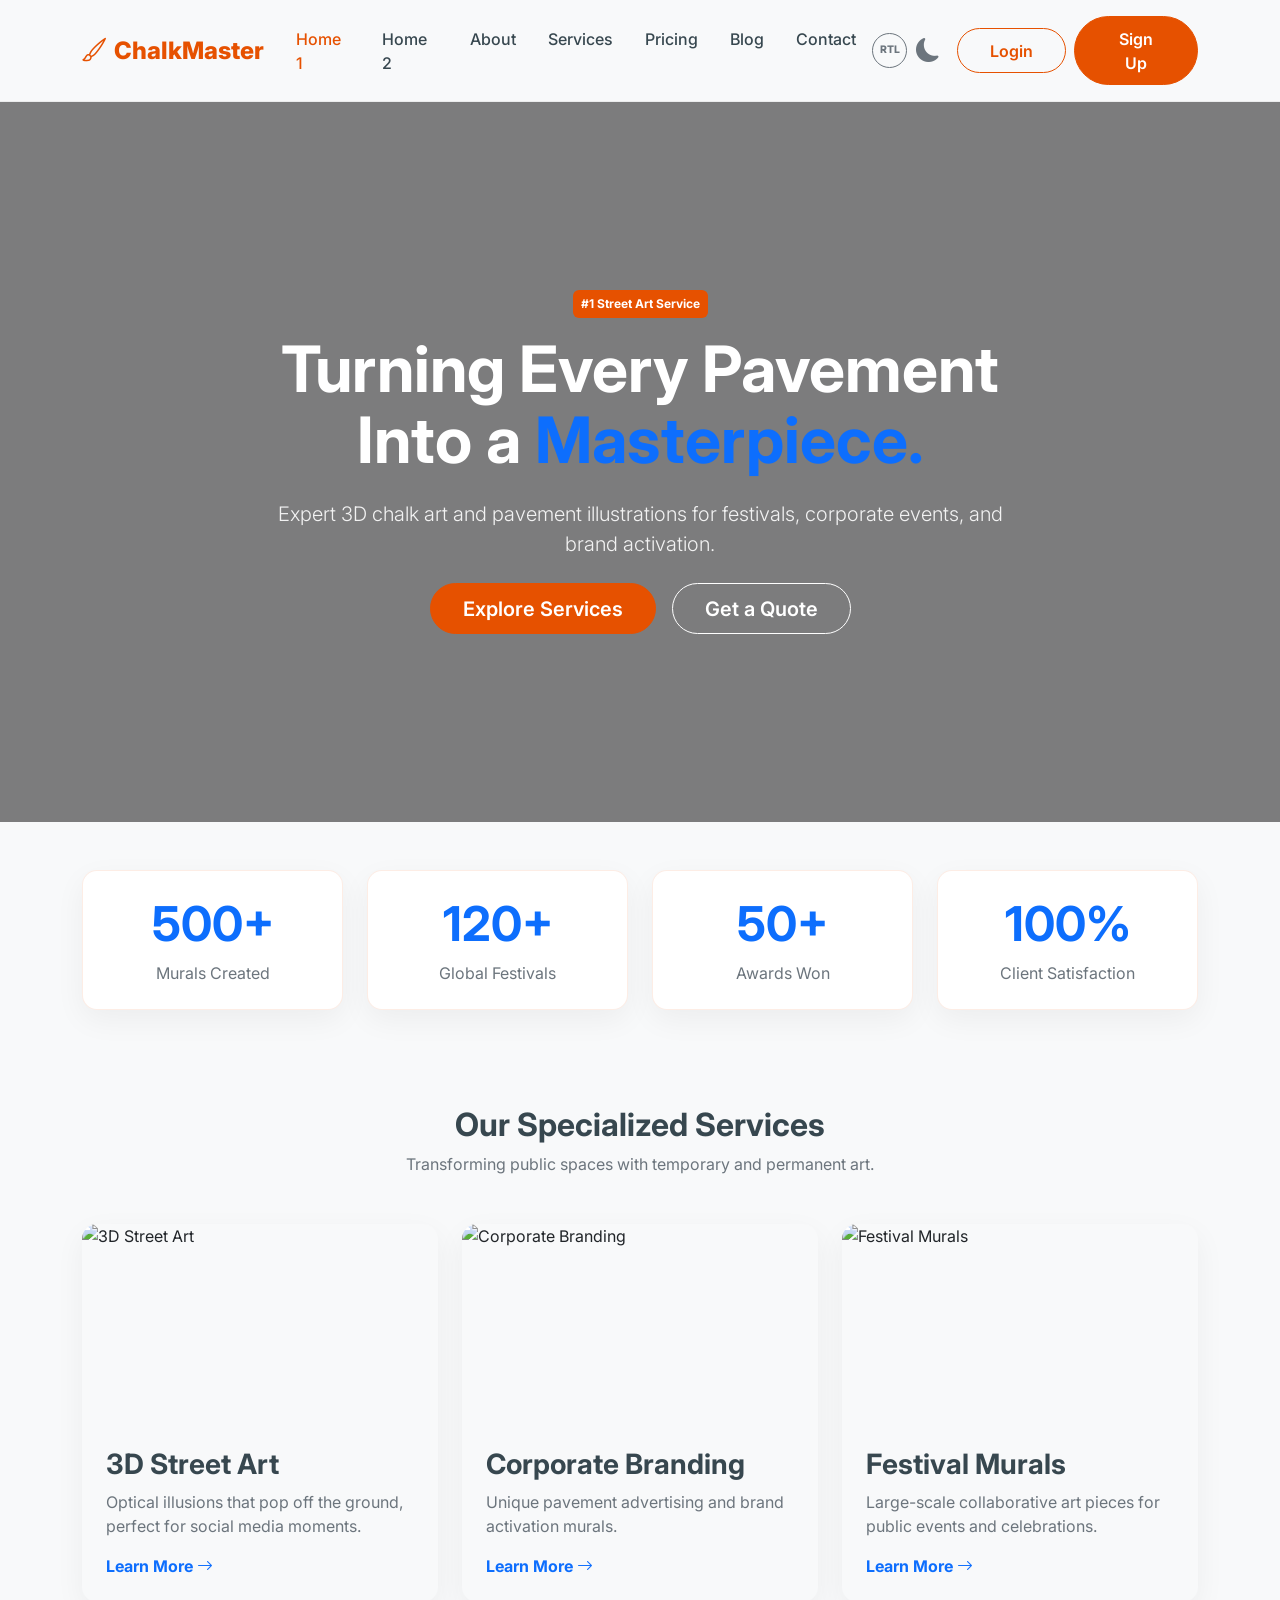
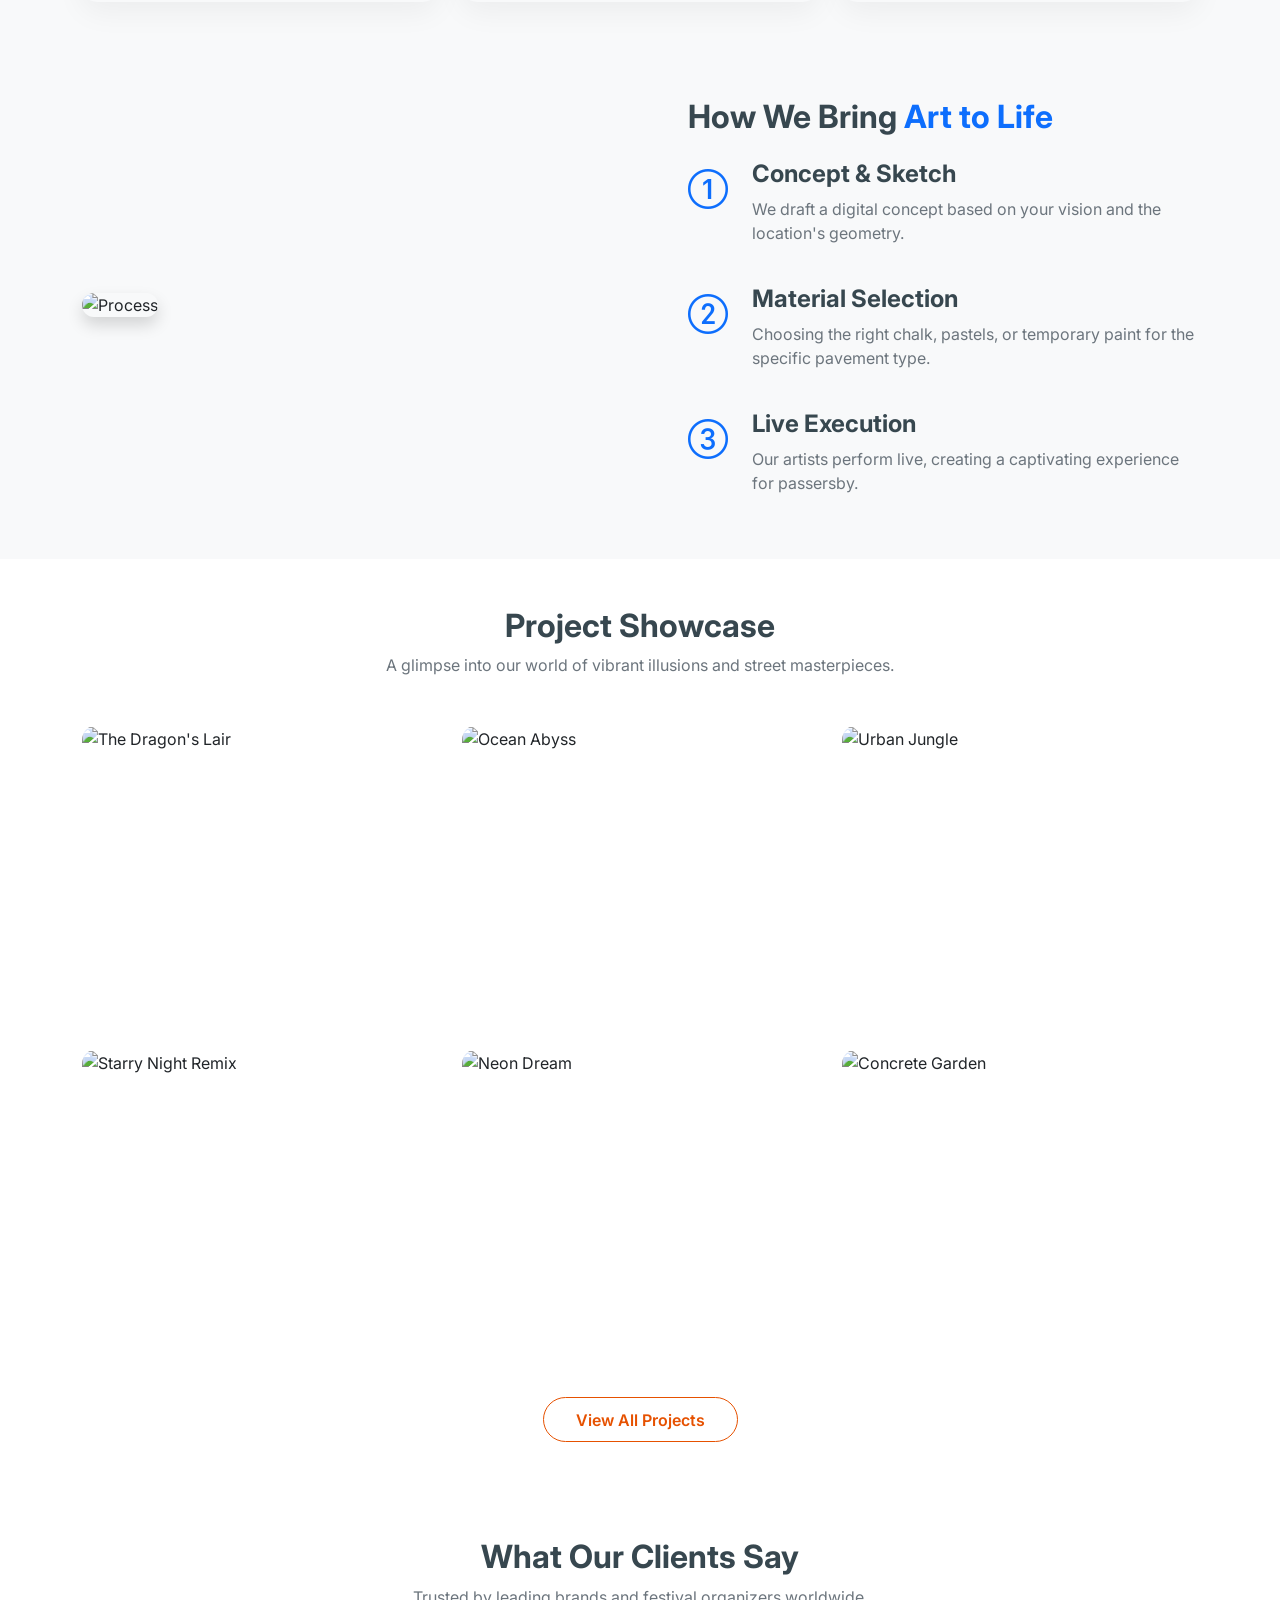
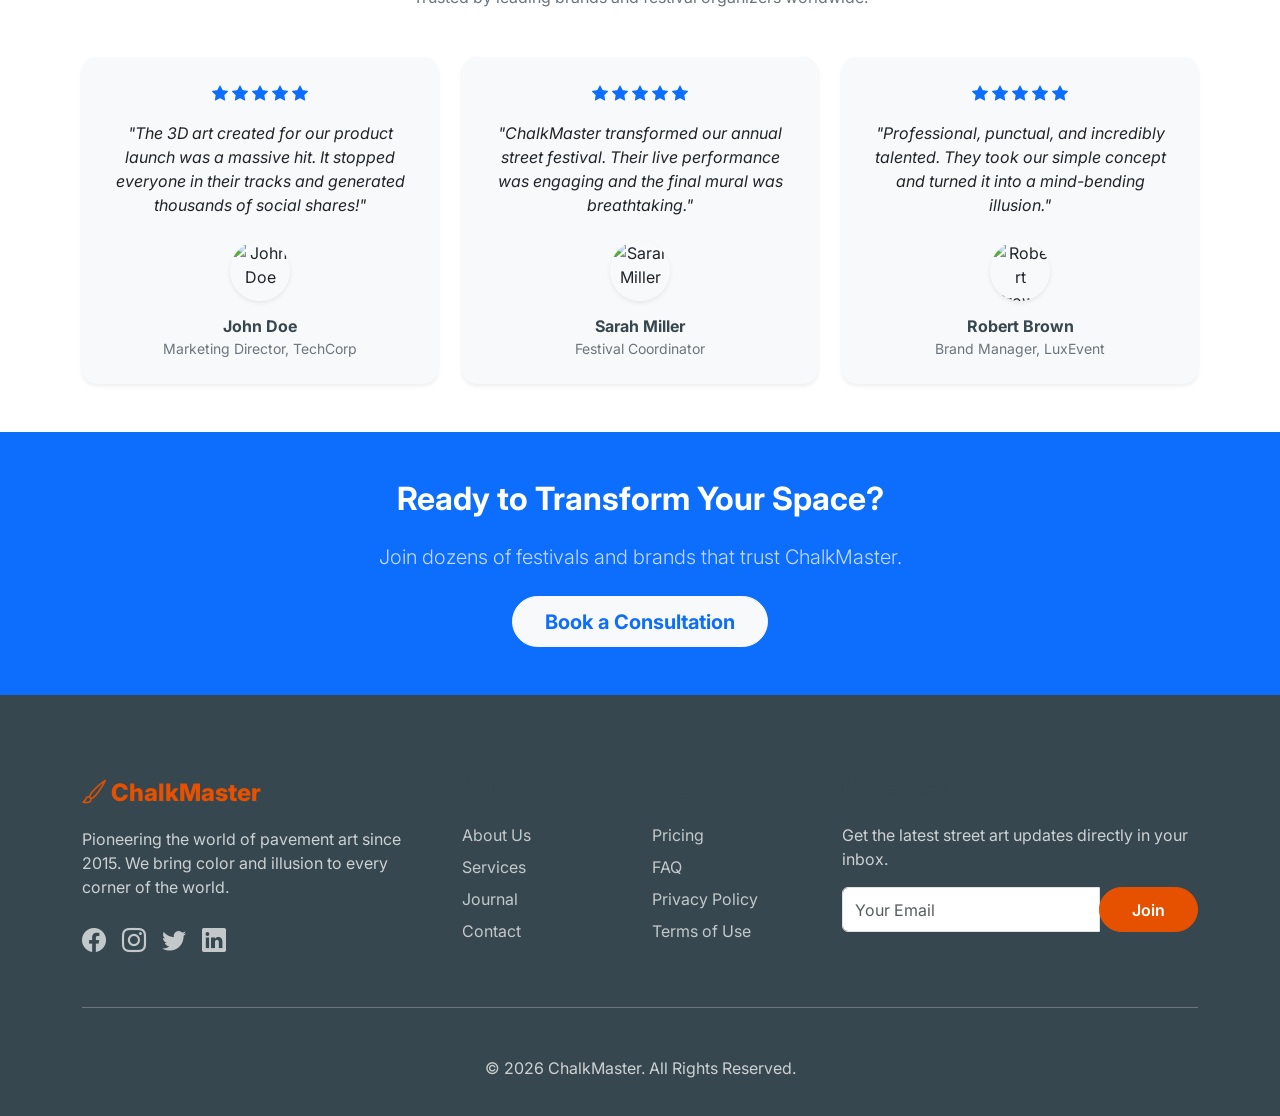
==== index.html @ 4bf0a14f "Initial commit of Chalk Art & Pavement Illustration Services website" ====
<!DOCTYPE html>
<html lang="en" dir="ltr">
<head>
    <meta charset="UTF-8">
    <meta name="viewport" content="width=device-width, initial-scale=1.0">
    <title>ChalkMaster | Professional Chalk Art & Pavement Illustration</title>
    <meta name="description" content="Professional 3D chalk art, pavement illustrations, and street murals for festivals, corporate events, and public spaces.">
    
    <!-- Bootstrap 5 CSS -->
    <link href="https://cdn.jsdelivr.net/npm/bootstrap@5.3.0/dist/css/bootstrap.min.css" rel="stylesheet">
    <!-- Bootstrap Icons -->
    <link rel="stylesheet" href="https://cdn.jsdelivr.net/npm/bootstrap-icons@1.11.0/font/bootstrap-icons.css">
    <!-- Google Fonts -->
    <link href="https://fonts.googleapis.com/css2?family=Inter:wght@400;500;700;800&display=swap" rel="stylesheet">
    <!-- Custom CSS -->
    <link rel="stylesheet" href="assets/css/style.css">
</head>
<body>

    <!-- Header -->
    <nav class="navbar navbar-expand-lg sticky-top">
        <div class="container">
            <a class="navbar-brand" href="index.html">
                <i class="bi bi-brush"></i> ChalkMaster
            </a>
            
            <div class="d-flex align-items-center order-lg-last gap-2">
                <button id="rtlToggle" class="btn btn-outline-secondary p-0 d-flex align-items-center justify-content-center" title="Toggle RTL" style="width: 35px; height: 35px; border-radius: 50%; font-weight: 800; font-size: 0.65rem; line-height: 1;">
                    RTL
                </button>
                <button id="themeToggle" class="btn btn-link text-secondary p-0 me-2 fs-4" title="Toggle Theme">
                    <i class="bi bi-moon-fill"></i>
                </button>
                <a href="login.html" class="btn btn-outline-primary d-none d-md-inline-block">Login</a>
                <a href="register.html" class="btn btn-primary d-none d-md-inline-block">Sign Up</a>
                <button class="navbar-toggler" type="button" data-bs-toggle="offcanvas" data-bs-target="#mobileMenu">
                    <span class="navbar-toggler-icon"></span>
                </button>
            </div>

            <div class="collapse navbar-collapse" id="navbarNav">
                <ul class="navbar-nav mx-auto">
                    <li class="nav-item"><a class="nav-link active" href="index.html">Home 1</a></li>
                    <li class="nav-item"><a class="nav-link" href="home-2.html">Home 2</a></li>
                    <li class="nav-item"><a class="nav-link" href="about.html">About</a></li>
                    <li class="nav-item"><a class="nav-link" href="services.html">Services</a></li>
                    <li class="nav-item"><a class="nav-link" href="pricing.html">Pricing</a></li>
                    <li class="nav-item"><a class="nav-link" href="blog.html">Blog</a></li>
                    <li class="nav-item"><a class="nav-link" href="contact.html">Contact</a></li>
                </ul>
            </div>
        </div>
    </nav>

    <!-- Mobile Menu Offcanvas -->
    <div class="offcanvas offcanvas-start" id="mobileMenu">
        <div class="offcanvas-header border-bottom">
            <a class="navbar-brand" href="index.html">
                <i class="bi bi-brush"></i> ChalkMaster
            </a>
            <button type="button" class="btn-close" data-bs-dismiss="offcanvas"></button>
        </div>
        <div class="offcanvas-body">
            <ul class="navbar-nav gap-2">
                <li class="nav-item"><a class="nav-link active" href="index.html">Home 1</a></li>
                <li class="nav-item"><a class="nav-link" href="home-2.html">Home 2</a></li>
                <li class="nav-item"><a class="nav-link" href="about.html">About</a></li>
                <li class="nav-item"><a class="nav-link" href="services.html">Services</a></li>
                <li class="nav-item"><a class="nav-link" href="pricing.html">Pricing</a></li>
                <li class="nav-item"><a class="nav-link" href="blog.html">Blog</a></li>
                <li class="nav-item"><a class="nav-link" href="contact.html">Contact</a></li>
                <li class="nav-item mt-3">
                    <a href="login.html" class="btn btn-outline-primary w-100 mb-2">Login</a>
                    <a href="register.html" class="btn btn-primary w-100">Sign Up</a>
                </li>
            </ul>
        </div>
    </div>

    <!-- Main Content -->
    <main>
        <!-- Hero Section -->
        <section class="hero-section">
            <div class="container">
                <div class="row justify-content-center text-center">
                    <div class="col-lg-8">
                        <span class="badge bg-primary-subtle text-primary mb-3 p-2">#1 Street Art Service</span>
                        <h1 class="hero-title">Turning Every Pavement Into a <span class="text-primary">Masterpiece.</span></h1>
                        <p class="lead mb-4 text-secondary">Expert 3D chalk art and pavement illustrations for festivals, corporate events, and brand activation.</p>
                        <div class="d-flex gap-3 justify-content-center">
                            <a href="services.html" class="btn btn-primary btn-lg">Explore Services</a>
                            <a href="contact.html" class="btn btn-outline-primary btn-lg">Get a Quote</a>
                        </div>
                    </div>
                </div>
            </div>
        </section>

        <!-- Stats Section -->
        <section class="py-5 bg-light">
            <div class="container">
                <div class="row text-center g-4">
                    <div class="col-md-3">
                        <div class="card stat-card h-100 p-4 border-1">
                            <h2 class="display-5 fw-bold text-primary">500+</h2>
                            <p class="text-secondary mb-0">Murals Created</p>
                        </div>
                    </div>
                    <div class="col-md-3">
                        <div class="card stat-card h-100 p-4 border-1">
                            <h2 class="display-5 fw-bold text-primary">120+</h2>
                            <p class="text-secondary mb-0">Global Festivals</p>
                        </div>
                    </div>
                    <div class="col-md-3">
                        <div class="card stat-card h-100 p-4 border-1">
                            <h2 class="display-5 fw-bold text-primary">50+</h2>
                            <p class="text-secondary mb-0">Awards Won</p>
                        </div>
                    </div>
                    <div class="col-md-3">
                        <div class="card stat-card h-100 p-4 border-1">
                            <h2 class="display-5 fw-bold text-primary">100%</h2>
                            <p class="text-secondary mb-0">Client Satisfaction</p>
                        </div>
                    </div>
                </div>
            </div>
        </section>

        <!-- Featured Services -->
        <section class="py-5">
            <div class="container">
                <div class="text-center mb-5">
                    <h2 class="section-title">Our Specialized Services</h2>
                    <p class="text-secondary">Transforming public spaces with temporary and permanent art.</p>
                </div>
                <div class="row g-4">
                    <!-- Service 1 -->
                    <div class="col-md-4">
                        <div class="card h-100 overflow-hidden">
                            <img src="https://images.unsplash.com/photo-1544531585-9847b68c8c86?auto=format&fit=crop&q=80&w=800" alt="3D Street Art" class="card-img-top service-img">
                            <div class="card-body p-4">
                                <h3>3D Street Art</h3>
                                <p class="text-secondary">Optical illusions that pop off the ground, perfect for social media moments.</p>
                                <a href="service-details.html" class="text-primary fw-bold text-decoration-none">Learn More <i class="bi bi-arrow-right"></i></a>
                            </div>
                        </div>
                    </div>
                    <!-- Service 2 -->
                    <div class="col-md-4">
                        <div class="card h-100 overflow-hidden">
                            <img src="https://images.unsplash.com/photo-1596464716127-f2a82984de30?auto=format&fit=crop&q=80&w=800" alt="Corporate Branding" class="card-img-top service-img">
                            <div class="card-body p-4">
                                <h3>Corporate Branding</h3>
                                <p class="text-secondary">Unique pavement advertising and brand activation murals.</p>
                                <a href="service-details.html" class="text-primary fw-bold text-decoration-none">Learn More <i class="bi bi-arrow-right"></i></a>
                            </div>
                        </div>
                    </div>
                    <!-- Service 3 -->
                    <div class="col-md-4">
                        <div class="card h-100 overflow-hidden">
                            <img src="https://images.unsplash.com/photo-1518770660439-4636190af475?auto=format&fit=crop&q=80&w=800" alt="Festival Murals" class="card-img-top service-img">
                            <div class="card-body p-4">
                                <h3>Festival Murals</h3>
                                <p class="text-secondary">Large-scale collaborative art pieces for public events and celebrations.</p>
                                <a href="service-details.html" class="text-primary fw-bold text-decoration-none">Learn More <i class="bi bi-arrow-right"></i></a>
                            </div>
                        </div>
                    </div>
                </div>
            </div>
        </section>

        <!-- Process Section -->
        <section class="py-5 bg-light">
            <div class="container">
                <div class="row align-items-center">
                    <div class="col-lg-6">
                        <img src="https://images.unsplash.com/photo-1544531585-9847b68c8c86?auto=format&fit=crop&q=80&w=1000" alt="Process" class="img-fluid rounded-4 shadow">
                    </div>
                    <div class="col-lg-6 mt-5 mt-lg-0 ps-lg-5">
                        <h2 class="mb-4">How We Bring <span class="text-primary">Art to Life</span></h2>
                        <div class="d-flex mb-4">
                            <div class="me-4 fs-1 text-primary"><i class="bi bi-1-circle"></i></div>
                            <div>
                                <h4>Concept & Sketch</h4>
                                <p class="text-secondary">We draft a digital concept based on your vision and the location's geometry.</p>
                            </div>
                        </div>
                        <div class="d-flex mb-4">
                            <div class="me-4 fs-1 text-primary"><i class="bi bi-2-circle"></i></div>
                            <div>
                                <h4>Material Selection</h4>
                                <p class="text-secondary">Choosing the right chalk, pastels, or temporary paint for the specific pavement type.</p>
                            </div>
                        </div>
                        <div class="d-flex">
                            <div class="me-4 fs-1 text-primary"><i class="bi bi-3-circle"></i></div>
                            <div>
                                <h4>Live Execution</h4>
                                <p class="text-secondary">Our artists perform live, creating a captivating experience for passersby.</p>
                            </div>
                        </div>
                    </div>
                </div>
            </div>
        </section>

        <!-- Project Showcase Section -->
        <section class="py-5 bg-white">
            <div class="container">
                <div class="text-center mb-5">
                    <h2 class="section-title">Project Showcase</h2>
                    <p class="text-secondary">A glimpse into our world of vibrant illusions and street masterpieces.</p>
                </div>
                <div class="row g-4">
                    <div class="col-md-4">
                        <div class="gallery-item">
                            <img src="https://images.unsplash.com/photo-1518770660439-4636190af475?auto=format&fit=crop&q=80&w=800" alt="The Dragon's Lair">
                            <div class="gallery-overlay">
                                <h4>The Dragon's Lair</h4>
                                <p>3D Illusion for City Festival</p>
                            </div>
                        </div>
                    </div>
                    <div class="col-md-4">
                        <div class="gallery-item">
                            <img src="https://images.unsplash.com/photo-1544531585-9847b68c8c86?auto=format&fit=crop&q=80&w=800" alt="Ocean Abyss">
                            <div class="gallery-overlay">
                                <h4>Ocean Abyss</h4>
                                <p>Corporate Event Branding</p>
                            </div>
                        </div>
                    </div>
                    <div class="col-md-4">
                        <div class="gallery-item">
                            <img src="https://images.unsplash.com/photo-1596464716127-f2a82984de30?auto=format&fit=crop&q=80&w=800" alt="Urban Jungle">
                            <div class="gallery-overlay">
                                <h4>Urban Jungle</h4>
                                <p>Public Art Installation</p>
                            </div>
                        </div>
                    </div>
                    <div class="col-md-4">
                        <div class="gallery-item">
                            <img src="https://images.unsplash.com/photo-1513364776144-60967b0f800f?auto=format&fit=crop&q=80&w=800" alt="Starry Night Remix">
                            <div class="gallery-overlay">
                                <h4>Starry Night Remix</h4>
                                <p>Street Art Competition</p>
                            </div>
                        </div>
                    </div>
                    <div class="col-md-4">
                        <div class="gallery-item">
                            <img src="https://images.unsplash.com/photo-1579783902614-a3fb3927b6a5?auto=format&fit=crop&q=80&w=800" alt="Neon Dream">
                            <div class="gallery-overlay">
                                <h4>Neon Dream</h4>
                                <p>Music Festival Mural</p>
                            </div>
                        </div>
                    </div>
                    <div class="col-md-4">
                        <div class="gallery-item">
                            <img src="https://images.unsplash.com/photo-1541963463532-d68292c34b19?auto=format&fit=crop&q=80&w=800" alt="Concrete Garden">
                            <div class="gallery-overlay">
                                <h4>Concrete Garden</h4>
                                <p>Community Space Beautification</p>
                            </div>
                        </div>
                    </div>
                </div>
                <div class="text-center mt-5">
                    <a href="services.html" class="btn btn-outline-primary">View All Projects</a>
                </div>
            </div>
        </section>

        <!-- Testimonials Section -->
        <section class="py-5 bg-white">
            <div class="container">
                <div class="text-center mb-5">
                    <h2 class="section-title">What Our Clients Say</h2>
                    <p class="text-secondary">Trusted by leading brands and festival organizers worldwide.</p>
                </div>
                <div class="row g-4">
                    <div class="col-md-4">
                        <div class="card p-4 h-100 bg-light border-0 shadow-sm text-center">
                            <div class="mb-3 text-primary">
                                <i class="bi bi-star-fill"></i>
                                <i class="bi bi-star-fill"></i>
                                <i class="bi bi-star-fill"></i>
                                <i class="bi bi-star-fill"></i>
                                <i class="bi bi-star-fill"></i>
                            </div>
                            <p class="fst-italic mb-4">"The 3D art created for our product launch was a massive hit. It stopped everyone in their tracks and generated thousands of social shares!"</p>
                            <div class="d-flex flex-column align-items-center">
                                <img src="https://images.unsplash.com/photo-1507003211169-0a1dd7228f2d?auto=format&fit=crop&q=80&w=150" alt="John Doe" class="rounded-circle mb-3 shadow-sm" style="width: 60px; height: 60px; object-fit: cover;">
                                <div>
                                    <h6 class="mb-0">John Doe</h6>
                                    <small class="text-secondary">Marketing Director, TechCorp</small>
                                </div>
                            </div>
                        </div>
                    </div>
                    <div class="col-md-4">
                        <div class="card p-4 h-100 bg-light border-0 shadow-sm text-center">
                            <div class="mb-3 text-primary">
                                <i class="bi bi-star-fill"></i>
                                <i class="bi bi-star-fill"></i>
                                <i class="bi bi-star-fill"></i>
                                <i class="bi bi-star-fill"></i>
                                <i class="bi bi-star-fill"></i>
                            </div>
                            <p class="fst-italic mb-4">"ChalkMaster transformed our annual street festival. Their live performance was engaging and the final mural was breathtaking."</p>
                            <div class="d-flex flex-column align-items-center">
                                <img src="https://images.unsplash.com/photo-1494790108377-be9c29b29330?auto=format&fit=crop&q=80&w=150" alt="Sarah Miller" class="rounded-circle mb-3 shadow-sm" style="width: 60px; height: 60px; object-fit: cover;">
                                <div>
                                    <h6 class="mb-0">Sarah Miller</h6>
                                    <small class="text-secondary">Festival Coordinator</small>
                                </div>
                            </div>
                        </div>
                    </div>
                    <div class="col-md-4">
                        <div class="card p-4 h-100 bg-light border-0 shadow-sm text-center">
                            <div class="mb-3 text-primary">
                                <i class="bi bi-star-fill"></i>
                                <i class="bi bi-star-fill"></i>
                                <i class="bi bi-star-fill"></i>
                                <i class="bi bi-star-fill"></i>
                                <i class="bi bi-star-fill"></i>
                            </div>
                            <p class="fst-italic mb-4">"Professional, punctual, and incredibly talented. They took our simple concept and turned it into a mind-bending illusion."</p>
                            <div class="d-flex flex-column align-items-center">
                                <img src="https://images.unsplash.com/photo-1500648767791-00dcc994a43e?auto=format&fit=crop&q=80&w=150" alt="Robert Brown" class="rounded-circle mb-3 shadow-sm" style="width: 60px; height: 60px; object-fit: cover;">
                                <div>
                                    <h6 class="mb-0">Robert Brown</h6>
                                    <small class="text-secondary">Brand Manager, LuxEvent</small>
                                </div>
                            </div>
                        </div>
                    </div>
                </div>
            </div>
        </section>

        <!-- Call to Action -->
        <section class="py-5 bg-primary text-white text-center">
            <div class="container">
                <h2 class="mb-4">Ready to Transform Your Space?</h2>
                <p class="lead mb-4 opacity-75">Join dozens of festivals and brands that trust ChalkMaster.</p>
                <a href="contact.html" class="btn btn-light btn-lg text-primary fw-bold">Book a Consultation</a>
            </div>
        </section>
    </main>

    <!-- Footer -->
    <footer>
        <div class="container">
            <div class="row g-4">
                <div class="col-lg-4">
                    <a class="footer-logo mb-3 d-inline-block" href="index.html">
                        <i class="bi bi-brush"></i> ChalkMaster
                    </a>
                    <p class="opacity-75">Pioneering the world of pavement art since 2015. We bring color and illusion to every corner of the world.</p>
                    <div class="d-flex gap-3 mt-4">
                        <a href="#"><i class="bi bi-facebook fs-4"></i></a>
                        <a href="#"><i class="bi bi-instagram fs-4"></i></a>
                        <a href="#"><i class="bi bi-twitter fs-4"></i></a>
                        <a href="#"><i class="bi bi-linkedin fs-4"></i></a>
                    </div>
                </div>
                <div class="col-6 col-lg-2">
                    <h5 class="mb-4">Company</h5>
                    <ul class="list-unstyled d-grid gap-2">
                        <li><a href="about.html">About Us</a></li>
                        <li><a href="services.html">Services</a></li>
                        <li><a href="blog.html">Journal</a></li>
                        <li><a href="contact.html">Contact</a></li>
                    </ul>
                </div>
                <div class="col-6 col-lg-2">
                    <h5 class="mb-4">Support</h5>
                    <ul class="list-unstyled d-grid gap-2">
                        <li><a href="pricing.html">Pricing</a></li>
                        <li><a href="faq.html">FAQ</a></li>
                        <li><a href="#">Privacy Policy</a></li>
                        <li><a href="#">Terms of Use</a></li>
                    </ul>
                </div>
                <div class="col-lg-4">
                    <h5 class="mb-4">Newsletter</h5>
                    <p class="opacity-75 mb-3">Get the latest street art updates directly in your inbox.</p>
                    <form class="newsletter-form">
                        <div class="input-group">
                            <input type="email" class="form-control" placeholder="Your Email">
                            <button class="btn btn-primary" type="button">Join</button>
                        </div>
                    </form>
                </div>
            </div>
            <hr class="my-5 opacity-25">
            <div class="text-center opacity-75">
                <p>&copy; 2026 ChalkMaster. All Rights Reserved.</p>
            </div>
        </div>
    </footer>

    <!-- Back to Top -->
    <a href="#" id="backToTop"><i class="bi bi-arrow-up"></i></a>

    <!-- Scripts -->
    <script src="https://cdn.jsdelivr.net/npm/bootstrap@5.3.0/dist/js/bootstrap.bundle.min.js"></script>
    <script src="assets/js/main.js"></script>
</body>
</html>
---- assets/css/style.css ----
/* 
    Chalk Art & Pavement Illustration Services
    Author: Antigravity
    Colors:
    - Primary: #e65100 (Chalk Orange)
    - Secondary: #37474f (Pavement Grey)
    - Tertiary: #f8f9fa (Light Background)
*/

:root {
    --primary-color: #e65100;
    --secondary-color: #37474f;
    --tertiary-color: #f8f9fa;
    --text-dark: #212529;
    --text-light: #f8f9fa;
    --transition: all 0.3s ease;
}

[data-bs-theme="dark"] {
    --tertiary-color: #1a1d20;
    --text-dark: #f8f9fa;
    --text-light: #212529;
}

body {
    font-family: 'Inter', sans-serif;
    color: var(--text-dark);
    background-color: var(--tertiary-color);
    overflow-x: hidden;
}

/* Typography */
h1, h2, h3, h4, h5, h6 {
    font-weight: 700;
    color: var(--secondary-color);
}

[data-bs-theme="dark"] h1, 
[data-bs-theme="dark"] h2, 
[data-bs-theme="dark"] h3, 
[data-bs-theme="dark"] h4, 
[data-bs-theme="dark"] h5, 
[data-bs-theme="dark"] h6 {
    color: var(--primary-color);
}

.bg-primary h1, .bg-primary h2, .bg-primary h3, .bg-primary h4, .bg-primary h5, .bg-primary h6 {
    color: white !important;
}

/* Navbar */
.navbar {
    padding: 1rem 0;
    transition: var(--transition);
    background: var(--tertiary-color);
    border-bottom: 1px solid rgba(0,0,0,0.05);
}

.navbar-brand {
    font-weight: 800;
    font-size: 1.5rem;
    color: var(--primary-color) !important;
    display: flex;
    align-items: center;
    gap: 0.5rem;
}

.nav-link {
    font-weight: 500;
    color: var(--secondary-color) !important;
    margin: 0 0.5rem;
}

.nav-link:hover, .nav-link.active {
    color: var(--primary-color) !important;
}

/* Buttons */
.btn {
    border-radius: 50px !important;
    padding: 0.6rem 2rem;
    font-weight: 600;
    transition: var(--transition);
}

.btn-primary {
    background-color: var(--primary-color);
    border-color: var(--primary-color);
}

.btn-primary:hover {
    background-color: var(--secondary-color);
    border-color: var(--secondary-color);
    transform: translateY(-2px);
    color: white !important;
}

.btn-outline-primary {
    color: var(--primary-color);
    border-color: var(--primary-color);
}

.btn-outline-light {
    border-width: 2px;
}

.btn-outline-primary:hover {
    background-color: var(--primary-color);
    border-color: var(--primary-color);
}

/* Hero Section */
.hero-section {
    padding: 160px 0;
    background: linear-gradient(rgba(0, 0, 0, 0.5), rgba(0, 0, 0, 0.5)), url('https://images.unsplash.com/photo-1518770660439-4636190af475?auto=format&fit=crop&q=80&w=1600');
    background-size: cover;
    background-position: center;
    background-attachment: fixed;
    position: relative;
    display: flex;
    align-items: center;
    min-height: 80vh;
    color: white;
}

[data-bs-theme="dark"] .hero-section {
    background: linear-gradient(rgba(0, 0, 0, 0.7), rgba(0, 0, 0, 0.7)), url('https://images.unsplash.com/photo-1518770660439-4636190af475?auto=format&fit=crop&q=80&w=1600');
}

.hero-section .hero-title {
    color: white;
}

.hero-section .lead {
    color: rgba(255, 255, 255, 0.9) !important;
}

.hero-section .badge {
    background-color: var(--primary-color) !important;
    color: white !important;
}

.hero-section .btn-outline-primary {
    color: white;
    border-color: white;
}

.hero-section .btn-outline-primary:hover {
    background-color: white;
    color: var(--primary-color);
}

.hero-title {
    font-size: 4rem;
    margin-bottom: 1.5rem;
    line-height: 1.1;
}

@media (max-width: 768px) {
    .hero-title {
        font-size: 2.5rem;
    }
}

/* Cards */
.card {
    border: none;
    border-radius: 15px;
    box-shadow: 0 10px 30px rgba(0,0,0,0.05);
    transition: var(--transition);
    overflow: hidden;
    background: var(--tertiary-color);
}

.card:hover {
    transform: translateY(-10px);
    box-shadow: 0 15px 40px rgba(0,0,0,0.1);
}

.service-icon {
    font-size: 2.5rem;
    color: var(--primary-color);
    margin-bottom: 1.5rem;
}

.service-img {
    height: 200px;
    object-fit: cover;
    transition: var(--transition);
}

.card:hover .service-img {
    transform: scale(1.1);
}

/* Stat Cards */
.stat-card {
    border: 1px solid rgba(230, 81, 0, 0.1) !important;
    background: white !important;
    transition: var(--transition);
}

[data-bs-theme="dark"] .stat-card {
    background: #1a1d20 !important;
    border-color: rgba(230, 81, 0, 0.2) !important;
}

.stat-card:hover {
    border-color: var(--primary-color) !important;
    transform: translateY(-5px);
    box-shadow: 0 10px 25px rgba(230, 81, 0, 0.15);
}

[data-bs-theme="dark"] .bg-light {
    background-color: #121416 !important;
}

[data-bs-theme="dark"] .card.bg-light {
    background-color: #212529 !important;
    border: 1px solid rgba(255,255,255,0.1) !important;
}

/* Footer */
footer {
    background-color: var(--secondary-color);
    color: white;
    padding: 80px 0 20px;
}

footer a {
    color: rgba(255,255,255,0.7);
    text-decoration: none;
    transition: var(--transition);
}

footer a:hover {
    color: var(--primary-color);
}

.footer-logo {
    font-size: 1.5rem;
    font-weight: 800;
    color: var(--primary-color) !important;
}

/* Back to Top */
#backToTop {
    position: fixed;
    bottom: 30px;
    right: 30px;
    width: 50px;
    height: 50px;
    background: var(--primary-color);
    color: white;
    border-radius: 50%;
    display: flex;
    align-items: center;
    justify-content: center;
    text-decoration: none;
    opacity: 0;
    transition: var(--transition);
    z-index: 1000;
}

#backToTop.show {
    opacity: 1;
}

/* Dashboard Sidebar */
.sidebar {
    height: 100vh;
    background: var(--secondary-color);
    color: white;
    position: fixed;
    width: 250px;
    transition: var(--transition);
}

.sidebar .nav-link {
    color: rgba(255,255,255,0.7) !important;
    padding: 1rem 1.5rem;
}

.sidebar .nav-link:hover, .sidebar .nav-link.active {
    background: rgba(255,255,255,0.1);
    color: var(--primary-color) !important;
}

.main-content {
    margin-left: 250px;
    padding: 2rem;
}

@media (max-width: 992px) {
    .sidebar {
        margin-left: -250px;
    }
    .sidebar.show {
        margin-left: 0;
    }
    .main-content {
        margin-left: 0;
    }
}

/* RTL Support */
[dir="rtl"] {
    text-align: right;
}

[dir="rtl"] .ms-auto {
    margin-right: auto !important;
    margin-left: 0 !important;
}

[dir="rtl"] .me-auto {
    margin-left: auto !important;
    margin-right: 0 !important;
}

[dir="rtl"] .me-2 {
    margin-left: 0.5rem !important;
    margin-right: 0 !important;
}

[dir="rtl"] .ms-2 {
    margin-right: 0.5rem !important;
    margin-left: 0 !important;
}

[dir="rtl"] .bi-arrow-right::before {
    content: "\f12f"; /* bi-arrow-left */
}

[dir="rtl"] .navbar-brand i {
    margin-left: 0.5rem;
    margin-right: 0;
}

[dir="rtl"] .service-icon {
    margin-left: 0;
}

[dir="rtl"] .footer-logo i {
    margin-left: 0.5rem;
    margin-right: 0;
}

/* Gallery Section */
.gallery-item {
    position: relative;
    overflow: hidden;
    border-radius: 15px;
    height: 300px;
    cursor: pointer;
}

.gallery-item img {
    width: 100%;
    height: 100%;
    object-fit: cover;
    transition: transform 0.5s ease;
}

.gallery-overlay {
    position: absolute;
    top: 0;
    left: 0;
    width: 100%;
    height: 100%;
    background: rgba(230, 81, 0, 0.85); /* Primary color with transparency */
    display: flex;
    flex-direction: column;
    justify-content: center;
    align-items: center;
    color: white;
    opacity: 0;
    transition: opacity 0.3s ease;
    padding: 20px;
    text-align: center;
}

.gallery-item:hover img {
    transform: scale(1.1);
}

.gallery-item:hover .gallery-overlay {
    opacity: 1;
}

.gallery-overlay h4 {
    color: white !important;
    margin-bottom: 5px;
    transform: translateY(20px);
    transition: transform 0.3s ease;
}

.gallery-overlay p {
    font-size: 0.9rem;
    transform: translateY(20px);
    transition: transform 0.3s ease 0.1s;
}

.gallery-item:hover .gallery-overlay h4,
.gallery-item:hover .gallery-overlay p {
    transform: translateY(0);
}

/* Timeline */
.timeline {
    position: relative;
    max-width: 800px;
    margin: 0 auto;
}

.timeline::after {
    content: '';
    position: absolute;
    width: 4px;
    background-color: var(--primary-color);
    top: 0;
    bottom: 0;
    left: 50%;
    margin-left: -2px;
}

.timeline-item {
    padding: 10px 40px;
    position: relative;
    background-color: inherit;
    width: 50%;
}

.timeline-item::after {
    content: '';
    position: absolute;
    width: 20px;
    height: 20px;
    right: -10px;
    background-color: var(--tertiary-color);
    border: 4px solid var(--primary-color);
    top: 15px;
    border-radius: 50%;
    z-index: 1;
}

.left {
    left: 0;
}

.right {
    left: 50%;
}

.right::after {
    left: -10px;
}

.timeline-content {
    padding: 20px 30px;
    background-color: white;
    position: relative;
    border-radius: 15px;
    box-shadow: 0 5px 15px rgba(0,0,0,0.05);
}

[data-bs-theme="dark"] .timeline-content {
    background-color: #212529;
}

@media screen and (max-width: 600px) {
    .timeline::after {
        left: 31px;
    }
    .timeline-item {
        width: 100%;
        padding-left: 70px;
        padding-right: 25px;
    }
    .timeline-item::after {
        left: 21px;
    }
    .right {
        left: 0;
    }
}

/* Value Cards */
.value-card {
    text-align: center;
    padding: 3rem 2rem;
    background: white;
    border-radius: 20px;
    transition: var(--transition);
    border: 1px solid rgba(0,0,0,0.05);
}

[data-bs-theme="dark"] .value-card {
    background: #1a1d20;
    border-color: rgba(255,255,255,0.05);
}

.value-card:hover {
    background: var(--primary-color);
    transform: translateY(-10px);
}

.value-card:hover i, 
.value-card:hover h4, 
.value-card:hover p {
    color: white !important;
}

.value-img {
    width: 100px;
    height: 100px;
    object-fit: cover;
    border-radius: 50%;
    border: 4px solid var(--primary-color);
    transition: var(--transition);
}

.value-card:hover .value-img {
    border-color: white;
    transform: scale(1.1);
}

.value-card i {
    font-size: 3rem;
    color: var(--primary-color);
    margin-bottom: 1.5rem;
    display: block;
}

/* Team Card Design */
.team-card {
    background: white;
    border-radius: 20px;
    box-shadow: 0 10px 30px rgba(0,0,0,0.05);
    transition: var(--transition);
    overflow: hidden;
    border: 1px solid rgba(0,0,0,0.05);
}

[data-bs-theme="dark"] .team-card {
    background: #1a1d20;
    border-color: rgba(255,255,255,0.05);
}

.team-card:hover {
    transform: translateY(-10px);
    box-shadow: 0 20px 40px rgba(0,0,0,0.1);
    border-color: var(--primary-color);
}

.team-img-wrapper {
    position: relative;
    width: 180px;
    height: 180px;
    margin: 0 auto;
    border-radius: 50%;
    padding: 10px;
    border: 2px dashed var(--primary-color);
    transition: var(--transition);
}

.team-img {
    width: 100%;
    height: 100%;
    object-fit: cover;
    border-radius: 50%;
    transition: var(--transition);
}

.team-social {
    display: flex;
    justify-content: center;
    gap: 12px;
    margin-top: 15px;
}

.team-social a {
    width: 32px;
    height: 32px;
    background: var(--tertiary-color);
    color: var(--primary-color) !important;
    border: 1px solid rgba(230, 81, 0, 0.2);
    border-radius: 50%;
    display: flex;
    align-items: center;
    justify-content: center;
    text-decoration: none;
    font-size: 0.9rem;
    transition: var(--transition);
}

.team-social a:hover {
    background: var(--primary-color);
    color: white !important;
    transform: translateY(-3px);
}

.team-card:hover .team-img-wrapper {
    border-style: solid;
    transform: translateY(-5px);
}

.team-card:hover .team-img {
    filter: none; /* Removed dimming */
}

.team-card h4 {
    margin-bottom: 5px;
    transition: var(--transition);
}

.team-card:hover h4 {
    color: var(--primary-color);
}

/* Service Packages */
.package-card {
    border: 1px solid rgba(0,0,0,0.05);
    border-radius: 20px;
    padding: 3rem 2rem;
    background: white;
    transition: var(--transition);
    position: relative;
    overflow: hidden;
}

[data-bs-theme="dark"] .package-card {
    background: #1a1d20;
    border-color: rgba(255,255,255,0.05);
}

.package-card.featured {
    border: 2px solid var(--primary-color);
    transform: scale(1.05);
    z-index: 1;
}

.package-card.featured::before {
    content: 'Popular';
    position: absolute;
    top: 20px;
    right: -30px;
    background: var(--primary-color);
    color: white;
    padding: 5px 40px;
    transform: rotate(45deg);
    font-size: 0.8rem;
    font-weight: 700;
}

.package-card h2 {
    font-size: 3rem;
    margin: 1.5rem 0;
}

.package-card ul {
    padding: 0;
    list-style: none;
    margin: 2rem 0;
}

.package-card ul li {
    margin-bottom: 1rem;
    color: var(--secondary-color);
    display: flex;
    align-items: center;
    gap: 10px;
}

[data-bs-theme="dark"] .package-card ul li {
    color: rgba(255,255,255,0.7);
}

.package-card ul li i {
    color: var(--primary-color);
}

/* FAQ Accordion */
.accordion-item {
    border: none;
    margin-bottom: 1rem;
    border-radius: 15px !important;
    overflow: hidden;
    box-shadow: 0 5px 15px rgba(0,0,0,0.02);
}

.accordion-button {
    padding: 1.5rem;
    font-weight: 600;
    background: white;
    color: var(--secondary-color);
}

[data-bs-theme="dark"] .accordion-button {
    background: #1a1d20;
    color: white;
}

.accordion-button:not(.collapsed) {
    background: var(--primary-color);
    color: white;
}

.accordion-button:focus {
    box-shadow: none;
}

/* Booking Steps */
.step-item {
    position: relative;
    text-align: center;
    padding: 2rem;
}

.step-number {
    width: 60px;
    height: 60px;
    background: var(--primary-color);
    color: white;
    border-radius: 50%;
    display: flex;
    align-items: center;
    justify-content: center;
    font-size: 1.5rem;
    font-weight: 800;
    margin: 0 auto 1.5rem;
    position: relative;
    z-index: 2;
    box-shadow: 0 5px 15px rgba(230, 81, 0, 0.3);
}

.step-item::after {
    content: '';
    position: absolute;
    top: 50px;
    left: 50%;
    width: 100%;
    height: 2px;
    background: rgba(230, 81, 0, 0.1);
    z-index: 1;
}

.step-item:last-child::after {
    display: none;
}

/* Add-on Cards */
.addon-card {
    background: white;
    padding: 1.5rem;
    border-radius: 15px;
    border: 1px solid rgba(0,0,0,0.05);
    transition: var(--transition);
}

[data-bs-theme="dark"] .addon-card {
    background: #1a1d20;
    border-color: rgba(255,255,255,0.05);
}

.addon-card:hover {
    border-color: var(--primary-color);
    transform: translateY(-5px);
}

.addon-icon {
    font-size: 1.5rem;
    color: var(--primary-color);
    margin-bottom: 10px;
}

/* Featured Blog Post */
.blog-featured-card {
    background: white;
    border-radius: 25px;
    overflow: hidden;
    box-shadow: 0 15px 40px rgba(0,0,0,0.05);
    display: flex;
    flex-direction: column;
    transition: var(--transition);
}

[data-bs-theme="dark"] .blog-featured-card {
    background: #1a1d20;
}

@media (min-width: 992px) {
    .blog-featured-card {
        flex-direction: row;
    }
    .blog-featured-img {
        width: 50%;
    }
    .blog-featured-content {
        width: 50%;
        padding: 4rem !important;
    }
}

.blog-featured-img img {
    width: 100%;
    height: 100%;
    object-fit: cover;
}

/* Visual Journal Grid */
.journal-grid {
    display: grid;
    grid-template-columns: repeat(2, 1fr);
    gap: 15px;
}

@media (min-width: 768px) {
    .journal-grid {
        grid-template-columns: repeat(4, 1fr);
    }
}

.journal-item {
    aspect-ratio: 1;
    overflow: hidden;
    border-radius: 15px;
    position: relative;
}

.journal-item img {
    width: 100%;
    height: 100%;
    object-fit: cover;
    transition: var(--transition);
}

.journal-item:hover img {
    transform: scale(1.1);
}

.journal-overlay {
    position: absolute;
    top: 0;
    left: 0;
    width: 100%;
    height: 100%;
    background: rgba(230, 81, 0, 0.6);
    display: flex;
    align-items: center;
    justify-content: center;
    color: white;
    opacity: 0;
    transition: var(--transition);
}

.journal-item:hover .journal-overlay {
    opacity: 1;
}

/* Contact Checklist */
.checklist-card {
    background: var(--tertiary-color);
    border-radius: 20px;
    padding: 2.5rem;
    border: 1px dashed rgba(230, 81, 0, 0.3);
}

.checklist-item {
    display: flex;
    gap: 15px;
    margin-bottom: 1.5rem;
}

.checklist-icon {
    width: 24px;
    height: 24px;
    background: var(--primary-color);
    color: white;
    border-radius: 50%;
    display: flex;
    align-items: center;
    justify-content: center;
    font-size: 0.8rem;
    flex-shrink: 0;
    margin-top: 3px;
}

/* Password Toggle */
.password-field {
    position: relative;
}

.password-toggle {
    position: absolute;
    right: 15px;
    top: 50%;
    transform: translateY(-50%);
    cursor: pointer;
    color: var(--secondary-color);
    z-index: 10;
    transition: var(--transition);
    padding: 5px;
}

.password-toggle:hover {
    color: var(--primary-color);
}

[dir="rtl"] .password-toggle {
    right: auto;
    left: 15px;
}
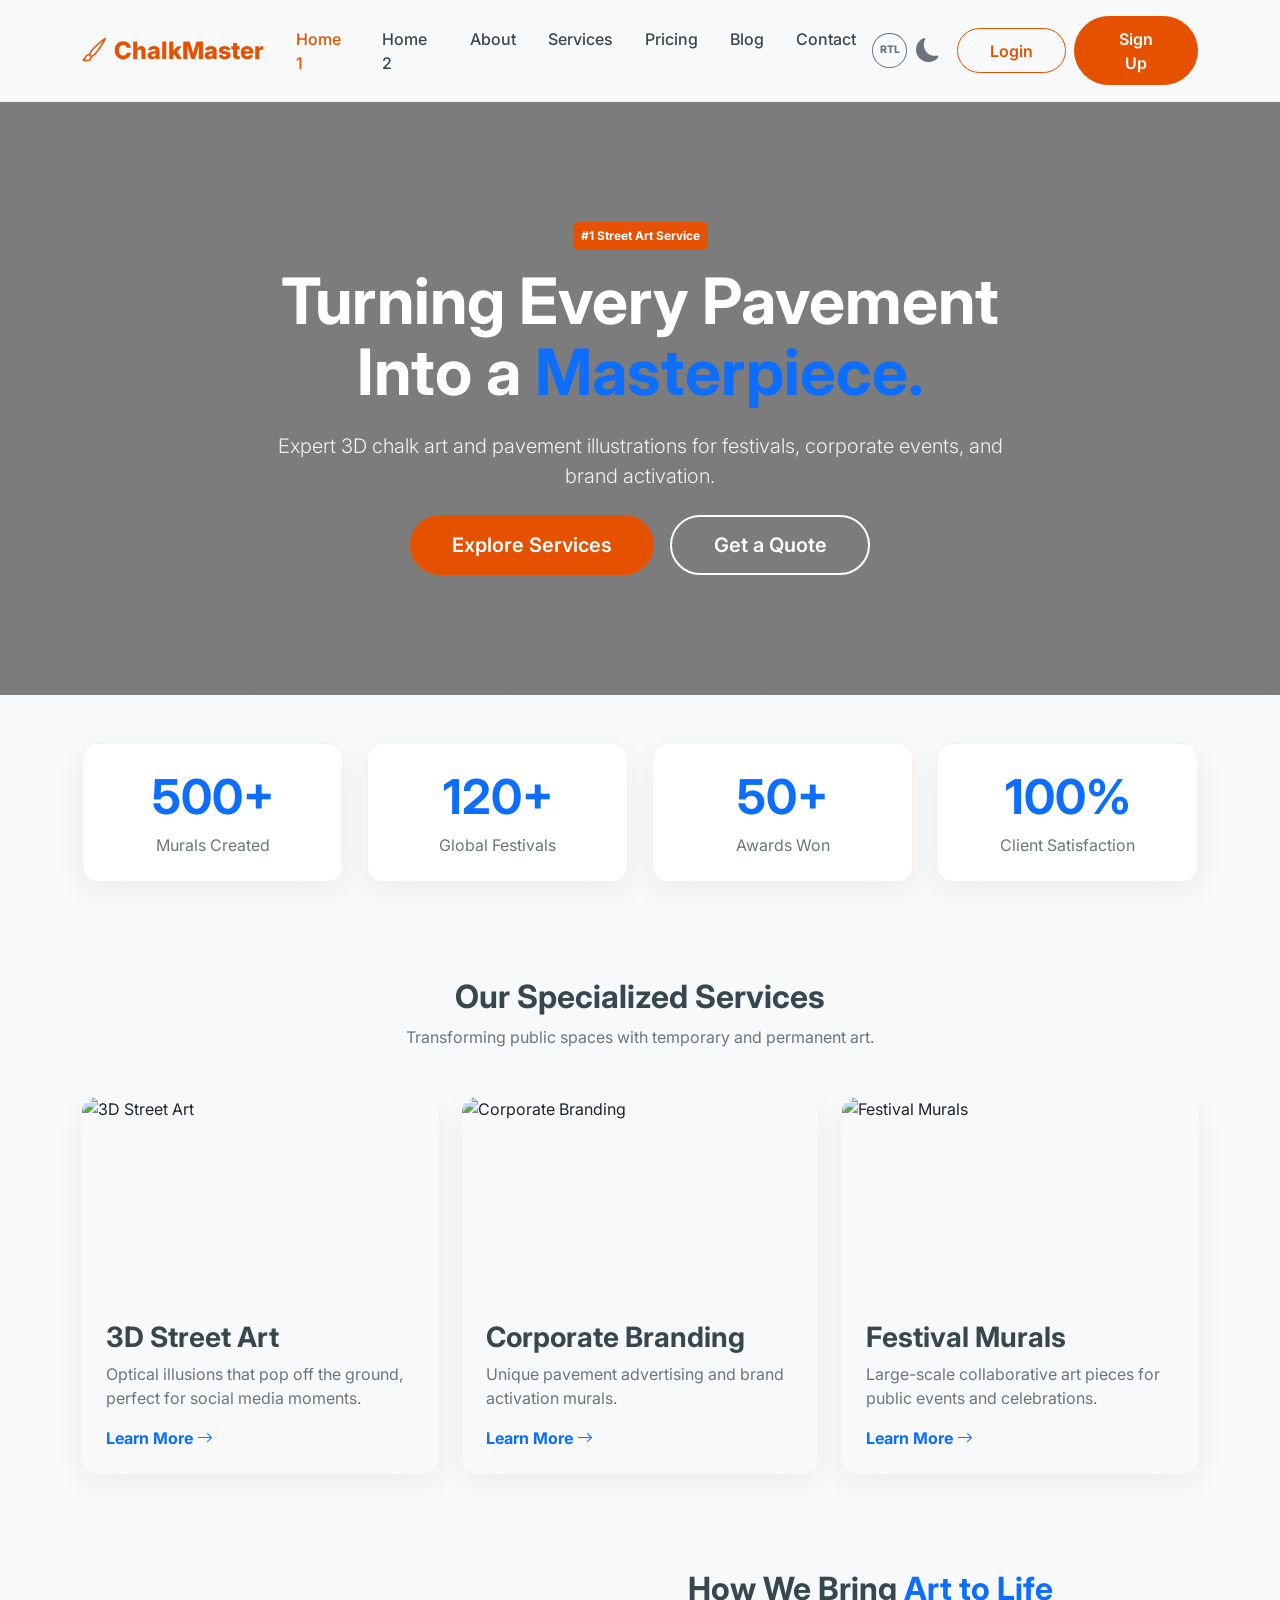
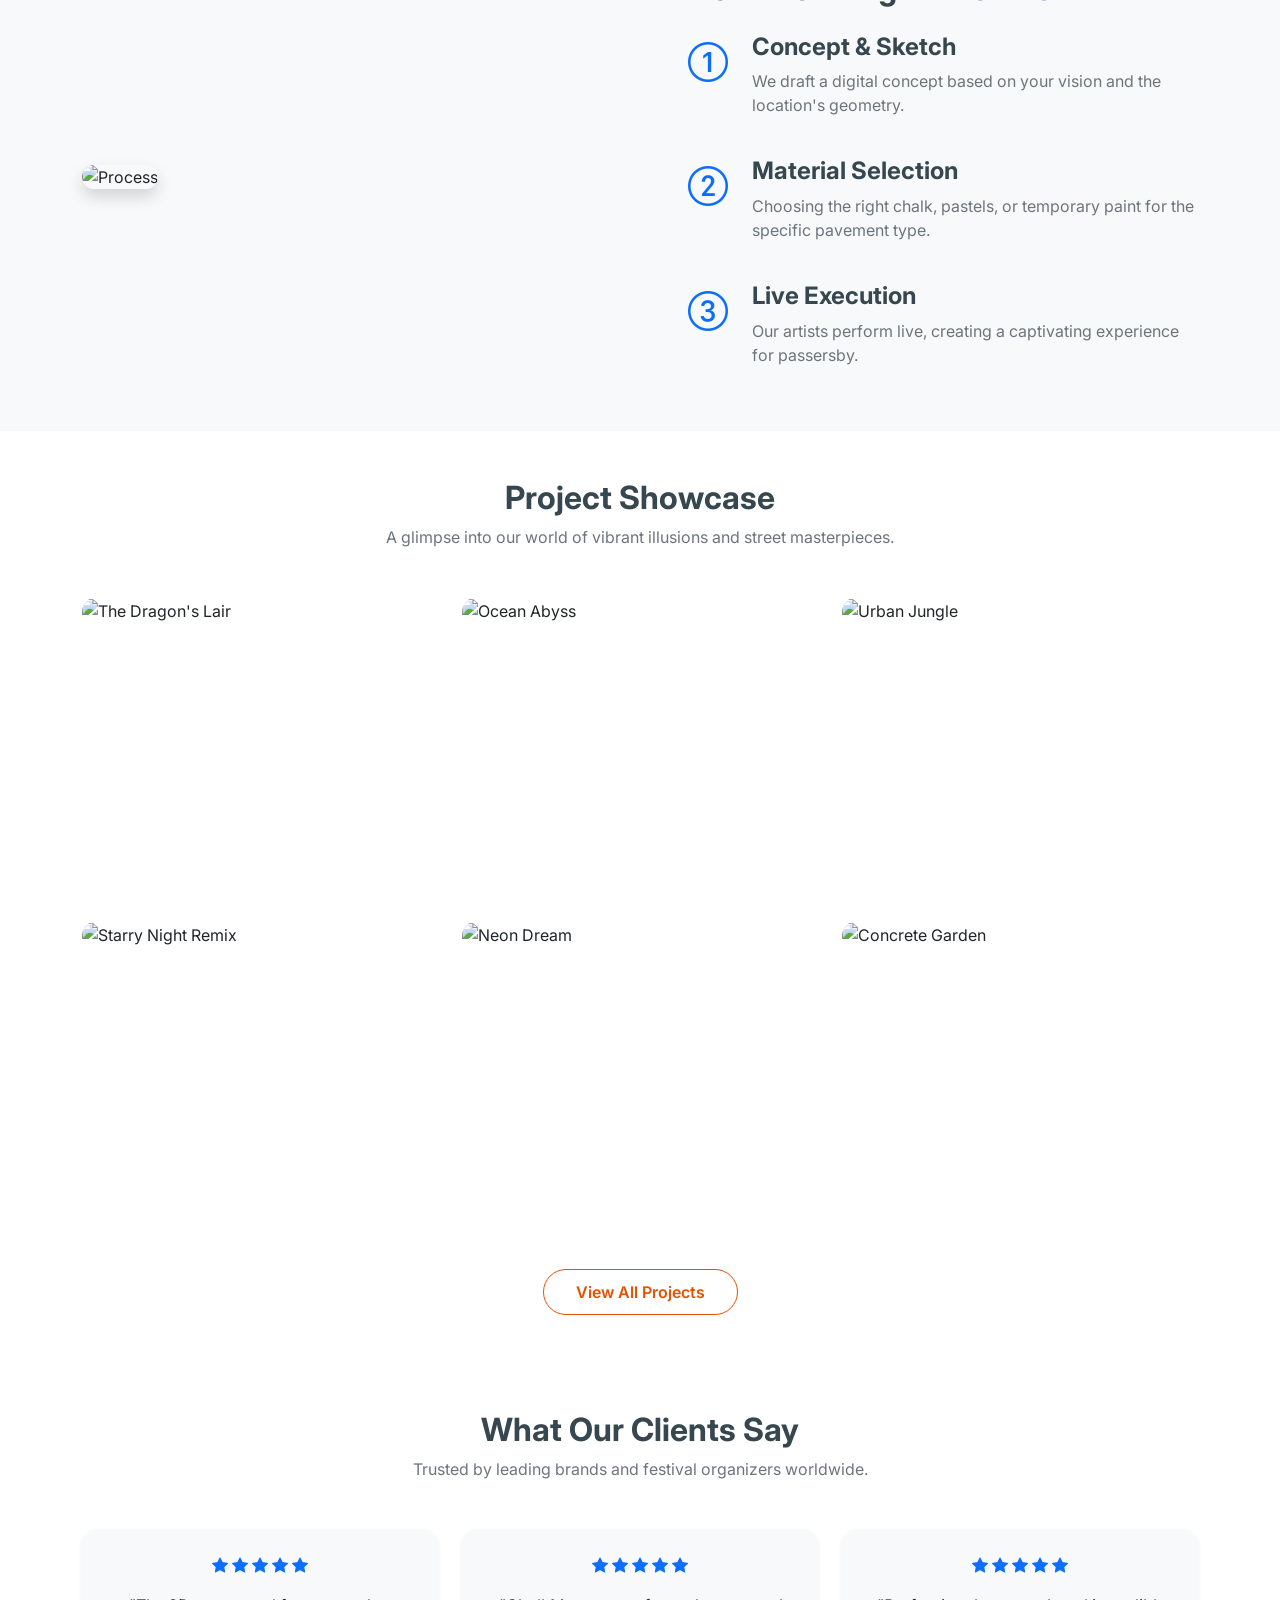
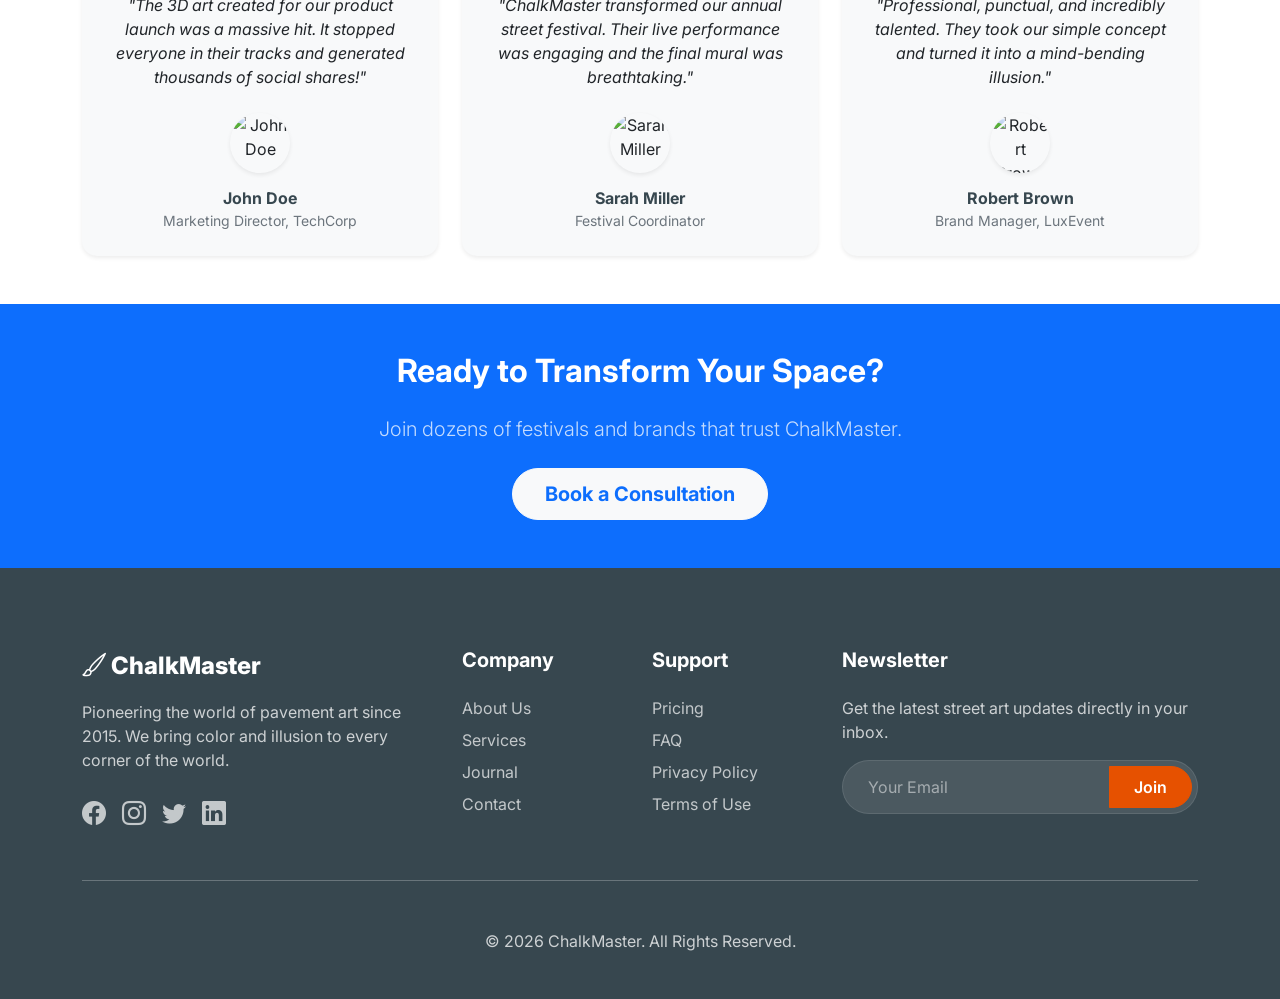
==== commit b57f6c23: "UI/UX Refinement: Standardized hero buttons, improved dark mode contrast for navbar and footer, fixe" ====
--- a/index.html
+++ b/index.html
@@ -80,16 +80,16 @@
     <!-- Main Content -->
     <main>
         <!-- Hero Section -->
-        <section class="hero-section">
+        <section class="hero-section hero-home">
             <div class="container">
                 <div class="row justify-content-center text-center">
                     <div class="col-lg-8">
                         <span class="badge bg-primary-subtle text-primary mb-3 p-2">#1 Street Art Service</span>
                         <h1 class="hero-title">Turning Every Pavement Into a <span class="text-primary">Masterpiece.</span></h1>
                         <p class="lead mb-4 text-secondary">Expert 3D chalk art and pavement illustrations for festivals, corporate events, and brand activation.</p>
-                        <div class="d-flex gap-3 justify-content-center">
+                        <div class="d-flex flex-column flex-sm-row gap-3 justify-content-center align-items-center">
                             <a href="services.html" class="btn btn-primary btn-lg">Explore Services</a>
-                            <a href="contact.html" class="btn btn-outline-primary btn-lg">Get a Quote</a>
+                            <a href="contact.html" class="btn btn-outline-light btn-lg">Get a Quote</a>
                         </div>
                     </div>
                 </div>
--- a/assets/css/style.css
+++ b/assets/css/style.css
@@ -18,8 +18,18 @@
 
 [data-bs-theme="dark"] {
     --tertiary-color: #1a1d20;
+    --secondary-color: #0f1112; /* Darker for footer background in dark mode */
     --text-dark: #f8f9fa;
     --text-light: #212529;
+}
+
+[data-bs-theme="dark"] .nav-link {
+    color: var(--text-dark) !important;
+}
+
+[data-bs-theme="dark"] .nav-link:hover,
+[data-bs-theme="dark"] .nav-link.active {
+    color: var(--primary-color) !important;
 }
 
 body {
@@ -77,7 +87,7 @@
 
 /* Buttons */
 .btn {
-    border-radius: 50px !important;
+    border-radius: 50px;
     padding: 0.6rem 2rem;
     font-weight: 600;
     transition: var(--transition);
@@ -100,31 +110,78 @@
     border-color: var(--primary-color);
 }
 
+[data-bs-theme="dark"] .btn-outline-primary {
+    color: var(--primary-color) !important;
+    border-color: var(--primary-color) !important;
+}
+
 .btn-outline-light {
     border-width: 2px;
 }
 
-.btn-outline-primary:hover {
-    background-color: var(--primary-color);
+.btn-outline-primary:hover,
+.btn-outline-light:hover {
+    background-color: white;
+    color: var(--primary-color);
+}
+
+.page-toggle {
+    width: 40px;
+    height: 40px;
+    border-radius: 50% !important;
+    display: flex;
+    align-items: center;
+    justify-content: center;
+    padding: 0 !important;
+    transition: var(--transition);
+    background: white;
+    border: 1px solid rgba(0,0,0,0.1);
+    color: var(--secondary-color);
+    box-shadow: 0 4px 10px rgba(0,0,0,0.05);
+}
+
+.page-toggle:hover {
+    background: var(--primary-color);
+    color: white;
     border-color: var(--primary-color);
+    transform: translateY(-2px);
+    box-shadow: 0 6px 15px rgba(230, 81, 0, 0.3);
+}
+
+[data-bs-theme="dark"] .page-toggle {
+    background: #1a1d20;
+    border-color: rgba(255,255,255,0.1);
+    color: #f8f9fa;
+}
+
+[data-bs-theme="dark"] .page-toggle:hover {
+    background: var(--primary-color);
+    color: white;
 }
 
 /* Hero Section */
 .hero-section {
-    padding: 160px 0;
-    background: linear-gradient(rgba(0, 0, 0, 0.5), rgba(0, 0, 0, 0.5)), url('https://images.unsplash.com/photo-1518770660439-4636190af475?auto=format&fit=crop&q=80&w=1600');
+    padding: 120px 0;
     background-size: cover;
     background-position: center;
     background-attachment: fixed;
     position: relative;
     display: flex;
     align-items: center;
-    min-height: 80vh;
-    color: white;
-}
+    color: white;
+}
+
+.hero-about { background-image: linear-gradient(rgba(0, 0, 0, 0.5), rgba(0, 0, 0, 0.5)), url('https://images.unsplash.com/photo-1513364776144-60967b0f800f?auto=format&fit=crop&q=80&w=1920'); }
+.hero-services { background-image: linear-gradient(rgba(0, 0, 0, 0.5), rgba(0, 0, 0, 0.5)), url('https://images.unsplash.com/photo-1544531585-9847b68c8c86?auto=format&fit=crop&q=80&w=1920'); }
+.hero-pricing { background-image: linear-gradient(rgba(0, 0, 0, 0.5), rgba(0, 0, 0, 0.5)), url('https://images.unsplash.com/photo-1596464716127-f2a82984de30?auto=format&fit=crop&q=80&w=1920'); }
+.hero-blog { background-image: linear-gradient(rgba(0, 0, 0, 0.5), rgba(0, 0, 0, 0.5)), url('https://images.unsplash.com/photo-1518770660439-4636190af475?auto=format&fit=crop&q=80&w=1920'); }
+.hero-contact { background-image: linear-gradient(rgba(0, 0, 0, 0.5), rgba(0, 0, 0, 0.5)), url('https://images.unsplash.com/photo-1552664730-d307ca884978?auto=format&fit=crop&q=80&w=1920'); }
+.hero-home { background-image: linear-gradient(rgba(0, 0, 0, 0.5), rgba(0, 0, 0, 0.5)), url('https://images.unsplash.com/photo-1579783902614-a3fb3927b6a5?auto=format&fit=crop&q=80&w=1920'); }
+.hero-home-2 { background-image: linear-gradient(rgba(0, 0, 0, 0.5), rgba(0, 0, 0, 0.5)), url('https://images.unsplash.com/photo-1541963463532-d68292c34b19?auto=format&fit=crop&q=80&w=1920'); }
 
 [data-bs-theme="dark"] .hero-section {
-    background: linear-gradient(rgba(0, 0, 0, 0.7), rgba(0, 0, 0, 0.7)), url('https://images.unsplash.com/photo-1518770660439-4636190af475?auto=format&fit=crop&q=80&w=1600');
+    background-blend-mode: soft-light;
+    background-color: rgba(0, 0, 0, 0.3);
 }
 
 .hero-section .hero-title {
@@ -140,12 +197,24 @@
     color: white !important;
 }
 
-.hero-section .btn-outline-primary {
+.hero-section .btn {
+    min-width: 200px;
+    padding: 0.8rem 2.5rem;
+    display: inline-flex;
+    align-items: center;
+    justify-content: center;
+    border-width: 2px;
+}
+
+.hero-section .btn-outline-primary,
+.hero-section .btn-outline-light {
     color: white;
     border-color: white;
-}
-
-.hero-section .btn-outline-primary:hover {
+    border-width: 2px;
+}
+
+.hero-section .btn-outline-primary:hover,
+.hero-section .btn-outline-light:hover {
     background-color: white;
     color: var(--primary-color);
 }
@@ -175,6 +244,18 @@
 .card:hover {
     transform: translateY(-10px);
     box-shadow: 0 15px 40px rgba(0,0,0,0.1);
+}
+
+.divider-text {
+    background-color: white;
+    padding: 0 10px;
+    color: var(--secondary-color);
+    font-size: 0.85rem;
+}
+
+[data-bs-theme="dark"] .divider-text {
+    background-color: #1a1d20; /* Matches card background in dark mode */
+    color: rgba(255, 255, 255, 0.5);
 }
 
 .service-icon {
@@ -911,3 +992,77 @@
     right: auto;
     left: 15px;
 }
+
+@media (max-width: 768px) {
+    .hero-section .btn {
+        width: 100%;
+        max-width: 250px;
+    }
+}
+
+/* Footer */
+footer {
+    background-color: var(--secondary-color);
+    color: white;
+    padding: 80px 0 30px;
+}
+
+.footer-logo {
+    font-weight: 800;
+    font-size: 1.5rem;
+    color: white !important;
+    text-decoration: none;
+    display: flex;
+    align-items: center;
+    gap: 0.5rem;
+}
+
+footer a {
+    color: rgba(255, 255, 255, 0.7);
+    text-decoration: none;
+    transition: var(--transition);
+}
+
+footer a:hover {
+    color: white;
+    padding-left: 5px;
+}
+
+footer h5 {
+    color: white;
+    font-weight: 700;
+    margin-bottom: 1.5rem;
+}
+
+.newsletter-form .input-group {
+    background: rgba(255, 255, 255, 0.1);
+    border-radius: 50px;
+    padding: 5px;
+    border: 1px solid rgba(255, 255, 255, 0.1);
+}
+
+.newsletter-form .form-control {
+    background: transparent;
+    border: none;
+    color: white;
+    padding-left: 20px;
+}
+
+.newsletter-form .form-control:focus {
+    box-shadow: none;
+    background: transparent;
+    color: white;
+}
+
+.newsletter-form .form-control::placeholder {
+    color: rgba(255, 255, 255, 0.5);
+}
+
+.newsletter-form .btn {
+    border-radius: 50px;
+    padding: 0.5rem 1.5rem;
+}
+
+[data-bs-theme="dark"] .newsletter-form .input-group {
+    background: rgba(0, 0, 0, 0.2);
+}
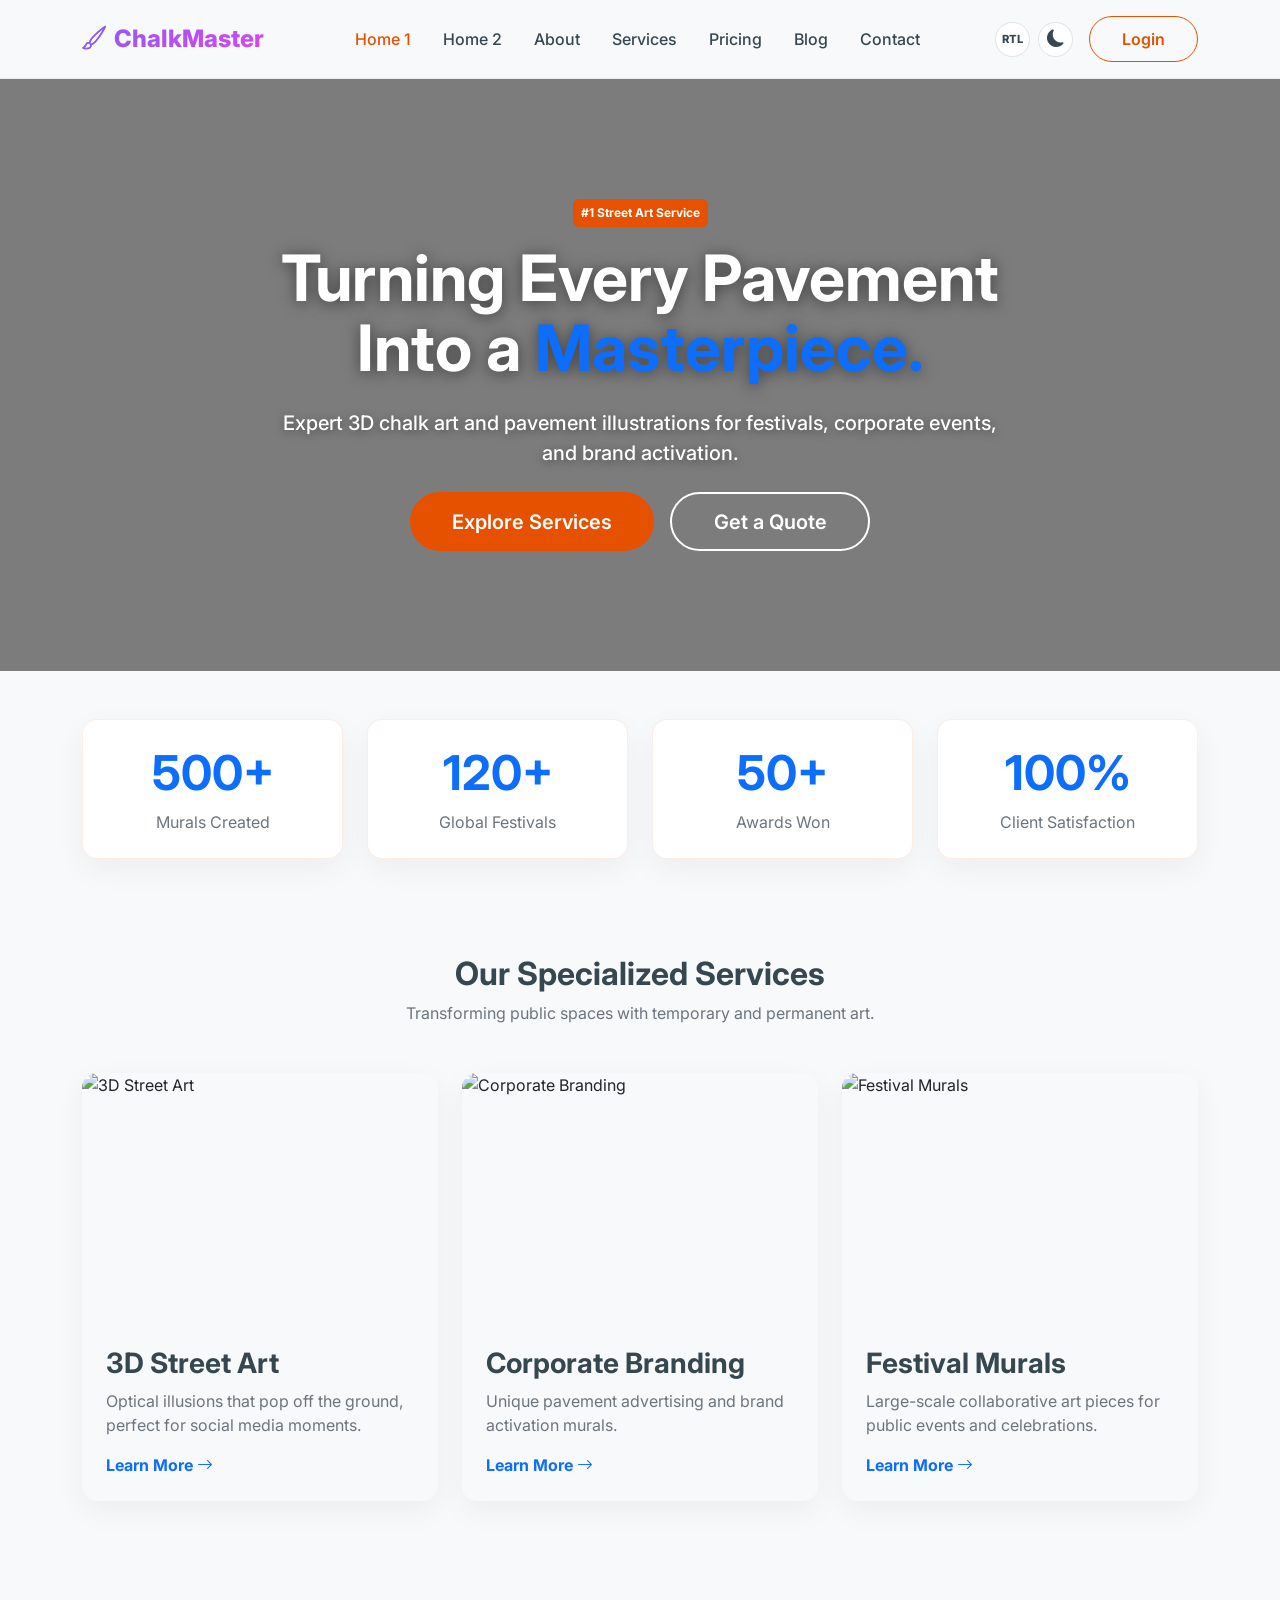
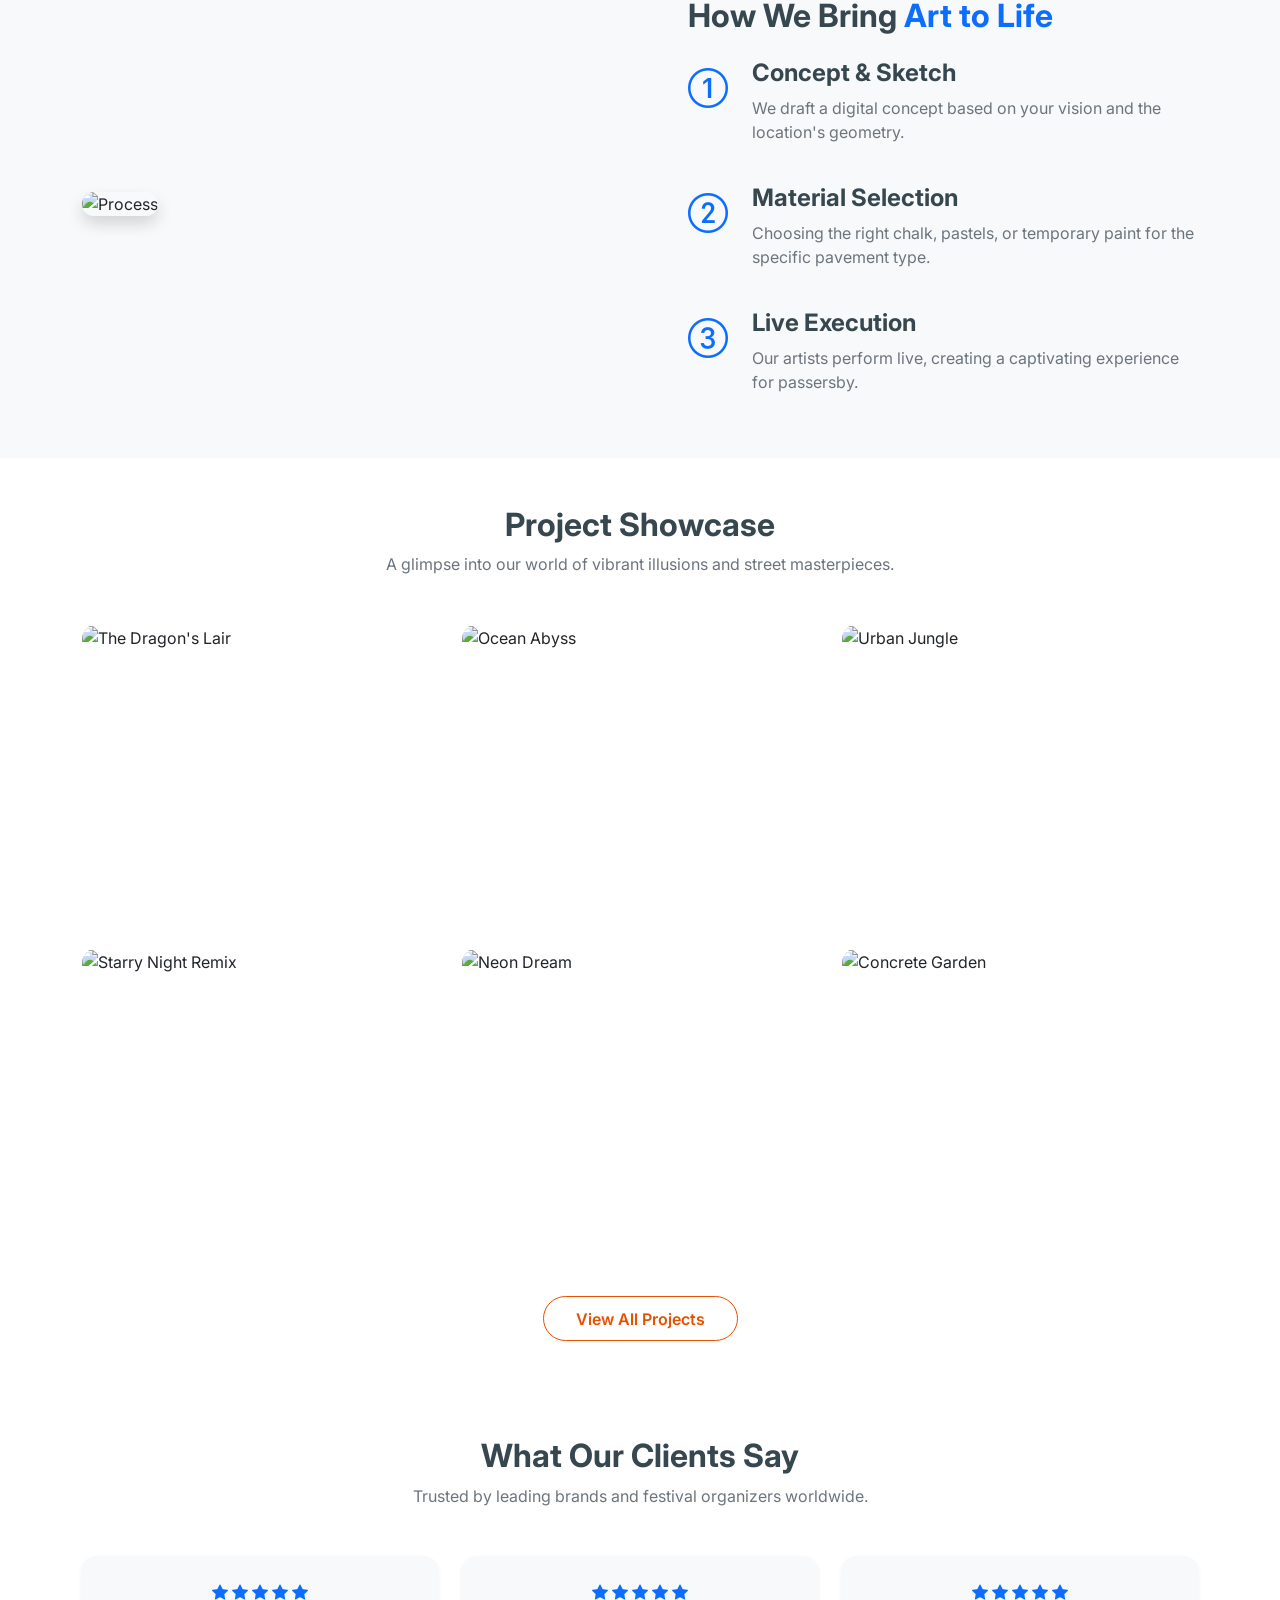
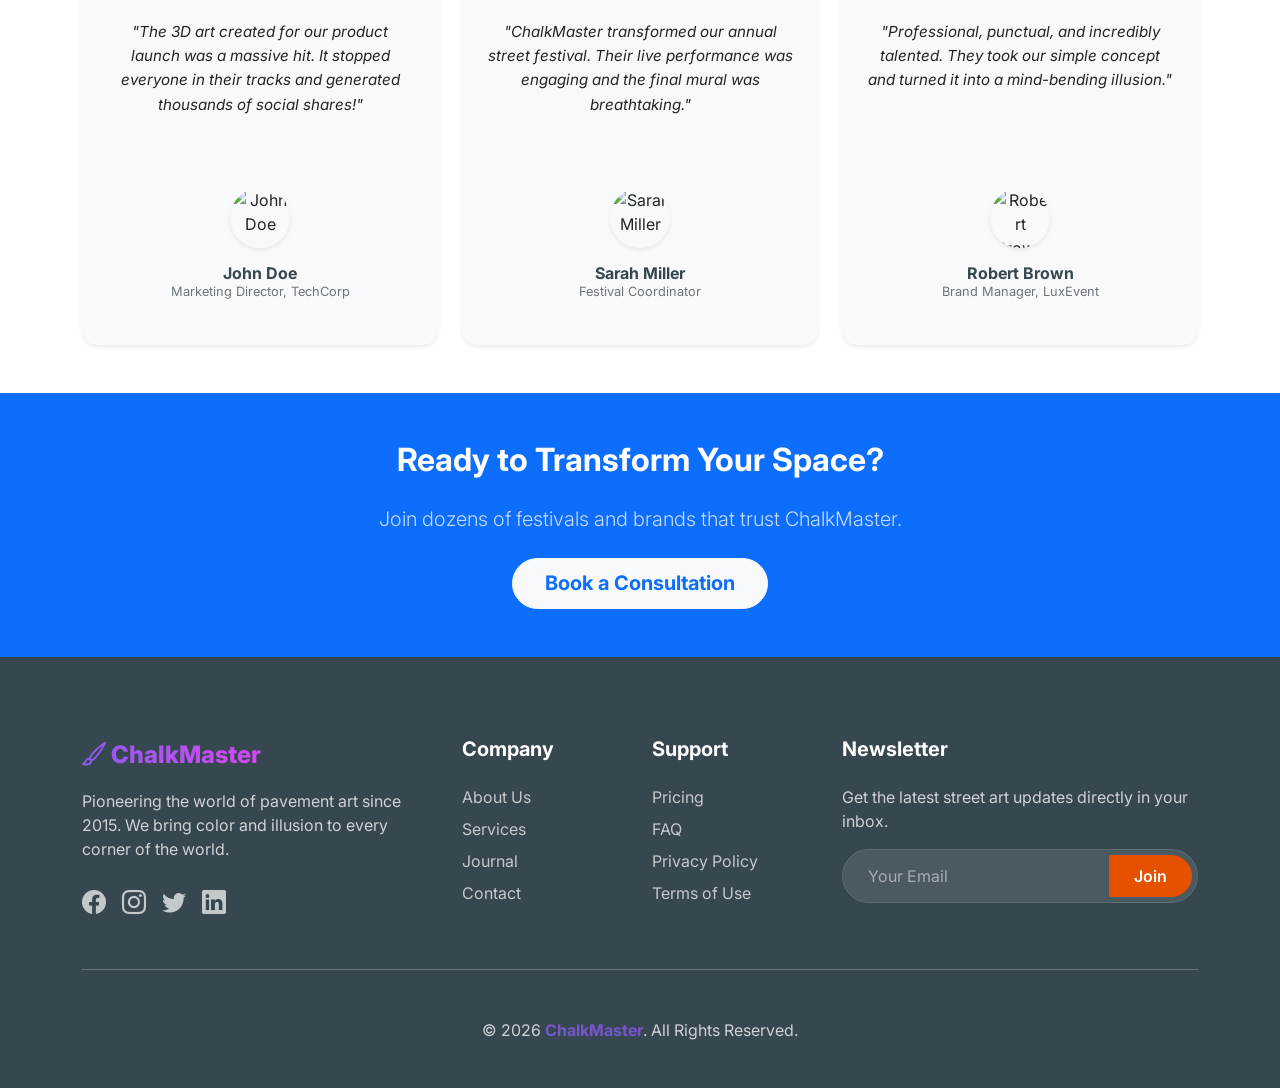
==== commit 965bcaab: "Fix text contrast issues across various sections in light and dark modes" ====
--- a/index.html
+++ b/index.html
@@ -4,6 +4,7 @@
     <meta charset="UTF-8">
     <meta name="viewport" content="width=device-width, initial-scale=1.0">
     <title>ChalkMaster | Professional Chalk Art & Pavement Illustration</title>
+    <link rel="icon" type="image/svg+xml" href="assets/img/favicon.svg">
     <meta name="description" content="Professional 3D chalk art, pavement illustrations, and street murals for festivals, corporate events, and public spaces.">
     
     <!-- Bootstrap 5 CSS -->
@@ -25,14 +26,12 @@
             </a>
             
             <div class="d-flex align-items-center order-lg-last gap-2">
-                <button id="rtlToggle" class="btn btn-outline-secondary p-0 d-flex align-items-center justify-content-center" title="Toggle RTL" style="width: 35px; height: 35px; border-radius: 50%; font-weight: 800; font-size: 0.65rem; line-height: 1;">
-                    RTL
-                </button>
-                <button id="themeToggle" class="btn btn-link text-secondary p-0 me-2 fs-4" title="Toggle Theme">
+                <button id="rtlToggle" class="btn page-toggle rtl-toggle-btn d-none d-lg-inline-flex" title="Toggle RTL">RTL</button>
+                <button id="themeToggle" class="btn page-toggle theme-toggle-btn me-2 d-none d-lg-inline-flex" title="Toggle Theme">
                     <i class="bi bi-moon-fill"></i>
                 </button>
-                <a href="login.html" class="btn btn-outline-primary d-none d-md-inline-block">Login</a>
-                <a href="register.html" class="btn btn-primary d-none d-md-inline-block">Sign Up</a>
+                <a href="login.html" class="btn btn-outline-primary d-none d-lg-inline-block">Login</a>
+                
                 <button class="navbar-toggler" type="button" data-bs-toggle="offcanvas" data-bs-target="#mobileMenu">
                     <span class="navbar-toggler-icon"></span>
                 </button>
@@ -71,9 +70,12 @@
                 <li class="nav-item"><a class="nav-link" href="contact.html">Contact</a></li>
                 <li class="nav-item mt-3">
                     <a href="login.html" class="btn btn-outline-primary w-100 mb-2">Login</a>
-                    <a href="register.html" class="btn btn-primary w-100">Sign Up</a>
                 </li>
             </ul>
+            <div class="border-top pt-3 mt-2 d-flex justify-content-center gap-3">
+                <button class="btn page-toggle rtl-toggle-btn" title="Toggle RTL">RTL</button>
+                <button class="btn page-toggle theme-toggle-btn" title="Toggle Theme"><i class="bi bi-moon-fill"></i></button>
+            </div>
         </div>
     </div>
 
@@ -100,25 +102,25 @@
         <section class="py-5 bg-light">
             <div class="container">
                 <div class="row text-center g-4">
-                    <div class="col-md-3">
+                    <div class="col-lg-3 col-md-6">
                         <div class="card stat-card h-100 p-4 border-1">
                             <h2 class="display-5 fw-bold text-primary">500+</h2>
                             <p class="text-secondary mb-0">Murals Created</p>
                         </div>
                     </div>
-                    <div class="col-md-3">
+                    <div class="col-lg-3 col-md-6">
                         <div class="card stat-card h-100 p-4 border-1">
                             <h2 class="display-5 fw-bold text-primary">120+</h2>
                             <p class="text-secondary mb-0">Global Festivals</p>
                         </div>
                     </div>
-                    <div class="col-md-3">
+                    <div class="col-lg-3 col-md-6">
                         <div class="card stat-card h-100 p-4 border-1">
                             <h2 class="display-5 fw-bold text-primary">50+</h2>
                             <p class="text-secondary mb-0">Awards Won</p>
                         </div>
                     </div>
-                    <div class="col-md-3">
+                    <div class="col-lg-3 col-md-6">
                         <div class="card stat-card h-100 p-4 border-1">
                             <h2 class="display-5 fw-bold text-primary">100%</h2>
                             <p class="text-secondary mb-0">Client Satisfaction</p>
@@ -137,35 +139,41 @@
                 </div>
                 <div class="row g-4">
                     <!-- Service 1 -->
-                    <div class="col-md-4">
+                    <div class="col-lg-4 col-md-6">
                         <div class="card h-100 overflow-hidden">
                             <img src="https://images.unsplash.com/photo-1544531585-9847b68c8c86?auto=format&fit=crop&q=80&w=800" alt="3D Street Art" class="card-img-top service-img">
-                            <div class="card-body p-4">
+                            <div class="card-body p-4 d-flex flex-column">
                                 <h3>3D Street Art</h3>
                                 <p class="text-secondary">Optical illusions that pop off the ground, perfect for social media moments.</p>
-                                <a href="service-details.html" class="text-primary fw-bold text-decoration-none">Learn More <i class="bi bi-arrow-right"></i></a>
+                                <div class="mt-auto">
+                                    <a href="service-details.html" class="text-primary fw-bold text-decoration-none">Learn More <i class="bi bi-arrow-right"></i></a>
+                                </div>
                             </div>
                         </div>
                     </div>
                     <!-- Service 2 -->
-                    <div class="col-md-4">
+                    <div class="col-lg-4 col-md-6">
                         <div class="card h-100 overflow-hidden">
                             <img src="https://images.unsplash.com/photo-1596464716127-f2a82984de30?auto=format&fit=crop&q=80&w=800" alt="Corporate Branding" class="card-img-top service-img">
-                            <div class="card-body p-4">
+                            <div class="card-body p-4 d-flex flex-column">
                                 <h3>Corporate Branding</h3>
                                 <p class="text-secondary">Unique pavement advertising and brand activation murals.</p>
-                                <a href="service-details.html" class="text-primary fw-bold text-decoration-none">Learn More <i class="bi bi-arrow-right"></i></a>
+                                <div class="mt-auto">
+                                    <a href="service-details.html" class="text-primary fw-bold text-decoration-none">Learn More <i class="bi bi-arrow-right"></i></a>
+                                </div>
                             </div>
                         </div>
                     </div>
                     <!-- Service 3 -->
-                    <div class="col-md-4">
+                    <div class="col-lg-4 col-md-6">
                         <div class="card h-100 overflow-hidden">
                             <img src="https://images.unsplash.com/photo-1518770660439-4636190af475?auto=format&fit=crop&q=80&w=800" alt="Festival Murals" class="card-img-top service-img">
-                            <div class="card-body p-4">
+                            <div class="card-body p-4 d-flex flex-column">
                                 <h3>Festival Murals</h3>
                                 <p class="text-secondary">Large-scale collaborative art pieces for public events and celebrations.</p>
-                                <a href="service-details.html" class="text-primary fw-bold text-decoration-none">Learn More <i class="bi bi-arrow-right"></i></a>
+                                <div class="mt-auto">
+                                    <a href="service-details.html" class="text-primary fw-bold text-decoration-none">Learn More <i class="bi bi-arrow-right"></i></a>
+                                </div>
                             </div>
                         </div>
                     </div>
@@ -294,7 +302,7 @@
                                 <i class="bi bi-star-fill"></i>
                                 <i class="bi bi-star-fill"></i>
                             </div>
-                            <p class="fst-italic mb-4">"The 3D art created for our product launch was a massive hit. It stopped everyone in their tracks and generated thousands of social shares!"</p>
+                            <p class="fst-italic mb-4 testimonial-quote">"The 3D art created for our product launch was a massive hit. It stopped everyone in their tracks and generated thousands of social shares!"</p>
                             <div class="d-flex flex-column align-items-center">
                                 <img src="https://images.unsplash.com/photo-1507003211169-0a1dd7228f2d?auto=format&fit=crop&q=80&w=150" alt="John Doe" class="rounded-circle mb-3 shadow-sm" style="width: 60px; height: 60px; object-fit: cover;">
                                 <div>
@@ -313,7 +321,7 @@
                                 <i class="bi bi-star-fill"></i>
                                 <i class="bi bi-star-fill"></i>
                             </div>
-                            <p class="fst-italic mb-4">"ChalkMaster transformed our annual street festival. Their live performance was engaging and the final mural was breathtaking."</p>
+                            <p class="fst-italic mb-4 testimonial-quote">"ChalkMaster transformed our annual street festival. Their live performance was engaging and the final mural was breathtaking."</p>
                             <div class="d-flex flex-column align-items-center">
                                 <img src="https://images.unsplash.com/photo-1494790108377-be9c29b29330?auto=format&fit=crop&q=80&w=150" alt="Sarah Miller" class="rounded-circle mb-3 shadow-sm" style="width: 60px; height: 60px; object-fit: cover;">
                                 <div>
@@ -332,7 +340,7 @@
                                 <i class="bi bi-star-fill"></i>
                                 <i class="bi bi-star-fill"></i>
                             </div>
-                            <p class="fst-italic mb-4">"Professional, punctual, and incredibly talented. They took our simple concept and turned it into a mind-bending illusion."</p>
+                            <p class="fst-italic mb-4 testimonial-quote">"Professional, punctual, and incredibly talented. They took our simple concept and turned it into a mind-bending illusion."</p>
                             <div class="d-flex flex-column align-items-center">
                                 <img src="https://images.unsplash.com/photo-1500648767791-00dcc994a43e?auto=format&fit=crop&q=80&w=150" alt="Robert Brown" class="rounded-circle mb-3 shadow-sm" style="width: 60px; height: 60px; object-fit: cover;">
                                 <div>
@@ -403,7 +411,7 @@
             </div>
             <hr class="my-5 opacity-25">
             <div class="text-center opacity-75">
-                <p>&copy; 2026 ChalkMaster. All Rights Reserved.</p>
+                <p>&copy; 2026 <span class="text-brand fw-bold">ChalkMaster</span>. All Rights Reserved.</p>
             </div>
         </div>
     </footer>
@@ -416,3 +424,6 @@
     <script src="assets/js/main.js"></script>
 </body>
 </html>
+
+
+
--- a/assets/css/style.css
+++ b/assets/css/style.css
@@ -13,6 +13,8 @@
     --tertiary-color: #f8f9fa;
     --text-dark: #212529;
     --text-light: #f8f9fa;
+    --brand-color: #8b5cf6;
+    --brand-gradient: linear-gradient(135deg, #8b5cf6 0%, #d946ef 100%);
     --transition: all 0.3s ease;
 }
 
@@ -21,6 +23,45 @@
     --secondary-color: #0f1112; /* Darker for footer background in dark mode */
     --text-dark: #f8f9fa;
     --text-light: #212529;
+}
+
+[data-bs-theme="dark"] .text-dark {
+    color: var(--text-dark) !important;
+}
+
+[data-bs-theme="dark"] .text-secondary {
+    color: rgba(255, 255, 255, 0.7) !important;
+}
+
+[data-bs-theme="dark"] .card {
+    background-color: #212529;
+    border: 1px solid rgba(255, 255, 255, 0.1);
+}
+
+[data-bs-theme="dark"] .text-muted {
+    color: rgba(255, 255, 255, 0.6) !important;
+}
+
+.bg-primary .text-secondary,
+.bg-secondary .text-secondary,
+.text-white .text-secondary,
+.bg-primary .text-muted,
+.bg-secondary .text-muted,
+.text-white .text-muted,
+.hero-section .text-secondary,
+.hero-section .text-muted {
+    color: rgba(255, 255, 255, 0.8) !important;
+}
+
+[data-bs-theme="dark"] .input-group-text,
+[data-bs-theme="dark"] .form-control {
+    background-color: #2c3034;
+    border-color: rgba(255, 255, 255, 0.1);
+    color: white;
+}
+
+[data-bs-theme="dark"] .form-control::placeholder {
+    color: rgba(255, 255, 255, 0.5);
 }
 
 [data-bs-theme="dark"] .nav-link {
@@ -54,7 +95,9 @@
     color: var(--primary-color);
 }
 
-.bg-primary h1, .bg-primary h2, .bg-primary h3, .bg-primary h4, .bg-primary h5, .bg-primary h6 {
+.bg-primary h1, .bg-primary h2, .bg-primary h3, .bg-primary h4, .bg-primary h5, .bg-primary h6,
+.bg-secondary h1, .bg-secondary h2, .bg-secondary h3, .bg-secondary h4, .bg-secondary h5, .bg-secondary h6,
+.text-white h1, .text-white h2, .text-white h3, .text-white h4, .text-white h5, .text-white h6 {
     color: white !important;
 }
 
@@ -69,16 +112,33 @@
 .navbar-brand {
     font-weight: 800;
     font-size: 1.5rem;
-    color: var(--primary-color) !important;
+    background: var(--brand-gradient);
+    -webkit-background-clip: text;
+    -webkit-text-fill-color: transparent;
     display: flex;
     align-items: center;
     gap: 0.5rem;
+}
+
+.navbar-brand i {
+    -webkit-text-fill-color: initial;
+    color: var(--brand-color);
 }
 
 .nav-link {
     font-weight: 500;
     color: var(--secondary-color) !important;
     margin: 0 0.5rem;
+}
+
+@media (min-width: 992px) and (max-width: 1200px) {
+    .nav-link {
+        margin: 0 0.2rem;
+        font-size: 0.9rem;
+    }
+    .navbar-brand {
+        font-size: 1.25rem;
+    }
 }
 
 .nav-link:hover, .nav-link.active {
@@ -126,8 +186,8 @@
 }
 
 .page-toggle {
-    width: 40px;
-    height: 40px;
+    width: 35px;
+    height: 35px;
     border-radius: 50% !important;
     display: flex;
     align-items: center;
@@ -137,7 +197,8 @@
     background: white;
     border: 1px solid rgba(0,0,0,0.1);
     color: var(--secondary-color);
-    box-shadow: 0 4px 10px rgba(0,0,0,0.05);
+    font-size: 0.7rem;
+    font-weight: 800;
 }
 
 .page-toggle:hover {
@@ -145,18 +206,20 @@
     color: white;
     border-color: var(--primary-color);
     transform: translateY(-2px);
-    box-shadow: 0 6px 15px rgba(230, 81, 0, 0.3);
+}
+
+.page-toggle i {
+    font-size: 1.1rem;
 }
 
 [data-bs-theme="dark"] .page-toggle {
-    background: #1a1d20;
+    background: #2c3034;
     border-color: rgba(255,255,255,0.1);
-    color: #f8f9fa;
+    color: white;
 }
 
 [data-bs-theme="dark"] .page-toggle:hover {
     background: var(--primary-color);
-    color: white;
 }
 
 /* Hero Section */
@@ -171,11 +234,11 @@
     color: white;
 }
 
-.hero-about { background-image: linear-gradient(rgba(0, 0, 0, 0.5), rgba(0, 0, 0, 0.5)), url('https://images.unsplash.com/photo-1513364776144-60967b0f800f?auto=format&fit=crop&q=80&w=1920'); }
-.hero-services { background-image: linear-gradient(rgba(0, 0, 0, 0.5), rgba(0, 0, 0, 0.5)), url('https://images.unsplash.com/photo-1544531585-9847b68c8c86?auto=format&fit=crop&q=80&w=1920'); }
-.hero-pricing { background-image: linear-gradient(rgba(0, 0, 0, 0.5), rgba(0, 0, 0, 0.5)), url('https://images.unsplash.com/photo-1596464716127-f2a82984de30?auto=format&fit=crop&q=80&w=1920'); }
-.hero-blog { background-image: linear-gradient(rgba(0, 0, 0, 0.5), rgba(0, 0, 0, 0.5)), url('https://images.unsplash.com/photo-1518770660439-4636190af475?auto=format&fit=crop&q=80&w=1920'); }
-.hero-contact { background-image: linear-gradient(rgba(0, 0, 0, 0.5), rgba(0, 0, 0, 0.5)), url('https://images.unsplash.com/photo-1552664730-d307ca884978?auto=format&fit=crop&q=80&w=1920'); }
+.hero-about { background-image: linear-gradient(rgba(0, 0, 0, 0.7), rgba(0, 0, 0, 0.7)), url('https://images.unsplash.com/photo-1513364776144-60967b0f800f?auto=format&fit=crop&q=80&w=1920'); }
+.hero-services { background-image: linear-gradient(rgba(0, 0, 0, 0.7), rgba(0, 0, 0, 0.7)), url('https://images.unsplash.com/photo-1544531585-9847b68c8c86?auto=format&fit=crop&q=80&w=1920'); }
+.hero-pricing { background-image: linear-gradient(rgba(0, 0, 0, 0.7), rgba(0, 0, 0, 0.7)), url('https://images.unsplash.com/photo-1596464716127-f2a82984de30?auto=format&fit=crop&q=80&w=1920'); }
+.hero-blog { background-image: linear-gradient(rgba(0, 0, 0, 0.7), rgba(0, 0, 0, 0.7)), url('https://images.unsplash.com/photo-1518770660439-4636190af475?auto=format&fit=crop&q=80&w=1920'); }
+.hero-contact { background-image: linear-gradient(rgba(0, 0, 0, 0.7), rgba(0, 0, 0, 0.7)), url('https://images.unsplash.com/photo-1552664730-d307ca884978?auto=format&fit=crop&q=80&w=1920'); }
 .hero-home { background-image: linear-gradient(rgba(0, 0, 0, 0.5), rgba(0, 0, 0, 0.5)), url('https://images.unsplash.com/photo-1579783902614-a3fb3927b6a5?auto=format&fit=crop&q=80&w=1920'); }
 .hero-home-2 { background-image: linear-gradient(rgba(0, 0, 0, 0.5), rgba(0, 0, 0, 0.5)), url('https://images.unsplash.com/photo-1541963463532-d68292c34b19?auto=format&fit=crop&q=80&w=1920'); }
 
@@ -186,10 +249,13 @@
 
 .hero-section .hero-title {
     color: white;
+    text-shadow: 0 2px 15px rgba(0,0,0,0.5);
 }
 
 .hero-section .lead {
-    color: rgba(255, 255, 255, 0.9) !important;
+    color: white !important;
+    text-shadow: 0 2px 10px rgba(0, 0, 0, 0.4);
+    font-weight: 500;
 }
 
 .hero-section .badge {
@@ -239,6 +305,7 @@
     transition: var(--transition);
     overflow: hidden;
     background: var(--tertiary-color);
+    color: var(--text-dark);
 }
 
 .card:hover {
@@ -274,11 +341,14 @@
     transform: scale(1.1);
 }
 
+
+
 /* Stat Cards */
 .stat-card {
     border: 1px solid rgba(230, 81, 0, 0.1) !important;
     background: white !important;
     transition: var(--transition);
+    color: var(--text-dark);
 }
 
 [data-bs-theme="dark"] .stat-card {
@@ -292,7 +362,8 @@
     box-shadow: 0 10px 25px rgba(230, 81, 0, 0.15);
 }
 
-[data-bs-theme="dark"] .bg-light {
+[data-bs-theme="dark"] .bg-light,
+[data-bs-theme="dark"] .bg-white {
     background-color: #121416 !important;
 }
 
@@ -321,7 +392,26 @@
 .footer-logo {
     font-size: 1.5rem;
     font-weight: 800;
-    color: var(--primary-color) !important;
+    background: var(--brand-gradient);
+    -webkit-background-clip: text;
+    -webkit-text-fill-color: transparent;
+    display: inline-block;
+}
+
+.footer-logo i {
+    -webkit-text-fill-color: initial;
+    color: var(--brand-color);
+}
+
+.brand-text {
+    background: var(--brand-gradient);
+    -webkit-background-clip: text;
+    -webkit-text-fill-color: transparent;
+    font-weight: 800;
+}
+
+.text-brand {
+    color: var(--brand-color) !important;
 }
 
 /* Back to Top */
@@ -425,6 +515,11 @@
 [dir="rtl"] .footer-logo i {
     margin-left: 0.5rem;
     margin-right: 0;
+}
+
+.service-img {
+    height: 250px;
+    object-fit: cover;
 }
 
 /* Gallery Section */
@@ -574,6 +669,20 @@
     border-radius: 20px;
     transition: var(--transition);
     border: 1px solid rgba(0,0,0,0.05);
+    height: 100%;
+    display: flex;
+    flex-direction: column;
+    align-items: center;
+    color: var(--text-dark);
+}
+
+@media (max-width: 992px) {
+    .value-card {
+        padding: 2rem 1rem;
+    }
+    .card-body {
+        padding: 1.5rem !important;
+    }
 }
 
 [data-bs-theme="dark"] .value-card {
@@ -621,6 +730,8 @@
     transition: var(--transition);
     overflow: hidden;
     border: 1px solid rgba(0,0,0,0.05);
+    height: 100%;
+    color: var(--text-dark);
 }
 
 [data-bs-theme="dark"] .team-card {
@@ -708,6 +819,10 @@
     transition: var(--transition);
     position: relative;
     overflow: hidden;
+    display: flex;
+    flex-direction: column;
+    height: 100%;
+    color: var(--text-dark);
 }
 
 [data-bs-theme="dark"] .package-card {
@@ -719,6 +834,12 @@
     border: 2px solid var(--primary-color);
     transform: scale(1.05);
     z-index: 1;
+}
+
+@media (min-width: 992px) and (max-width: 1200px) {
+    .package-card.featured {
+        transform: scale(1);
+    }
 }
 
 .package-card.featured::before {
@@ -837,6 +958,7 @@
     border-radius: 15px;
     border: 1px solid rgba(0,0,0,0.05);
     transition: var(--transition);
+    color: var(--text-dark);
 }
 
 [data-bs-theme="dark"] .addon-card {
@@ -855,39 +977,7 @@
     margin-bottom: 10px;
 }
 
-/* Featured Blog Post */
-.blog-featured-card {
-    background: white;
-    border-radius: 25px;
-    overflow: hidden;
-    box-shadow: 0 15px 40px rgba(0,0,0,0.05);
-    display: flex;
-    flex-direction: column;
-    transition: var(--transition);
-}
-
-[data-bs-theme="dark"] .blog-featured-card {
-    background: #1a1d20;
-}
-
-@media (min-width: 992px) {
-    .blog-featured-card {
-        flex-direction: row;
-    }
-    .blog-featured-img {
-        width: 50%;
-    }
-    .blog-featured-content {
-        width: 50%;
-        padding: 4rem !important;
-    }
-}
-
-.blog-featured-img img {
-    width: 100%;
-    height: 100%;
-    object-fit: cover;
-}
+
 
 /* Visual Journal Grid */
 .journal-grid {
@@ -945,6 +1035,7 @@
     border-radius: 20px;
     padding: 2.5rem;
     border: 1px dashed rgba(230, 81, 0, 0.3);
+    color: var(--text-dark);
 }
 
 .checklist-item {
@@ -1066,3 +1157,159 @@
 [data-bs-theme="dark"] .newsletter-form .input-group {
     background: rgba(0, 0, 0, 0.2);
 }
+
+/* Blog Featured Card */
+.blog-featured-card {
+    background: white;
+    border-radius: 25px;
+    overflow: hidden;
+    box-shadow: 0 15px 40px rgba(0,0,0,0.05);
+    display: flex;
+    flex-direction: column;
+    transition: var(--transition);
+    margin-bottom: 3rem;
+    color: var(--text-dark);
+}
+
+[data-bs-theme="dark"] .blog-featured-card {
+    background-color: #212529;
+    border: 1px solid rgba(255, 255, 255, 0.1);
+}
+
+.blog-featured-img {
+    width: 100%;
+    height: 300px;
+}
+
+.blog-featured-img img {
+    width: 100%;
+    height: 100%;
+    object-fit: cover;
+}
+
+.blog-featured-content {
+    padding: 2.5rem;
+    display: flex;
+    flex-direction: column;
+    justify-content: center;
+}
+
+@media (min-width: 992px) {
+    .blog-featured-card {
+        flex-direction: row;
+        min-height: 450px;
+    }
+    .blog-featured-img {
+        width: 50%;
+        height: auto;
+    }
+    .blog-featured-content {
+        width: 50%;
+        padding: 4rem !important;
+    }
+}
+
+/* Blog Cards */
+.blog-card-img {
+    height: 220px;
+    width: 100%;
+    object-fit: cover;
+    display: block;
+    flex-shrink: 0;
+}
+
+/* Uniform blog card body alignment */
+.blog-card-body h4 {
+    font-size: 1.15rem;
+    line-height: 1.45;
+    margin-bottom: 0.75rem;
+    display: -webkit-box;
+    -webkit-line-clamp: 2;
+    -webkit-box-orient: vertical;
+    overflow: hidden;
+    min-height: 3.4rem;
+}
+
+.blog-card-body p {
+    display: -webkit-box;
+    -webkit-line-clamp: 3;
+    -webkit-box-orient: vertical;
+    overflow: hidden;
+    min-height: 4.4rem;
+    font-size: 0.92rem;
+}
+
+/* ==========================================
+   Testimonial Cards — Uniform Size & Alignment
+   ========================================== */
+
+/* Card inner layout: stars → quote (fixed height) → author at bottom */
+.card.text-center.bg-light {
+    display: flex !important;
+    flex-direction: column;
+    align-items: stretch;
+}
+
+/* Stars row — fixed, always at top */
+.card.text-center.bg-light .mb-3.text-primary {
+    flex-shrink: 0;
+}
+
+/* Quote area — FIXED height so all cards are identical regardless of text length */
+.testimonial-quote {
+    height: 9rem;           /* Fixed: ~5-6 lines at 0.95rem / 1.6 line-height */
+    overflow: hidden;
+    display: -webkit-box;
+    -webkit-line-clamp: 6;
+    -webkit-box-orient: vertical;
+    font-size: 0.95rem;
+    line-height: 1.6;
+    flex-shrink: 0;
+    margin-bottom: 1.5rem !important;
+}
+
+/* Author block — pushed to the bottom, never floats mid-card */
+.card.text-center.bg-light .d-flex.flex-column.align-items-center {
+    margin-top: auto;
+    flex-shrink: 0;
+    width: 100%;
+}
+
+/* Author text div (name + role) — fixed height = name line + 2 role lines */
+.card.text-center.bg-light .d-flex.flex-column.align-items-center > div {
+    height: 3.6rem;     /* name (~1.1rem) + 2-line role (~2.5rem) */
+    overflow: hidden;
+    display: flex;
+    flex-direction: column;
+    align-items: center;
+    justify-content: flex-start;
+}
+
+/* Author name — sits at top of text div, always at same line */
+.card.text-center.bg-light .d-flex.flex-column.align-items-center h6 {
+    margin-bottom: 0.15rem;
+    line-height: 1.2;
+    flex-shrink: 0;
+}
+
+/* Author role — fixed height locks 1-line and 2-line roles to same space */
+.card.text-center.bg-light .d-flex.flex-column.align-items-center small {
+    font-size: 0.8rem;
+    line-height: 1.35;
+    height: 2.2rem;     /* exactly 2 lines at 0.8rem / 1.35 */
+    overflow: hidden;
+    display: -webkit-box;
+    -webkit-line-clamp: 2;
+    -webkit-box-orient: vertical;
+    text-align: center;
+}
+
+/* Mobile (< 768px): relax fixed height so full quotes are readable */
+@media (max-width: 767.98px) {
+    .testimonial-quote {
+        height: auto;
+        -webkit-line-clamp: unset;
+        display: block;
+    }
+}
+
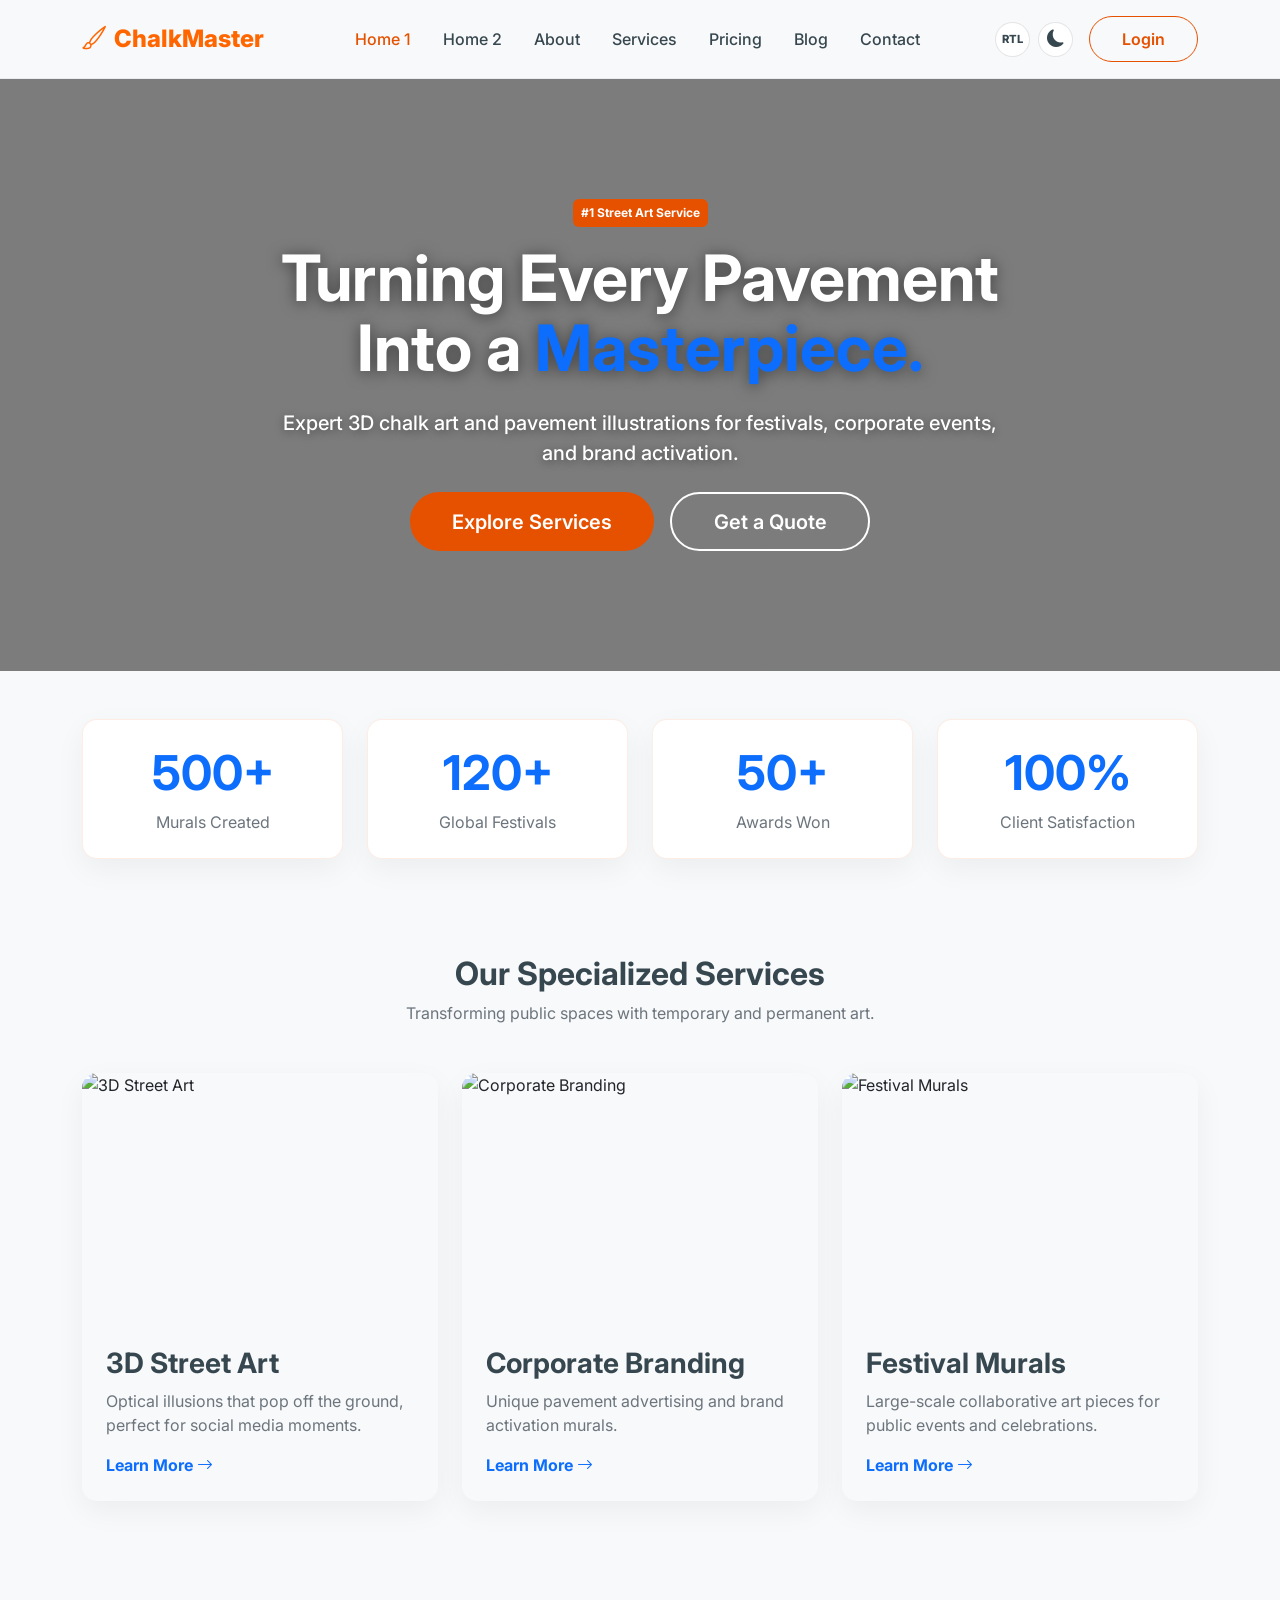
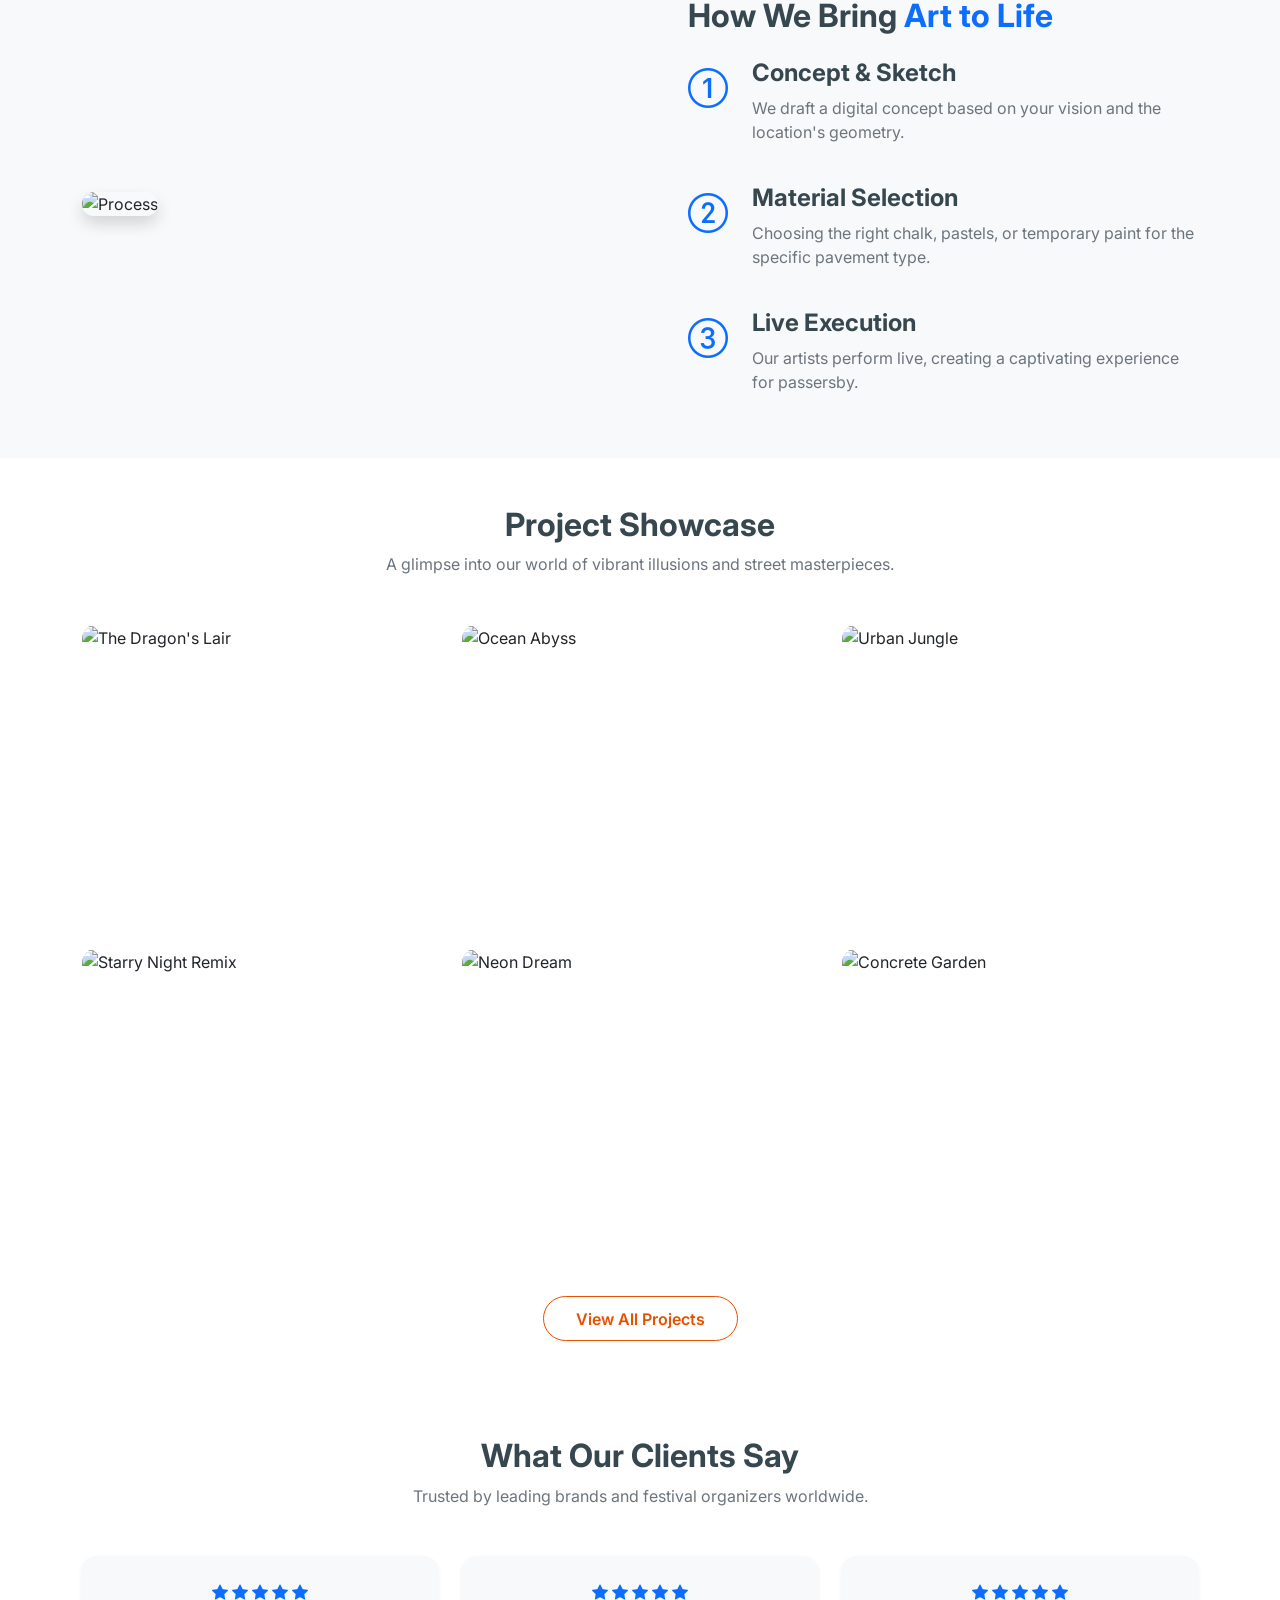
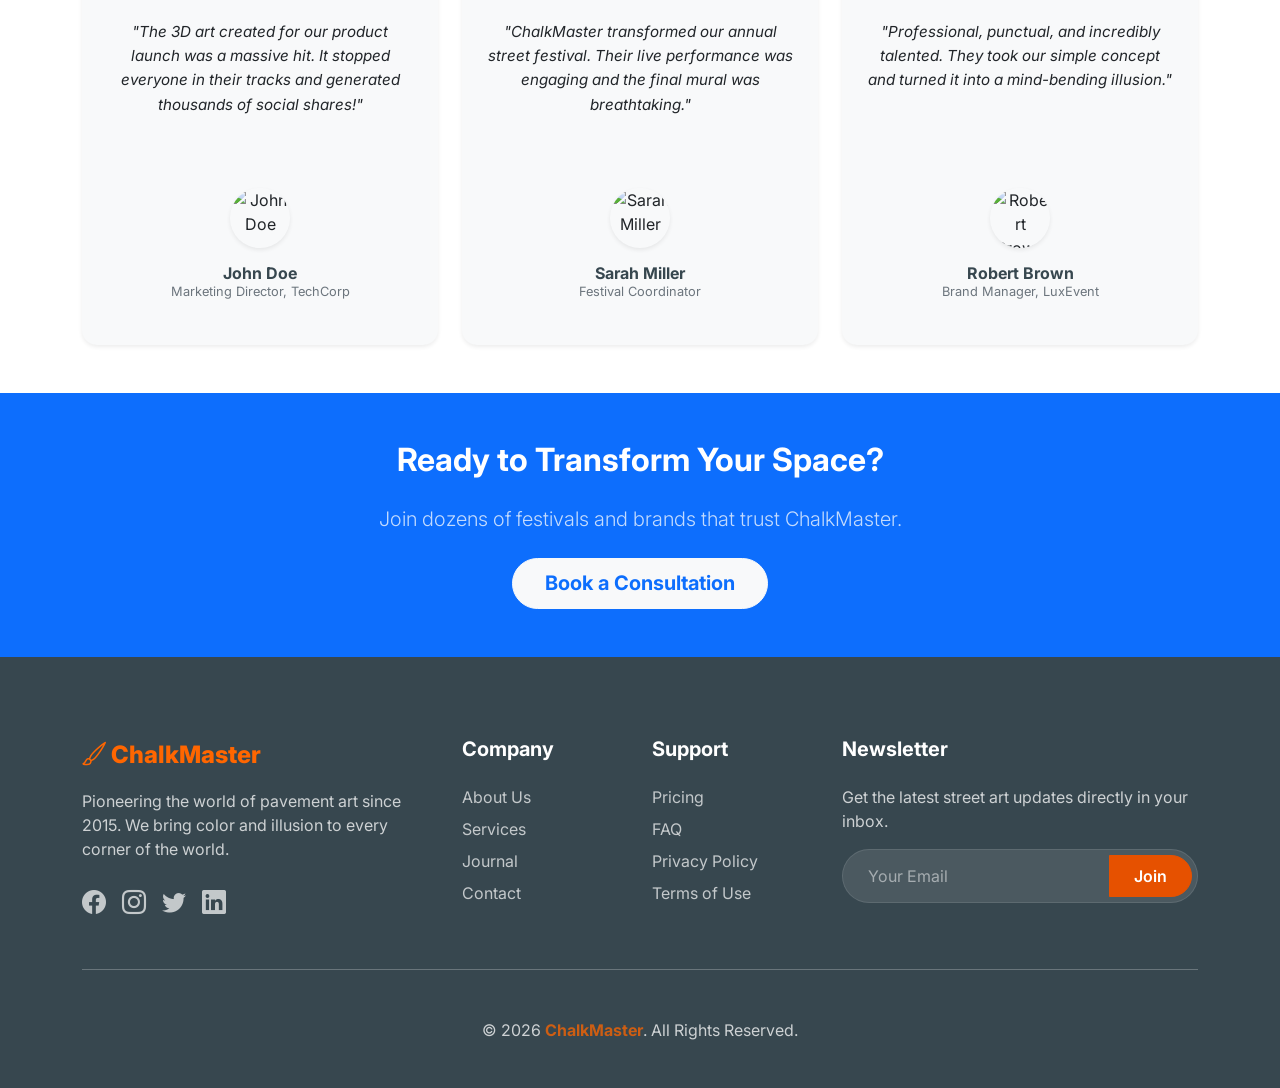
==== commit 884e714e: "Refined branding colors, centered service cards on tablet, and updated social media icons on contact" ====
--- a/index.html
+++ b/index.html
@@ -137,7 +137,7 @@
                     <h2 class="section-title">Our Specialized Services</h2>
                     <p class="text-secondary">Transforming public spaces with temporary and permanent art.</p>
                 </div>
-                <div class="row g-4">
+                <div class="row g-4 justify-content-center">
                     <!-- Service 1 -->
                     <div class="col-lg-4 col-md-6">
                         <div class="card h-100 overflow-hidden">
--- a/assets/css/style.css
+++ b/assets/css/style.css
@@ -13,8 +13,8 @@
     --tertiary-color: #f8f9fa;
     --text-dark: #212529;
     --text-light: #f8f9fa;
-    --brand-color: #8b5cf6;
-    --brand-gradient: linear-gradient(135deg, #8b5cf6 0%, #d946ef 100%);
+    --brand-color: #ff6600;
+    --brand-gradient: linear-gradient(135deg, #ff6600 0%, #ff9800 100%);
     --transition: all 0.3s ease;
 }
 
@@ -112,17 +112,14 @@
 .navbar-brand {
     font-weight: 800;
     font-size: 1.5rem;
-    background: var(--brand-gradient);
-    -webkit-background-clip: text;
-    -webkit-text-fill-color: transparent;
+    color: #ff6600 !important;
     display: flex;
     align-items: center;
     gap: 0.5rem;
 }
 
 .navbar-brand i {
-    -webkit-text-fill-color: initial;
-    color: var(--brand-color);
+    color: #ff6600 !important;
 }
 
 .nav-link {
@@ -389,29 +386,26 @@
     color: var(--primary-color);
 }
 
-.footer-logo {
+.footer-logo, 
+.footer-logo:hover {
     font-size: 1.5rem;
     font-weight: 800;
-    background: var(--brand-gradient);
-    -webkit-background-clip: text;
-    -webkit-text-fill-color: transparent;
+    color: #ff6600 !important;
     display: inline-block;
 }
 
-.footer-logo i {
-    -webkit-text-fill-color: initial;
-    color: var(--brand-color);
+.footer-logo i,
+.footer-logo:hover i {
+    color: #ff6600 !important;
 }
 
 .brand-text {
-    background: var(--brand-gradient);
-    -webkit-background-clip: text;
-    -webkit-text-fill-color: transparent;
+    color: #ff6600 !important;
     font-weight: 800;
 }
 
 .text-brand {
-    color: var(--brand-color) !important;
+    color: #ff6600 !important;
 }
 
 /* Back to Top */
@@ -1101,7 +1095,7 @@
 .footer-logo {
     font-weight: 800;
     font-size: 1.5rem;
-    color: white !important;
+    color: #ff6600 !important;
     text-decoration: none;
     display: flex;
     align-items: center;
@@ -1313,3 +1307,43 @@
     }
 }
 
+
+/* Social Icon Buttons */
+.social-icon-btn {
+    width: 40px;
+    height: 40px;
+    border-radius: 50%;
+    display: flex;
+    align-items: center;
+    justify-content: center;
+    background: var(--tertiary-color);
+    color: var(--secondary-color);
+    text-decoration: none;
+    transition: var(--transition);
+    border: 1px solid rgba(0,0,0,0.05);
+    font-size: 1.1rem;
+}
+
+[data-bs-theme="dark"] .social-icon-btn {
+    background: #2c3034;
+    color: white;
+    border-color: rgba(255,255,255,0.1);
+}
+
+.social-icon-btn:hover {
+    transform: translateY(-5px);
+    color: white;
+    box-shadow: 0 10px 20px rgba(0,0,0,0.1);
+}
+
+.social-icon-btn.facebook:hover { background-color: #1877F2; border-color: #1877F2; }
+.social-icon-btn.instagram:hover { background: radial-gradient(circle at 30% 107%, #fdf497 0%, #fdf497 5%, #fd5949 45%,#d6249f 60%,#285AEB 90%); border-color: transparent; }
+.social-icon-btn.twitter:hover { background-color: #000000; border-color: #000000; }
+.social-icon-btn.linkedin:hover { background-color: #0077b5; border-color: #0077b5; }
+.social-icon-btn.youtube:hover { background-color: #FF0000; border-color: #FF0000; }
+.social-icon-btn.lg {
+    width: 75px;
+    height: 75px;
+    font-size: 2.2rem;
+}
+
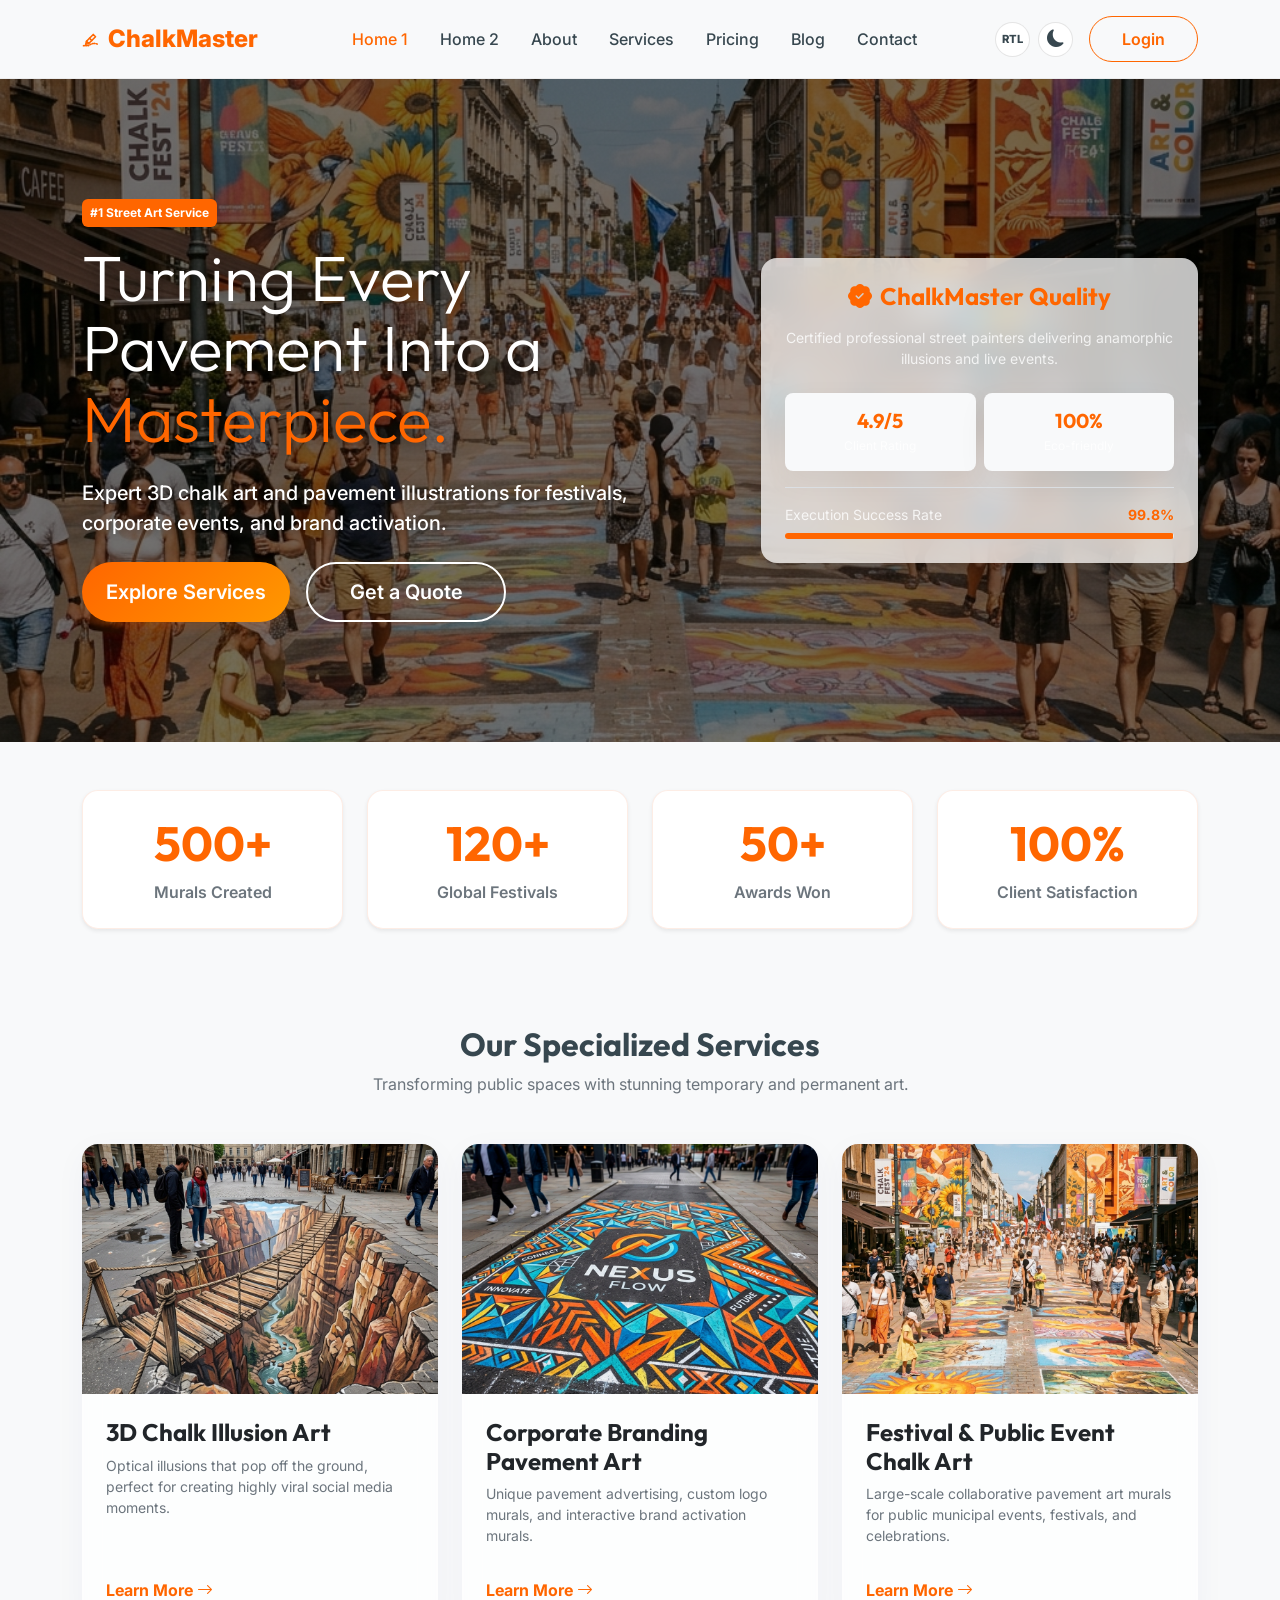
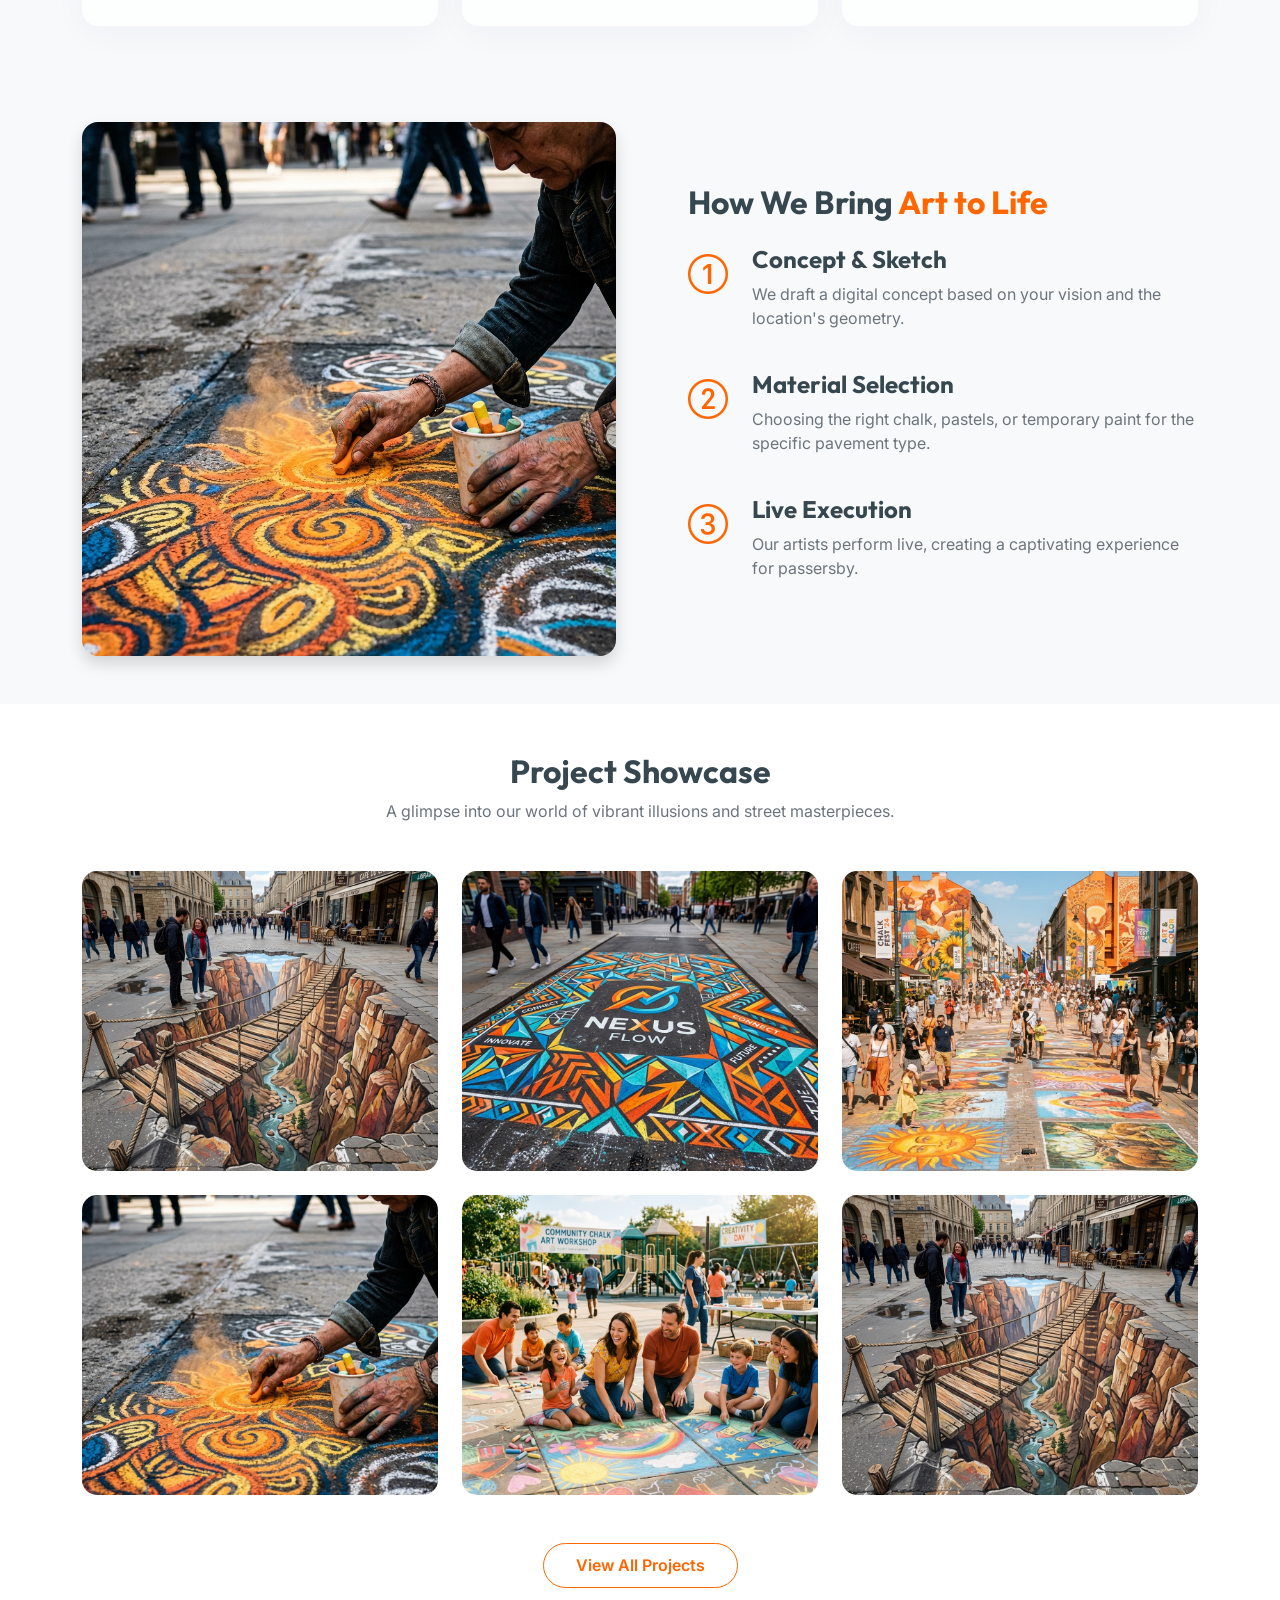
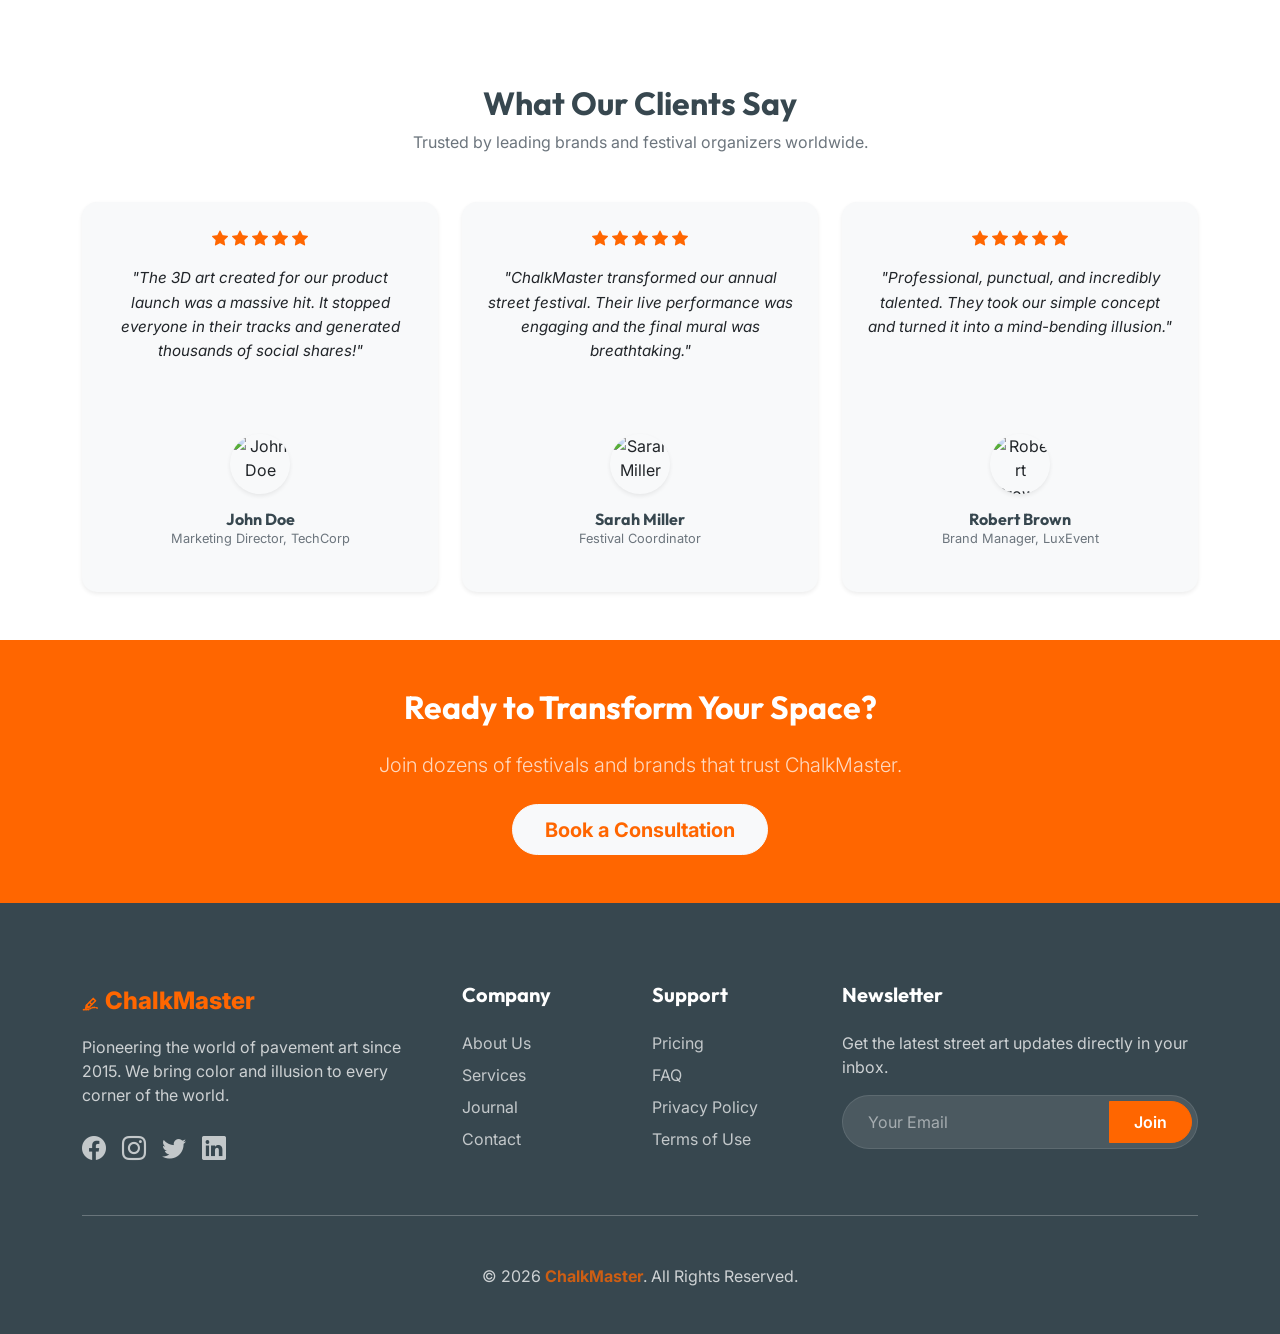
==== commit 4182f882: "clientcorrections1" ====
--- a/index.html
+++ b/index.html
@@ -22,7 +22,7 @@
     <nav class="navbar navbar-expand-lg sticky-top">
         <div class="container">
             <a class="navbar-brand" href="index.html">
-                <i class="bi bi-brush"></i> ChalkMaster
+                <svg class="chalk-logo-icon" viewBox="0 0 24 24" fill="none" stroke="currentColor" stroke-linecap="round" stroke-linejoin="round"><path d="M6 15L15 6L18 9L9 18Z" /><path d="M10 11L13 14" /><path d="M6 15L5 19L9 18Z" /><path d="M2 21c3-1 5 1 8-1s6-3 11-1" stroke-dasharray="1 2" /></svg> ChalkMaster
             </a>
             
             <div class="d-flex align-items-center order-lg-last gap-2">
@@ -55,7 +55,7 @@
     <div class="offcanvas offcanvas-start" id="mobileMenu">
         <div class="offcanvas-header border-bottom">
             <a class="navbar-brand" href="index.html">
-                <i class="bi bi-brush"></i> ChalkMaster
+                <svg class="chalk-logo-icon" viewBox="0 0 24 24" fill="none" stroke="currentColor" stroke-linecap="round" stroke-linejoin="round"><path d="M6 15L15 6L18 9L9 18Z" /><path d="M10 11L13 14" /><path d="M6 15L5 19L9 18Z" /><path d="M2 21c3-1 5 1 8-1s6-3 11-1" stroke-dasharray="1 2" /></svg> ChalkMaster
             </a>
             <button type="button" class="btn-close" data-bs-dismiss="offcanvas"></button>
         </div>
@@ -84,14 +84,43 @@
         <!-- Hero Section -->
         <section class="hero-section hero-home">
             <div class="container">
-                <div class="row justify-content-center text-center">
-                    <div class="col-lg-8">
+                <div class="row align-items-center text-start g-5">
+                    <div class="col-lg-7">
                         <span class="badge bg-primary-subtle text-primary mb-3 p-2">#1 Street Art Service</span>
-                        <h1 class="hero-title">Turning Every Pavement Into a <span class="text-primary">Masterpiece.</span></h1>
-                        <p class="lead mb-4 text-secondary">Expert 3D chalk art and pavement illustrations for festivals, corporate events, and brand activation.</p>
-                        <div class="d-flex flex-column flex-sm-row gap-3 justify-content-center align-items-center">
-                            <a href="services.html" class="btn btn-primary btn-lg">Explore Services</a>
-                            <a href="contact.html" class="btn btn-outline-light btn-lg">Get a Quote</a>
+                        <h1 class="hero-title display-4 fw-extrabold text-white">Turning Every Pavement Into a <span class="text-primary">Masterpiece.</span></h1>
+                        <p class="lead mb-4 text-secondary opacity-90">Expert 3D chalk art and pavement illustrations for festivals, corporate events, and brand activation.</p>
+                        <div class="d-flex flex-column flex-sm-row gap-3">
+                            <a href="services.html" class="btn btn-primary btn-lg brand-btn-gradient px-4">Explore Services</a>
+                            <a href="contact.html" class="btn btn-outline-light btn-lg px-4">Get a Quote</a>
+                        </div>
+                    </div>
+                    <div class="col-lg-5">
+                        <div class="glass-card p-4 text-center hover-lift border-0 shadow">
+                            <h3 class="h4 text-primary fw-bold mb-3"><i class="bi bi-patch-check-fill me-2"></i>ChalkMaster Quality</h3>
+                            <p class="text-secondary small mb-4">Certified professional street painters delivering anamorphic illusions and live events.</p>
+                            <div class="row g-2 mb-3">
+                                <div class="col-6">
+                                    <div class="p-3 bg-light rounded-3 text-center card">
+                                        <h5 class="text-primary fw-bold mb-1">4.9/5</h5>
+                                        <small class="text-secondary" style="font-size: 0.75rem;">Client Rating</small>
+                                    </div>
+                                </div>
+                                <div class="col-6">
+                                    <div class="p-3 bg-light rounded-3 text-center card">
+                                        <h5 class="text-primary fw-bold mb-1">100%</h5>
+                                        <small class="text-secondary" style="font-size: 0.75rem;">Eco-friendly</small>
+                                    </div>
+                                </div>
+                            </div>
+                            <div class="border-top pt-3 text-start">
+                                <div class="d-flex align-items-center justify-content-between mb-2">
+                                    <span class="small text-secondary">Execution Success Rate</span>
+                                    <span class="small fw-bold text-primary">99.8%</span>
+                                </div>
+                                <div class="progress" style="height: 6px;">
+                                    <div class="progress-bar bg-primary" role="progressbar" style="width: 99.8%" aria-valuenow="99.8" aria-valuemin="0" aria-valuemax="100"></div>
+                                </div>
+                            </div>
                         </div>
                     </div>
                 </div>
@@ -103,27 +132,27 @@
             <div class="container">
                 <div class="row text-center g-4">
                     <div class="col-lg-3 col-md-6">
-                        <div class="card stat-card h-100 p-4 border-1">
+                        <div class="glass-card stat-card h-100 p-4 border-0 shadow-sm hover-lift">
                             <h2 class="display-5 fw-bold text-primary">500+</h2>
-                            <p class="text-secondary mb-0">Murals Created</p>
+                            <p class="text-secondary mb-0 fw-semibold">Murals Created</p>
                         </div>
                     </div>
                     <div class="col-lg-3 col-md-6">
-                        <div class="card stat-card h-100 p-4 border-1">
+                        <div class="glass-card stat-card h-100 p-4 border-0 shadow-sm hover-lift">
                             <h2 class="display-5 fw-bold text-primary">120+</h2>
-                            <p class="text-secondary mb-0">Global Festivals</p>
+                            <p class="text-secondary mb-0 fw-semibold">Global Festivals</p>
                         </div>
                     </div>
                     <div class="col-lg-3 col-md-6">
-                        <div class="card stat-card h-100 p-4 border-1">
+                        <div class="glass-card stat-card h-100 p-4 border-0 shadow-sm hover-lift">
                             <h2 class="display-5 fw-bold text-primary">50+</h2>
-                            <p class="text-secondary mb-0">Awards Won</p>
+                            <p class="text-secondary mb-0 fw-semibold">Awards Won</p>
                         </div>
                     </div>
                     <div class="col-lg-3 col-md-6">
-                        <div class="card stat-card h-100 p-4 border-1">
+                        <div class="glass-card stat-card h-100 p-4 border-0 shadow-sm hover-lift">
                             <h2 class="display-5 fw-bold text-primary">100%</h2>
-                            <p class="text-secondary mb-0">Client Satisfaction</p>
+                            <p class="text-secondary mb-0 fw-semibold">Client Satisfaction</p>
                         </div>
                     </div>
                 </div>
@@ -135,17 +164,17 @@
             <div class="container">
                 <div class="text-center mb-5">
                     <h2 class="section-title">Our Specialized Services</h2>
-                    <p class="text-secondary">Transforming public spaces with temporary and permanent art.</p>
+                    <p class="text-secondary">Transforming public spaces with stunning temporary and permanent art.</p>
                 </div>
                 <div class="row g-4 justify-content-center">
                     <!-- Service 1 -->
                     <div class="col-lg-4 col-md-6">
-                        <div class="card h-100 overflow-hidden">
-                            <img src="https://images.unsplash.com/photo-1544531585-9847b68c8c86?auto=format&fit=crop&q=80&w=800" alt="3D Street Art" class="card-img-top service-img">
+                        <div class="glass-card h-100 overflow-hidden hover-lift border-0">
+                            <img src="assets/img/3d_chalk_illusion.png" alt="3D Chalk Illusion Art" class="card-img-top service-img">
                             <div class="card-body p-4 d-flex flex-column">
-                                <h3>3D Street Art</h3>
-                                <p class="text-secondary">Optical illusions that pop off the ground, perfect for social media moments.</p>
-                                <div class="mt-auto">
+                                <h3 class="h4 fw-bold">3D Chalk Illusion Art</h3>
+                                <p class="text-secondary small">Optical illusions that pop off the ground, perfect for creating highly viral social media moments.</p>
+                                <div class="mt-auto pt-3">
                                     <a href="service-details.html" class="text-primary fw-bold text-decoration-none">Learn More <i class="bi bi-arrow-right"></i></a>
                                 </div>
                             </div>
@@ -153,12 +182,12 @@
                     </div>
                     <!-- Service 2 -->
                     <div class="col-lg-4 col-md-6">
-                        <div class="card h-100 overflow-hidden">
-                            <img src="https://images.unsplash.com/photo-1596464716127-f2a82984de30?auto=format&fit=crop&q=80&w=800" alt="Corporate Branding" class="card-img-top service-img">
+                        <div class="glass-card h-100 overflow-hidden hover-lift border-0">
+                            <img src="assets/img/corporate_branding_pavement.png" alt="Corporate Branding Pavement Art" class="card-img-top service-img">
                             <div class="card-body p-4 d-flex flex-column">
-                                <h3>Corporate Branding</h3>
-                                <p class="text-secondary">Unique pavement advertising and brand activation murals.</p>
-                                <div class="mt-auto">
+                                <h3 class="h4 fw-bold">Corporate Branding Pavement Art</h3>
+                                <p class="text-secondary small">Unique pavement advertising, custom logo murals, and interactive brand activation murals.</p>
+                                <div class="mt-auto pt-3">
                                     <a href="service-details.html" class="text-primary fw-bold text-decoration-none">Learn More <i class="bi bi-arrow-right"></i></a>
                                 </div>
                             </div>
@@ -166,12 +195,12 @@
                     </div>
                     <!-- Service 3 -->
                     <div class="col-lg-4 col-md-6">
-                        <div class="card h-100 overflow-hidden">
-                            <img src="https://images.unsplash.com/photo-1518770660439-4636190af475?auto=format&fit=crop&q=80&w=800" alt="Festival Murals" class="card-img-top service-img">
+                        <div class="glass-card h-100 overflow-hidden hover-lift border-0">
+                            <img src="assets/img/festival_chalk_art.png" alt="Festival & Public Event Chalk Art" class="card-img-top service-img">
                             <div class="card-body p-4 d-flex flex-column">
-                                <h3>Festival Murals</h3>
-                                <p class="text-secondary">Large-scale collaborative art pieces for public events and celebrations.</p>
-                                <div class="mt-auto">
+                                <h3 class="h4 fw-bold">Festival & Public Event Chalk Art</h3>
+                                <p class="text-secondary small">Large-scale collaborative pavement art murals for public municipal events, festivals, and celebrations.</p>
+                                <div class="mt-auto pt-3">
                                     <a href="service-details.html" class="text-primary fw-bold text-decoration-none">Learn More <i class="bi bi-arrow-right"></i></a>
                                 </div>
                             </div>
@@ -184,30 +213,30 @@
         <!-- Process Section -->
         <section class="py-5 bg-light">
             <div class="container">
-                <div class="row align-items-center">
+                <div class="row align-items-center g-5">
                     <div class="col-lg-6">
-                        <img src="https://images.unsplash.com/photo-1544531585-9847b68c8c86?auto=format&fit=crop&q=80&w=1000" alt="Process" class="img-fluid rounded-4 shadow">
-                    </div>
-                    <div class="col-lg-6 mt-5 mt-lg-0 ps-lg-5">
+                        <img src="assets/img/artist_creating_artwork.png" alt="Artist Creating Artwork" class="img-fluid rounded-4 shadow hover-lift">
+                    </div>
+                    <div class="col-lg-6 ps-lg-5">
                         <h2 class="mb-4">How We Bring <span class="text-primary">Art to Life</span></h2>
                         <div class="d-flex mb-4">
                             <div class="me-4 fs-1 text-primary"><i class="bi bi-1-circle"></i></div>
                             <div>
-                                <h4>Concept & Sketch</h4>
+                                <h4 class="fw-bold">Concept & Sketch</h4>
                                 <p class="text-secondary">We draft a digital concept based on your vision and the location's geometry.</p>
                             </div>
                         </div>
                         <div class="d-flex mb-4">
                             <div class="me-4 fs-1 text-primary"><i class="bi bi-2-circle"></i></div>
                             <div>
-                                <h4>Material Selection</h4>
+                                <h4 class="fw-bold">Material Selection</h4>
                                 <p class="text-secondary">Choosing the right chalk, pastels, or temporary paint for the specific pavement type.</p>
                             </div>
                         </div>
                         <div class="d-flex">
                             <div class="me-4 fs-1 text-primary"><i class="bi bi-3-circle"></i></div>
                             <div>
-                                <h4>Live Execution</h4>
+                                <h4 class="fw-bold">Live Execution</h4>
                                 <p class="text-secondary">Our artists perform live, creating a captivating experience for passersby.</p>
                             </div>
                         </div>
@@ -226,55 +255,55 @@
                 <div class="row g-4">
                     <div class="col-md-4">
                         <div class="gallery-item">
-                            <img src="https://images.unsplash.com/photo-1518770660439-4636190af475?auto=format&fit=crop&q=80&w=800" alt="The Dragon's Lair">
-                            <div class="gallery-overlay">
-                                <h4>The Dragon's Lair</h4>
+                            <img src="assets/img/3d_chalk_illusion.png" alt="3D Canyon Illusion">
+                            <div class="gallery-overlay">
+                                <h4>The Canyon Abyss</h4>
                                 <p>3D Illusion for City Festival</p>
                             </div>
                         </div>
                     </div>
                     <div class="col-md-4">
                         <div class="gallery-item">
-                            <img src="https://images.unsplash.com/photo-1544531585-9847b68c8c86?auto=format&fit=crop&q=80&w=800" alt="Ocean Abyss">
-                            <div class="gallery-overlay">
-                                <h4>Ocean Abyss</h4>
+                            <img src="assets/img/corporate_branding_pavement.png" alt="Corporate Pavement Logo">
+                            <div class="gallery-overlay">
+                                <h4>Brand Launch Canvas</h4>
                                 <p>Corporate Event Branding</p>
                             </div>
                         </div>
                     </div>
                     <div class="col-md-4">
                         <div class="gallery-item">
-                            <img src="https://images.unsplash.com/photo-1596464716127-f2a82984de30?auto=format&fit=crop&q=80&w=800" alt="Urban Jungle">
-                            <div class="gallery-overlay">
-                                <h4>Urban Jungle</h4>
+                            <img src="assets/img/festival_chalk_art.png" alt="Festival Street Mural">
+                            <div class="gallery-overlay">
+                                <h4>Urban Community Garden</h4>
                                 <p>Public Art Installation</p>
                             </div>
                         </div>
                     </div>
                     <div class="col-md-4">
                         <div class="gallery-item">
-                            <img src="https://images.unsplash.com/photo-1513364776144-60967b0f800f?auto=format&fit=crop&q=80&w=800" alt="Starry Night Remix">
-                            <div class="gallery-overlay">
-                                <h4>Starry Night Remix</h4>
+                            <img src="assets/img/artist_creating_artwork.png" alt="Live Painting Session">
+                            <div class="gallery-overlay">
+                                <h4>Live Canvas Creation</h4>
                                 <p>Street Art Competition</p>
                             </div>
                         </div>
                     </div>
                     <div class="col-md-4">
                         <div class="gallery-item">
-                            <img src="https://images.unsplash.com/photo-1579783902614-a3fb3927b6a5?auto=format&fit=crop&q=80&w=800" alt="Neon Dream">
-                            <div class="gallery-overlay">
-                                <h4>Neon Dream</h4>
-                                <p>Music Festival Mural</p>
-                            </div>
-                        </div>
-                    </div>
-                    <div class="col-md-4">
-                        <div class="gallery-item">
-                            <img src="https://images.unsplash.com/photo-1541963463532-d68292c34b19?auto=format&fit=crop&q=80&w=800" alt="Concrete Garden">
-                            <div class="gallery-overlay">
-                                <h4>Concrete Garden</h4>
-                                <p>Community Space Beautification</p>
+                            <img src="assets/img/family_interactive_chalk.png" alt="Family Workshop Murals">
+                            <div class="gallery-overlay">
+                                <h4>Interactive Chalk Zone</h4>
+                                <p>Family & Interactive Experience</p>
+                            </div>
+                        </div>
+                    </div>
+                    <div class="col-md-4">
+                        <div class="gallery-item">
+                            <img src="assets/img/3d_chalk_illusion.png" alt="Pavement Waterfall 3D">
+                            <div class="gallery-overlay">
+                                <h4>Cascading Waterfalls</h4>
+                                <p>3D Illusion Masterpiece</p>
                             </div>
                         </div>
                     </div>
@@ -370,7 +399,7 @@
             <div class="row g-4">
                 <div class="col-lg-4">
                     <a class="footer-logo mb-3 d-inline-block" href="index.html">
-                        <i class="bi bi-brush"></i> ChalkMaster
+                        <svg class="chalk-logo-icon" viewBox="0 0 24 24" fill="none" stroke="currentColor" stroke-linecap="round" stroke-linejoin="round"><path d="M6 15L15 6L18 9L9 18Z" /><path d="M10 11L13 14" /><path d="M6 15L5 19L9 18Z" /><path d="M2 21c3-1 5 1 8-1s6-3 11-1" stroke-dasharray="1 2" /></svg> ChalkMaster
                     </a>
                     <p class="opacity-75">Pioneering the world of pavement art since 2015. We bring color and illusion to every corner of the world.</p>
                     <div class="d-flex gap-3 mt-4">
--- a/assets/css/style.css
+++ b/assets/css/style.css
@@ -1,3 +1,5 @@
+@import url('https://fonts.googleapis.com/css2?family=Outfit:wght@400;500;600;700;800&family=Inter:wght@400;500;600;700;800&display=swap');
+
 /* 
     Chalk Art & Pavement Illustration Services
     Author: Antigravity
@@ -8,7 +10,7 @@
 */
 
 :root {
-    --primary-color: #e65100;
+    --primary-color: #ff6600;
     --secondary-color: #37474f;
     --tertiary-color: #f8f9fa;
     --text-dark: #212529;
@@ -20,14 +22,71 @@
 
 [data-bs-theme="dark"] {
     --tertiary-color: #1a1d20;
-    --secondary-color: #0f1112; /* Darker for footer background in dark mode */
+    --secondary-color: #0f1112;
+    /* Darker for footer background in dark mode */
     --text-dark: #f8f9fa;
     --text-light: #212529;
 }
 
+/* System-wide Bootstrap Blue Utility Overrides to Cohesive Orange */
+.text-primary {
+    color: var(--primary-color) !important;
+}
+
+.text-primary-emphasis {
+    color: #e65100 !important;
+}
+
+.bg-primary-subtle {
+    background-color: rgba(255, 102, 0, 0.12) !important;
+}
+
+.bg-primary {
+    background-color: var(--primary-color) !important;
+}
+
+.border-primary {
+    border-color: var(--primary-color) !important;
+}
+
+.btn-primary {
+    background-color: var(--primary-color) !important;
+    border-color: var(--primary-color) !important;
+    color: white !important;
+}
+
+.btn-primary:hover,
+.btn-primary:focus,
+.btn-primary:active {
+    background-color: #e65100 !important;
+    border-color: #e65100 !important;
+    color: white !important;
+}
+
+.btn-outline-primary {
+    color: var(--primary-color) !important;
+    border-color: var(--primary-color) !important;
+}
+
+.btn-outline-primary:hover,
+.btn-outline-primary:focus,
+.btn-outline-primary:active,
+.btn-outline-primary.active {
+    background-color: var(--primary-color) !important;
+    color: white !important;
+    border-color: var(--primary-color) !important;
+}
+
+.btn-check:checked+.btn-outline-primary {
+    background-color: var(--primary-color) !important;
+    border-color: var(--primary-color) !important;
+    color: white !important;
+}
+
 [data-bs-theme="dark"] .text-dark {
     color: var(--text-dark) !important;
 }
+
 
 [data-bs-theme="dark"] .text-secondary {
     color: rgba(255, 255, 255, 0.7) !important;
@@ -81,23 +140,44 @@
 }
 
 /* Typography */
-h1, h2, h3, h4, h5, h6 {
+h1,
+h2,
+h3,
+h4,
+h5,
+h6 {
+    font-family: 'Outfit', sans-serif;
     font-weight: 700;
     color: var(--secondary-color);
 }
 
-[data-bs-theme="dark"] h1, 
-[data-bs-theme="dark"] h2, 
-[data-bs-theme="dark"] h3, 
-[data-bs-theme="dark"] h4, 
-[data-bs-theme="dark"] h5, 
+[data-bs-theme="dark"] h1,
+[data-bs-theme="dark"] h2,
+[data-bs-theme="dark"] h3,
+[data-bs-theme="dark"] h4,
+[data-bs-theme="dark"] h5,
 [data-bs-theme="dark"] h6 {
     color: var(--primary-color);
 }
 
-.bg-primary h1, .bg-primary h2, .bg-primary h3, .bg-primary h4, .bg-primary h5, .bg-primary h6,
-.bg-secondary h1, .bg-secondary h2, .bg-secondary h3, .bg-secondary h4, .bg-secondary h5, .bg-secondary h6,
-.text-white h1, .text-white h2, .text-white h3, .text-white h4, .text-white h5, .text-white h6 {
+.bg-primary h1,
+.bg-primary h2,
+.bg-primary h3,
+.bg-primary h4,
+.bg-primary h5,
+.bg-primary h6,
+.bg-secondary h1,
+.bg-secondary h2,
+.bg-secondary h3,
+.bg-secondary h4,
+.bg-secondary h5,
+.bg-secondary h6,
+.text-white h1,
+.text-white h2,
+.text-white h3,
+.text-white h4,
+.text-white h5,
+.text-white h6 {
     color: white !important;
 }
 
@@ -106,7 +186,7 @@
     padding: 1rem 0;
     transition: var(--transition);
     background: var(--tertiary-color);
-    border-bottom: 1px solid rgba(0,0,0,0.05);
+    border-bottom: 1px solid rgba(0, 0, 0, 0.05);
 }
 
 .navbar-brand {
@@ -118,8 +198,16 @@
     gap: 0.5rem;
 }
 
-.navbar-brand i {
+.navbar-brand i,
+.navbar-brand svg {
     color: #ff6600 !important;
+}
+
+.chalk-logo-icon {
+    width: 18px;
+    height: 18px;
+    stroke-width: 2.2;
+    vertical-align: middle;
 }
 
 .nav-link {
@@ -133,12 +221,14 @@
         margin: 0 0.2rem;
         font-size: 0.9rem;
     }
+
     .navbar-brand {
         font-size: 1.25rem;
     }
 }
 
-.nav-link:hover, .nav-link.active {
+.nav-link:hover,
+.nav-link.active {
     color: var(--primary-color) !important;
 }
 
@@ -192,7 +282,7 @@
     padding: 0 !important;
     transition: var(--transition);
     background: white;
-    border: 1px solid rgba(0,0,0,0.1);
+    border: 1px solid rgba(0, 0, 0, 0.1);
     color: var(--secondary-color);
     font-size: 0.7rem;
     font-weight: 800;
@@ -211,7 +301,7 @@
 
 [data-bs-theme="dark"] .page-toggle {
     background: #2c3034;
-    border-color: rgba(255,255,255,0.1);
+    border-color: rgba(255, 255, 255, 0.1);
     color: white;
 }
 
@@ -231,13 +321,33 @@
     color: white;
 }
 
-.hero-about { background-image: linear-gradient(rgba(0, 0, 0, 0.7), rgba(0, 0, 0, 0.7)), url('https://images.unsplash.com/photo-1513364776144-60967b0f800f?auto=format&fit=crop&q=80&w=1920'); }
-.hero-services { background-image: linear-gradient(rgba(0, 0, 0, 0.7), rgba(0, 0, 0, 0.7)), url('https://images.unsplash.com/photo-1544531585-9847b68c8c86?auto=format&fit=crop&q=80&w=1920'); }
-.hero-pricing { background-image: linear-gradient(rgba(0, 0, 0, 0.7), rgba(0, 0, 0, 0.7)), url('https://images.unsplash.com/photo-1596464716127-f2a82984de30?auto=format&fit=crop&q=80&w=1920'); }
-.hero-blog { background-image: linear-gradient(rgba(0, 0, 0, 0.7), rgba(0, 0, 0, 0.7)), url('https://images.unsplash.com/photo-1518770660439-4636190af475?auto=format&fit=crop&q=80&w=1920'); }
-.hero-contact { background-image: linear-gradient(rgba(0, 0, 0, 0.7), rgba(0, 0, 0, 0.7)), url('https://images.unsplash.com/photo-1552664730-d307ca884978?auto=format&fit=crop&q=80&w=1920'); }
-.hero-home { background-image: linear-gradient(rgba(0, 0, 0, 0.5), rgba(0, 0, 0, 0.5)), url('https://images.unsplash.com/photo-1579783902614-a3fb3927b6a5?auto=format&fit=crop&q=80&w=1920'); }
-.hero-home-2 { background-image: linear-gradient(rgba(0, 0, 0, 0.5), rgba(0, 0, 0, 0.5)), url('https://images.unsplash.com/photo-1541963463532-d68292c34b19?auto=format&fit=crop&q=80&w=1920'); }
+.hero-about {
+    background-image: linear-gradient(rgba(0, 0, 0, 0.7), rgba(0, 0, 0, 0.7)), url('../img/artist_creating_artwork.png');
+}
+
+.hero-services {
+    background-image: linear-gradient(rgba(0, 0, 0, 0.7), rgba(0, 0, 0, 0.7)), url('../img/corporate_branding_pavement.png');
+}
+
+.hero-pricing {
+    background-image: linear-gradient(rgba(0, 0, 0, 0.7), rgba(0, 0, 0, 0.7)), url('../img/family_interactive_chalk.png');
+}
+
+.hero-blog {
+    background-image: linear-gradient(rgba(0, 0, 0, 0.7), rgba(0, 0, 0, 0.7)), url('../img/festival_chalk_art.png');
+}
+
+.hero-contact {
+    background-image: linear-gradient(rgba(0, 0, 0, 0.7), rgba(0, 0, 0, 0.7)), url('../img/corporate_branding_pavement.png');
+}
+
+.hero-home {
+    background-image: linear-gradient(rgba(0, 0, 0, 0.55), rgba(0, 0, 0, 0.55)), url('../img/festival_chalk_art.png');
+}
+
+.hero-home-2 {
+    background-image: linear-gradient(rgba(0, 0, 0, 0.55), rgba(0, 0, 0, 0.55)), url('../img/3d_chalk_illusion.png');
+}
 
 [data-bs-theme="dark"] .hero-section {
     background-blend-mode: soft-light;
@@ -246,7 +356,7 @@
 
 .hero-section .hero-title {
     color: white;
-    text-shadow: 0 2px 15px rgba(0,0,0,0.5);
+    text-shadow: 0 2px 15px rgba(0, 0, 0, 0.5);
 }
 
 .hero-section .lead {
@@ -298,16 +408,25 @@
 .card {
     border: none;
     border-radius: 15px;
-    box-shadow: 0 10px 30px rgba(0,0,0,0.05);
+    box-shadow: 0 10px 30px rgba(0, 0, 0, 0.05);
     transition: var(--transition);
     overflow: hidden;
     background: var(--tertiary-color);
     color: var(--text-dark);
+    display: flex;
+    flex-direction: column;
+    height: 100%;
+}
+
+.card-body {
+    display: flex;
+    flex-direction: column;
+    flex: 1 1 auto;
 }
 
 .card:hover {
     transform: translateY(-10px);
-    box-shadow: 0 15px 40px rgba(0,0,0,0.1);
+    box-shadow: 0 15px 40px rgba(0, 0, 0, 0.1);
 }
 
 .divider-text {
@@ -318,7 +437,8 @@
 }
 
 [data-bs-theme="dark"] .divider-text {
-    background-color: #1a1d20; /* Matches card background in dark mode */
+    background-color: #1a1d20;
+    /* Matches card background in dark mode */
     color: rgba(255, 255, 255, 0.5);
 }
 
@@ -366,7 +486,7 @@
 
 [data-bs-theme="dark"] .card.bg-light {
     background-color: #212529 !important;
-    border: 1px solid rgba(255,255,255,0.1) !important;
+    border: 1px solid rgba(255, 255, 255, 0.1) !important;
 }
 
 /* Footer */
@@ -377,7 +497,7 @@
 }
 
 footer a {
-    color: rgba(255,255,255,0.7);
+    color: rgba(255, 255, 255, 0.7);
     text-decoration: none;
     transition: var(--transition);
 }
@@ -386,7 +506,7 @@
     color: var(--primary-color);
 }
 
-.footer-logo, 
+.footer-logo,
 .footer-logo:hover {
     font-size: 1.5rem;
     font-weight: 800;
@@ -395,7 +515,9 @@
 }
 
 .footer-logo i,
-.footer-logo:hover i {
+.footer-logo svg,
+.footer-logo:hover i,
+.footer-logo:hover svg {
     color: #ff6600 !important;
 }
 
@@ -442,12 +564,13 @@
 }
 
 .sidebar .nav-link {
-    color: rgba(255,255,255,0.7) !important;
+    color: rgba(255, 255, 255, 0.7) !important;
     padding: 1rem 1.5rem;
 }
 
-.sidebar .nav-link:hover, .sidebar .nav-link.active {
-    background: rgba(255,255,255,0.1);
+.sidebar .nav-link:hover,
+.sidebar .nav-link.active {
+    background: rgba(255, 255, 255, 0.1);
     color: var(--primary-color) !important;
 }
 
@@ -460,9 +583,11 @@
     .sidebar {
         margin-left: -250px;
     }
+
     .sidebar.show {
         margin-left: 0;
     }
+
     .main-content {
         margin-left: 0;
     }
@@ -494,7 +619,8 @@
 }
 
 [dir="rtl"] .bi-arrow-right::before {
-    content: "\f12f"; /* bi-arrow-left */
+    content: "\f12f";
+    /* bi-arrow-left */
 }
 
 [dir="rtl"] .navbar-brand i {
@@ -538,7 +664,8 @@
     left: 0;
     width: 100%;
     height: 100%;
-    background: rgba(230, 81, 0, 0.85); /* Primary color with transparency */
+    background: rgba(230, 81, 0, 0.85);
+    /* Primary color with transparency */
     display: flex;
     flex-direction: column;
     justify-content: center;
@@ -631,7 +758,7 @@
     background-color: white;
     position: relative;
     border-radius: 15px;
-    box-shadow: 0 5px 15px rgba(0,0,0,0.05);
+    box-shadow: 0 5px 15px rgba(0, 0, 0, 0.05);
 }
 
 [data-bs-theme="dark"] .timeline-content {
@@ -642,14 +769,17 @@
     .timeline::after {
         left: 31px;
     }
+
     .timeline-item {
         width: 100%;
         padding-left: 70px;
         padding-right: 25px;
     }
+
     .timeline-item::after {
         left: 21px;
     }
+
     .right {
         left: 0;
     }
@@ -662,7 +792,7 @@
     background: white;
     border-radius: 20px;
     transition: var(--transition);
-    border: 1px solid rgba(0,0,0,0.05);
+    border: 1px solid rgba(0, 0, 0, 0.05);
     height: 100%;
     display: flex;
     flex-direction: column;
@@ -674,6 +804,7 @@
     .value-card {
         padding: 2rem 1rem;
     }
+
     .card-body {
         padding: 1.5rem !important;
     }
@@ -681,7 +812,7 @@
 
 [data-bs-theme="dark"] .value-card {
     background: #1a1d20;
-    border-color: rgba(255,255,255,0.05);
+    border-color: rgba(255, 255, 255, 0.05);
 }
 
 .value-card:hover {
@@ -689,8 +820,8 @@
     transform: translateY(-10px);
 }
 
-.value-card:hover i, 
-.value-card:hover h4, 
+.value-card:hover i,
+.value-card:hover h4,
 .value-card:hover p {
     color: white !important;
 }
@@ -720,22 +851,24 @@
 .team-card {
     background: white;
     border-radius: 20px;
-    box-shadow: 0 10px 30px rgba(0,0,0,0.05);
+    box-shadow: 0 10px 30px rgba(0, 0, 0, 0.05);
     transition: var(--transition);
     overflow: hidden;
-    border: 1px solid rgba(0,0,0,0.05);
+    border: 1px solid rgba(0, 0, 0, 0.05);
     height: 100%;
     color: var(--text-dark);
+    display: flex;
+    flex-direction: column;
 }
 
 [data-bs-theme="dark"] .team-card {
     background: #1a1d20;
-    border-color: rgba(255,255,255,0.05);
+    border-color: rgba(255, 255, 255, 0.05);
 }
 
 .team-card:hover {
     transform: translateY(-10px);
-    box-shadow: 0 20px 40px rgba(0,0,0,0.1);
+    box-shadow: 0 20px 40px rgba(0, 0, 0, 0.1);
     border-color: var(--primary-color);
 }
 
@@ -762,7 +895,8 @@
     display: flex;
     justify-content: center;
     gap: 12px;
-    margin-top: 15px;
+    margin-top: auto;
+    padding-top: 15px;
 }
 
 .team-social a {
@@ -792,7 +926,8 @@
 }
 
 .team-card:hover .team-img {
-    filter: none; /* Removed dimming */
+    filter: none;
+    /* Removed dimming */
 }
 
 .team-card h4 {
@@ -806,9 +941,9 @@
 
 /* Service Packages */
 .package-card {
-    border: 1px solid rgba(0,0,0,0.05);
+    border: 1px solid rgba(0, 0, 0, 0.05);
     border-radius: 20px;
-    padding: 3rem 2rem;
+    padding: 3rem 2rem !important;
     background: white;
     transition: var(--transition);
     position: relative;
@@ -821,19 +956,14 @@
 
 [data-bs-theme="dark"] .package-card {
     background: #1a1d20;
-    border-color: rgba(255,255,255,0.05);
+    border-color: rgba(255, 255, 255, 0.05);
 }
 
 .package-card.featured {
-    border: 2px solid var(--primary-color);
-    transform: scale(1.05);
+    border: 2px solid var(--primary-color) !important;
     z-index: 1;
-}
-
-@media (min-width: 992px) and (max-width: 1200px) {
-    .package-card.featured {
-        transform: scale(1);
-    }
+    background: var(--brand-gradient) !important;
+    color: white !important;
 }
 
 .package-card.featured::before {
@@ -849,6 +979,10 @@
     font-weight: 700;
 }
 
+.package-card.no-ribbon::before {
+    display: none !important;
+}
+
 .package-card h2 {
     font-size: 3rem;
     margin: 1.5rem 0;
@@ -869,7 +1003,7 @@
 }
 
 [data-bs-theme="dark"] .package-card ul li {
-    color: rgba(255,255,255,0.7);
+    color: rgba(255, 255, 255, 0.7);
 }
 
 .package-card ul li i {
@@ -882,7 +1016,7 @@
     margin-bottom: 1rem;
     border-radius: 15px !important;
     overflow: hidden;
-    box-shadow: 0 5px 15px rgba(0,0,0,0.02);
+    box-shadow: 0 5px 15px rgba(0, 0, 0, 0.02);
 }
 
 .accordion-button {
@@ -950,14 +1084,21 @@
     background: white;
     padding: 1.5rem;
     border-radius: 15px;
-    border: 1px solid rgba(0,0,0,0.05);
+    border: 1px solid rgba(0, 0, 0, 0.05);
     transition: var(--transition);
     color: var(--text-dark);
+    display: flex;
+    flex-direction: column;
+    height: 100%;
+}
+
+.addon-card span.text-primary {
+    margin-top: auto;
 }
 
 [data-bs-theme="dark"] .addon-card {
     background: #1a1d20;
-    border-color: rgba(255,255,255,0.05);
+    border-color: rgba(255, 255, 255, 0.05);
 }
 
 .addon-card:hover {
@@ -1157,7 +1298,7 @@
     background: white;
     border-radius: 25px;
     overflow: hidden;
-    box-shadow: 0 15px 40px rgba(0,0,0,0.05);
+    box-shadow: 0 15px 40px rgba(0, 0, 0, 0.05);
     display: flex;
     flex-direction: column;
     transition: var(--transition);
@@ -1193,10 +1334,12 @@
         flex-direction: row;
         min-height: 450px;
     }
+
     .blog-featured-img {
         width: 50%;
         height: auto;
     }
+
     .blog-featured-content {
         width: 50%;
         padding: 4rem !important;
@@ -1219,6 +1362,7 @@
     margin-bottom: 0.75rem;
     display: -webkit-box;
     -webkit-line-clamp: 2;
+    line-clamp: 2;
     -webkit-box-orient: vertical;
     overflow: hidden;
     min-height: 3.4rem;
@@ -1227,6 +1371,7 @@
 .blog-card-body p {
     display: -webkit-box;
     -webkit-line-clamp: 3;
+    line-clamp: 3;
     -webkit-box-orient: vertical;
     overflow: hidden;
     min-height: 4.4rem;
@@ -1251,10 +1396,12 @@
 
 /* Quote area — FIXED height so all cards are identical regardless of text length */
 .testimonial-quote {
-    height: 9rem;           /* Fixed: ~5-6 lines at 0.95rem / 1.6 line-height */
+    height: 9rem;
+    /* Fixed: ~5-6 lines at 0.95rem / 1.6 line-height */
     overflow: hidden;
     display: -webkit-box;
     -webkit-line-clamp: 6;
+    line-clamp: 6;
     -webkit-box-orient: vertical;
     font-size: 0.95rem;
     line-height: 1.6;
@@ -1270,8 +1417,9 @@
 }
 
 /* Author text div (name + role) — fixed height = name line + 2 role lines */
-.card.text-center.bg-light .d-flex.flex-column.align-items-center > div {
-    height: 3.6rem;     /* name (~1.1rem) + 2-line role (~2.5rem) */
+.card.text-center.bg-light .d-flex.flex-column.align-items-center>div {
+    height: 3.6rem;
+    /* name (~1.1rem) + 2-line role (~2.5rem) */
     overflow: hidden;
     display: flex;
     flex-direction: column;
@@ -1290,10 +1438,12 @@
 .card.text-center.bg-light .d-flex.flex-column.align-items-center small {
     font-size: 0.8rem;
     line-height: 1.35;
-    height: 2.2rem;     /* exactly 2 lines at 0.8rem / 1.35 */
+    height: 2.2rem;
+    /* exactly 2 lines at 0.8rem / 1.35 */
     overflow: hidden;
     display: -webkit-box;
     -webkit-line-clamp: 2;
+    line-clamp: 2;
     -webkit-box-orient: vertical;
     text-align: center;
 }
@@ -1303,6 +1453,7 @@
     .testimonial-quote {
         height: auto;
         -webkit-line-clamp: unset;
+        line-clamp: unset;
         display: block;
     }
 }
@@ -1320,30 +1471,496 @@
     color: var(--secondary-color);
     text-decoration: none;
     transition: var(--transition);
-    border: 1px solid rgba(0,0,0,0.05);
+    border: 1px solid rgba(0, 0, 0, 0.05);
     font-size: 1.1rem;
 }
 
 [data-bs-theme="dark"] .social-icon-btn {
     background: #2c3034;
     color: white;
-    border-color: rgba(255,255,255,0.1);
+    border-color: rgba(255, 255, 255, 0.1);
 }
 
 .social-icon-btn:hover {
     transform: translateY(-5px);
     color: white;
-    box-shadow: 0 10px 20px rgba(0,0,0,0.1);
-}
-
-.social-icon-btn.facebook:hover { background-color: #1877F2; border-color: #1877F2; }
-.social-icon-btn.instagram:hover { background: radial-gradient(circle at 30% 107%, #fdf497 0%, #fdf497 5%, #fd5949 45%,#d6249f 60%,#285AEB 90%); border-color: transparent; }
-.social-icon-btn.twitter:hover { background-color: #000000; border-color: #000000; }
-.social-icon-btn.linkedin:hover { background-color: #0077b5; border-color: #0077b5; }
-.social-icon-btn.youtube:hover { background-color: #FF0000; border-color: #FF0000; }
+    box-shadow: 0 10px 20px rgba(0, 0, 0, 0.1);
+}
+
+.social-icon-btn.facebook:hover {
+    background-color: #1877F2;
+    border-color: #1877F2;
+}
+
+.social-icon-btn.instagram:hover {
+    background: radial-gradient(circle at 30% 107%, #fdf497 0%, #fdf497 5%, #fd5949 45%, #d6249f 60%, #285AEB 90%);
+    border-color: transparent;
+}
+
+.social-icon-btn.twitter:hover {
+    background-color: #000000;
+    border-color: #000000;
+}
+
+.social-icon-btn.linkedin:hover {
+    background-color: #0077b5;
+    border-color: #0077b5;
+}
+
+.social-icon-btn.youtube:hover {
+    background-color: #FF0000;
+    border-color: #FF0000;
+}
+
 .social-icon-btn.lg {
     width: 75px;
     height: 75px;
     font-size: 2.2rem;
 }
 
+/* ==========================================
+   RTL, Contrast & Accessibility Overrides
+   ========================================== */
+
+[dir="rtl"] {
+    text-align: right;
+}
+
+[dir="rtl"] .text-start {
+    text-align: right !important;
+}
+
+[dir="rtl"] .text-end {
+    text-align: left !important;
+}
+
+@media (min-width: 768px) {
+    [dir="rtl"] .text-md-end {
+        text-align: left !important;
+    }
+}
+
+/* Bootstrap Directional Spacing Mirroring for RTL */
+[dir="rtl"] .ms-auto {
+    margin-right: auto !important;
+    margin-left: 0 !important;
+}
+
+[dir="rtl"] .me-auto {
+    margin-left: auto !important;
+    margin-right: 0 !important;
+}
+
+[dir="rtl"] .me-1 {
+    margin-left: 0.25rem !important;
+    margin-right: 0 !important;
+}
+
+[dir="rtl"] .me-2 {
+    margin-left: 0.5rem !important;
+    margin-right: 0 !important;
+}
+
+[dir="rtl"] .me-3 {
+    margin-left: 1rem !important;
+    margin-right: 0 !important;
+}
+
+[dir="rtl"] .me-4 {
+    margin-left: 1.5rem !important;
+    margin-right: 0 !important;
+}
+
+[dir="rtl"] .me-5 {
+    margin-left: 3rem !important;
+    margin-right: 0 !important;
+}
+
+[dir="rtl"] .ms-1 {
+    margin-right: 0.25rem !important;
+    margin-left: 0 !important;
+}
+
+[dir="rtl"] .ms-2 {
+    margin-right: 0.5rem !important;
+    margin-left: 0 !important;
+}
+
+[dir="rtl"] .ms-3 {
+    margin-right: 1rem !important;
+    margin-left: 0 !important;
+}
+
+[dir="rtl"] .ms-4 {
+    margin-right: 1.5rem !important;
+    margin-left: 0 !important;
+}
+
+[dir="rtl"] .ms-5 {
+    margin-right: 3rem !important;
+    margin-left: 0 !important;
+}
+
+[dir="rtl"] .pe-1 {
+    padding-left: 0.25rem !important;
+    padding-right: 0 !important;
+}
+
+[dir="rtl"] .pe-2 {
+    padding-left: 0.5rem !important;
+    padding-right: 0 !important;
+}
+
+[dir="rtl"] .pe-3 {
+    padding-left: 1rem !important;
+    padding-right: 0 !important;
+}
+
+[dir="rtl"] .pe-4 {
+    padding-left: 1.5rem !important;
+    padding-right: 0 !important;
+}
+
+[dir="rtl"] .pe-5 {
+    padding-left: 3rem !important;
+    padding-right: 0 !important;
+}
+
+[dir="rtl"] .ps-1 {
+    padding-right: 0.25rem !important;
+    padding-left: 0 !important;
+}
+
+[dir="rtl"] .ps-2 {
+    padding-right: 0.5rem !important;
+    padding-left: 0 !important;
+}
+
+[dir="rtl"] .ps-3 {
+    padding-right: 1rem !important;
+    padding-left: 0 !important;
+}
+
+[dir="rtl"] .ps-4 {
+    padding-right: 1.5rem !important;
+    padding-left: 0 !important;
+}
+
+[dir="rtl"] .ps-5 {
+    padding-right: 3rem !important;
+    padding-left: 0 !important;
+}
+
+@media (min-width: 992px) {
+    [dir="rtl"] .ps-lg-5 {
+        padding-right: 3rem !important;
+        padding-left: 0 !important;
+    }
+
+    [dir="rtl"] .pe-lg-5 {
+        padding-left: 3rem !important;
+        padding-right: 0 !important;
+    }
+}
+
+/* Accordion RTL support */
+[dir="rtl"] .accordion-button {
+    text-align: right !important;
+    padding-left: 3.25rem !important;
+    padding-right: 1.25rem !important;
+}
+
+[dir="rtl"] .accordion-button::after {
+    margin-right: auto !important;
+    margin-left: 0 !important;
+}
+
+/* Timeline RTL overrides (About page) */
+@media screen and (max-width: 600px) {
+    [dir="rtl"] .timeline::after {
+        right: 31px !important;
+        left: auto !important;
+    }
+
+    [dir="rtl"] .timeline-item {
+        padding-right: 70px !important;
+        padding-left: 25px !important;
+        width: 100% !important;
+    }
+
+    [dir="rtl"] .timeline-item::after {
+        right: 21px !important;
+        left: auto !important;
+    }
+
+    [dir="rtl"] .right {
+        left: auto !important;
+        right: 0 !important;
+    }
+}
+
+/* Input group RTL overrides */
+[dir="rtl"] .input-group-text.border-end-0 {
+    border-right: 1px solid #dee2e6 !important;
+    border-left: 0 !important;
+}
+
+[dir="rtl"] [data-bs-theme="dark"] .input-group-text.border-end-0 {
+    border-right: 1px solid rgba(255, 255, 255, 0.1) !important;
+}
+
+[dir="rtl"] .form-control.border-start-0 {
+    border-left: 1px solid #dee2e6 !important;
+    border-right: 0 !important;
+}
+
+[dir="rtl"] [data-bs-theme="dark"] .form-control.border-start-0 {
+    border-left: 1px solid rgba(255, 255, 255, 0.1) !important;
+}
+
+/* Password eye symbol contrast fix in dark theme */
+[data-bs-theme="dark"] .password-toggle {
+    color: rgba(255, 255, 255, 0.7) !important;
+}
+
+[data-bs-theme="dark"] .password-toggle:hover {
+    color: var(--primary-color) !important;
+}
+
+/* Category Filter Button Group Mobile Responsiveness */
+@media (max-width: 768px) {
+    .btn-group-responsive {
+        display: flex !important;
+        flex-wrap: wrap !important;
+        justify-content: center !important;
+        gap: 8px !important;
+        width: 100% !important;
+        box-shadow: none !important;
+    }
+
+    .btn-group-responsive .btn {
+        border-radius: 50px !important;
+        flex: 1 1 auto;
+        padding: 0.5rem 1.25rem !important;
+        font-size: 0.85rem !important;
+        margin: 0 !important;
+        border: 1px solid var(--primary-color) !important;
+    }
+}
+
+/* Premium Design System Utilities */
+.glass-card {
+    background: rgba(255, 255, 255, 0.75);
+    backdrop-filter: blur(14px) saturate(180%);
+    -webkit-backdrop-filter: blur(14px) saturate(180%);
+    border: 1px solid rgba(255, 255, 255, 0.45);
+    box-shadow: 0 8px 32px 0 rgba(31, 38, 135, 0.04);
+    border-radius: 16px;
+    transition: var(--transition);
+    display: flex;
+    flex-direction: column;
+    height: 100%;
+}
+
+.glass-card>div:last-child {
+    display: flex;
+    flex-direction: column;
+    flex: 1 1 auto;
+}
+
+.package-card .btn,
+.package-card button {
+    margin-top: auto !important;
+}
+
+[data-bs-theme="dark"] .glass-card {
+    background: rgba(26, 29, 32, 0.75);
+    border: 1px solid rgba(255, 255, 255, 0.08);
+    box-shadow: 0 8px 32px 0 rgba(0, 0, 0, 0.3);
+}
+
+.brand-btn-gradient {
+    background: var(--brand-gradient) !important;
+    border: none !important;
+    color: white !important;
+    box-shadow: 0 4px 15px rgba(255, 102, 0, 0.2);
+    font-weight: 600;
+}
+
+.brand-btn-gradient:hover {
+    background: linear-gradient(135deg, #e65100 0%, #ff6600 100%) !important;
+    transform: translateY(-2px);
+    box-shadow: 0 6px 20px rgba(255, 102, 0, 0.4);
+    color: white !important;
+}
+
+.hover-lift {
+    transition: var(--transition);
+}
+
+.hover-lift:hover {
+    transform: translateY(-8px) scale(1.015);
+    box-shadow: 0 15px 40px rgba(255, 102, 0, 0.12) !important;
+}
+
+[data-bs-theme="dark"] .hover-lift:hover {
+    box-shadow: 0 15px 40px rgba(0, 0, 0, 0.45) !important;
+}
+
+/* Contact page columns separation on desktop */
+@media (min-width: 768px) {
+    .border-start-md {
+        border-left: 1px solid rgba(0, 0, 0, 0.1);
+    }
+
+    [data-bs-theme="dark"] .border-start-md {
+        border-left: 1px solid rgba(255, 255, 255, 0.1);
+    }
+}
+
+/* RTL Specific Overrides & Fixes */
+[dir="rtl"] .form-check {
+    padding-left: 0 !important;
+    padding-right: 1.5em !important;
+}
+
+[dir="rtl"] .form-check .form-check-input {
+    float: right !important;
+    margin-right: -1.5em !important;
+    margin-left: 0 !important;
+}
+
+[dir="rtl"] .input-group> :not(:last-child):not(.dropdown-toggle):not(.dropdown-menu):not(.form-floating) {
+    border-top-right-radius: 0.375rem !important;
+    border-bottom-right-radius: 0.375rem !important;
+    border-top-left-radius: 0 !important;
+    border-bottom-left-radius: 0 !important;
+}
+
+[dir="rtl"] .input-group> :not(:first-child):not(.dropdown-menu):not(.form-floating) {
+    border-top-left-radius: 0.375rem !important;
+    border-bottom-left-radius: 0.375rem !important;
+    border-top-right-radius: 0 !important;
+    border-bottom-right-radius: 0 !important;
+}
+
+/* Button group RTL overrides */
+[dir="rtl"] .btn-group > .btn:not(:first-child),
+[dir="rtl"] .btn-group > .btn-group:not(:first-child) {
+    margin-right: -1px !important;
+    margin-left: 0 !important;
+}
+
+[dir="rtl"] .btn-group > .btn:first-child:not(:last-child):not(.dropdown-toggle) {
+    border-top-right-radius: 50px !important;
+    border-bottom-right-radius: 50px !important;
+    border-top-left-radius: 0 !important;
+    border-bottom-left-radius: 0 !important;
+}
+
+[dir="rtl"] .btn-group > .btn:last-child:not(:first-child) {
+    border-top-left-radius: 50px !important;
+    border-bottom-left-radius: 50px !important;
+    border-top-right-radius: 0 !important;
+    border-bottom-right-radius: 0 !important;
+}
+
+[dir="rtl"] .border-start {
+    border-left: none !important;
+    border-right: var(--bs-border-width, 1px) var(--bs-border-style, solid) var(--bs-border-color, #dee2e6) !important;
+}
+
+[dir="rtl"] .border-start.border-primary.border-4 {
+    border-left: none !important;
+    border-right: 4px solid var(--primary-color) !important;
+}
+
+@media (min-width: 768px) {
+    [dir="rtl"] .border-start-md {
+        border-left: none !important;
+        border-right: 1px solid rgba(0, 0, 0, 0.1) !important;
+    }
+
+    [dir="rtl"][data-bs-theme="dark"] .border-start-md {
+        border-left: none !important;
+        border-right: 1px solid rgba(255, 255, 255, 0.1) !important;
+    }
+}
+
+[dir="rtl"] .breadcrumb-item+.breadcrumb-item {
+    padding-left: 0 !important;
+    padding-right: var(--bs-breadcrumb-item-padding-x, 0.5rem) !important;
+}
+
+[dir="rtl"] .breadcrumb-item+.breadcrumb-item::before {
+    padding-right: 0 !important;
+    padding-left: var(--bs-breadcrumb-item-padding-x, 0.5rem) !important;
+}
+
+/* Desktop Timeline RTL Mirroring */
+@media screen and (min-width: 601px) {
+    [dir="rtl"] .timeline-item.left {
+        left: 0 !important;
+        right: auto !important;
+    }
+
+    [dir="rtl"] .timeline-item.right {
+        left: -50% !important;
+        right: auto !important;
+    }
+
+    [dir="rtl"] .timeline-item.left::after {
+        left: -10px !important;
+        right: auto !important;
+    }
+
+    [dir="rtl"] .timeline-item.right::after {
+        right: -10px !important;
+        left: auto !important;
+    }
+}
+
+/* RTL Mobile Timeline Adjustment */
+@media screen and (max-width: 600px) {
+
+    [dir="rtl"] .timeline-item.left,
+    [dir="rtl"] .timeline-item.right {
+        left: auto !important;
+        right: 0 !important;
+    }
+}
+
+/* Dashboard Layout RTL */
+[dir="rtl"] .sidebar {
+    right: 0 !important;
+    left: auto !important;
+    border-left: 1px solid rgba(255, 255, 255, 0.1) !important;
+    border-right: none !important;
+}
+
+[dir="rtl"] .main-content {
+    margin-left: 0 !important;
+    margin-right: 250px !important;
+}
+
+[dir="rtl"] .dropdown-menu-end {
+    right: auto !important;
+    left: 0 !important;
+}
+
+@media (max-width: 992px) {
+    [dir="rtl"] .sidebar {
+        margin-right: -250px !important;
+        margin-left: 0 !important;
+    }
+
+    [dir="rtl"] .sidebar.show {
+        margin-right: 0 !important;
+        margin-left: 0 !important;
+    }
+
+    [dir="rtl"] .main-content {
+        margin-right: 0 !important;
+        margin-left: 0 !important;
+    }
+}
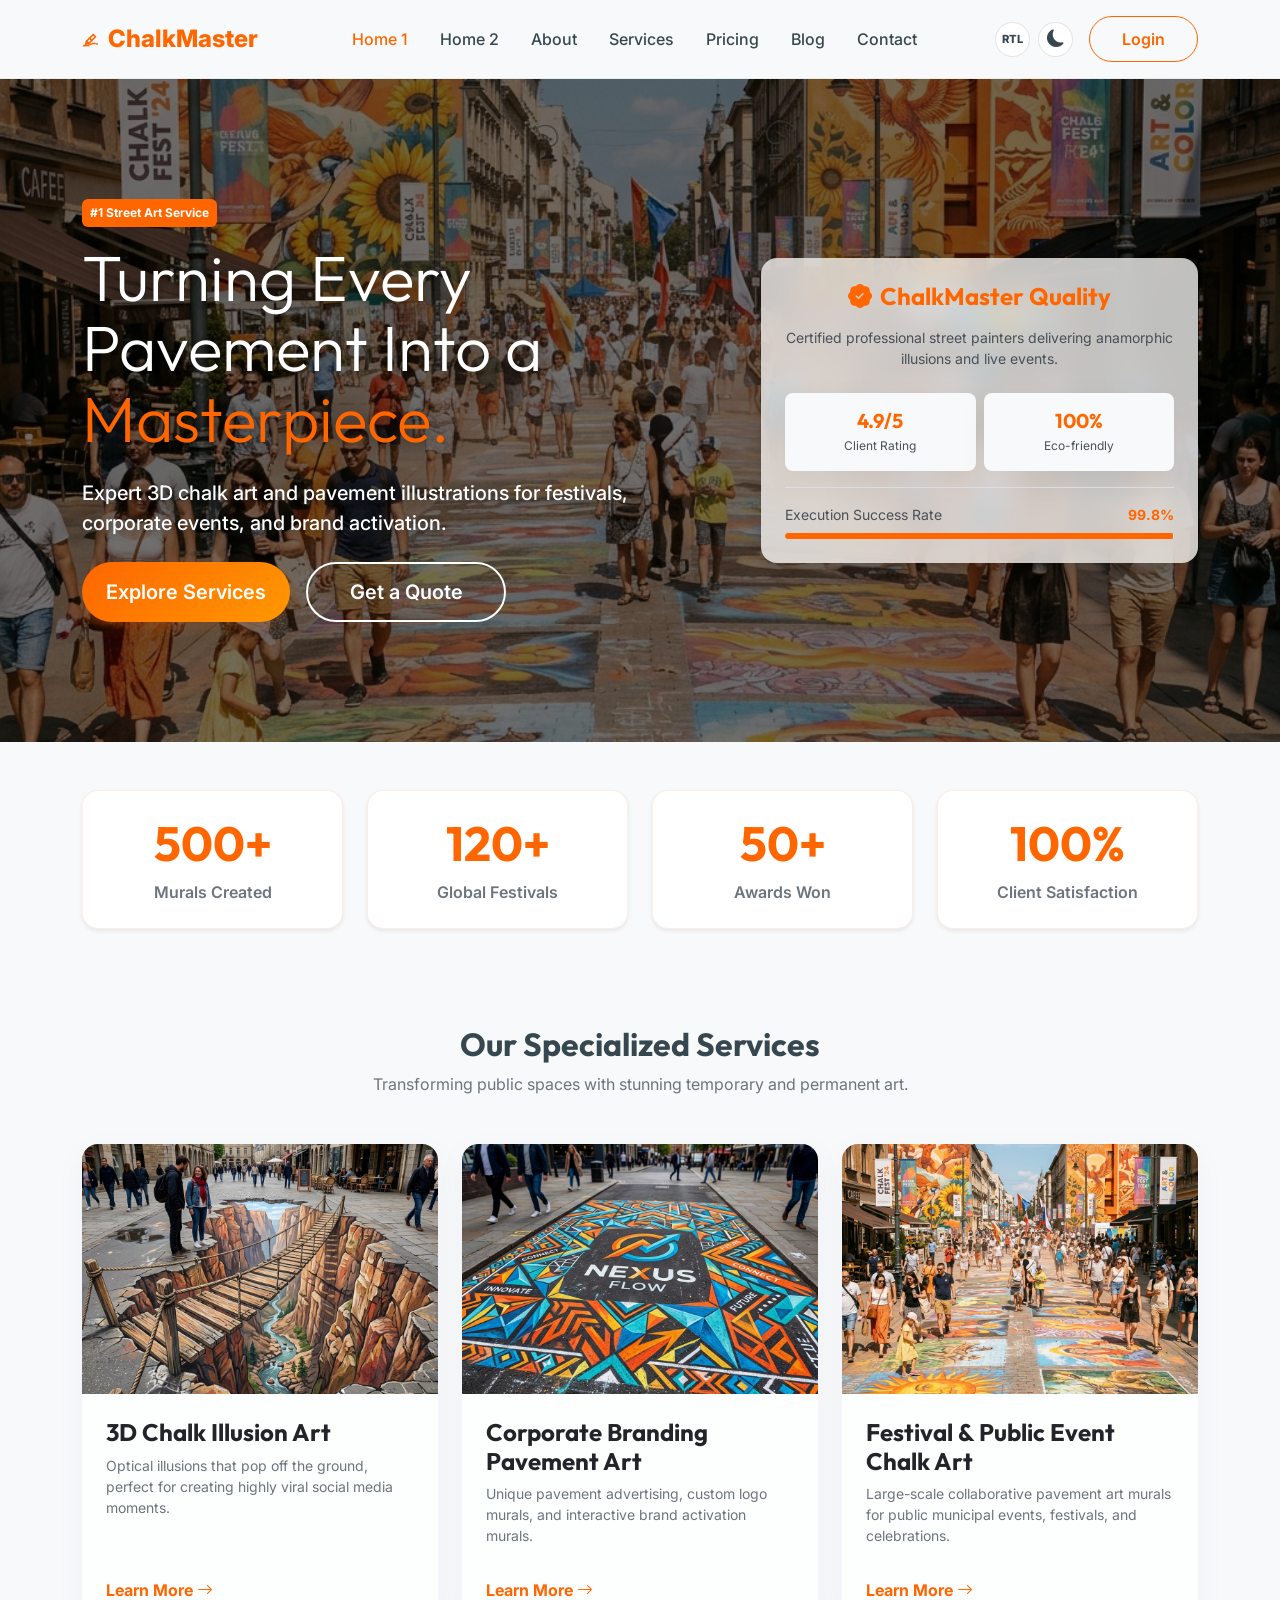
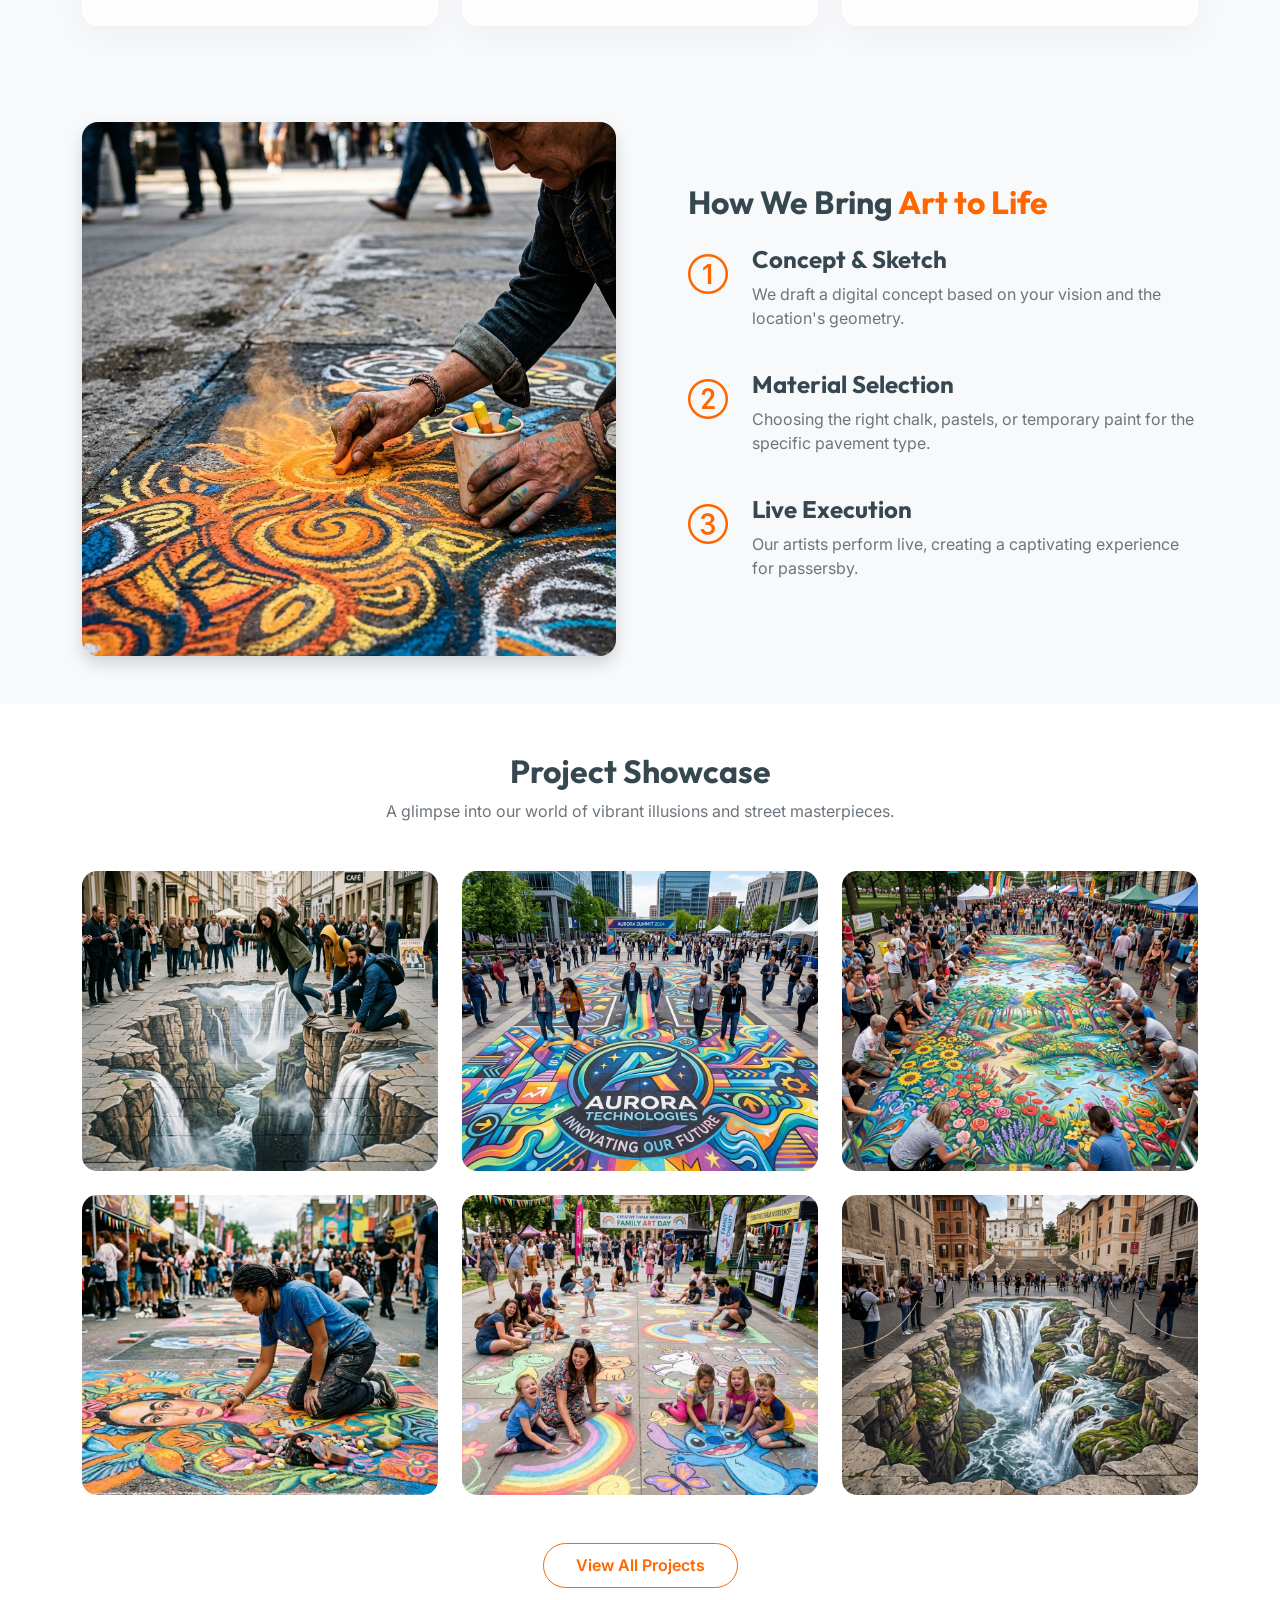
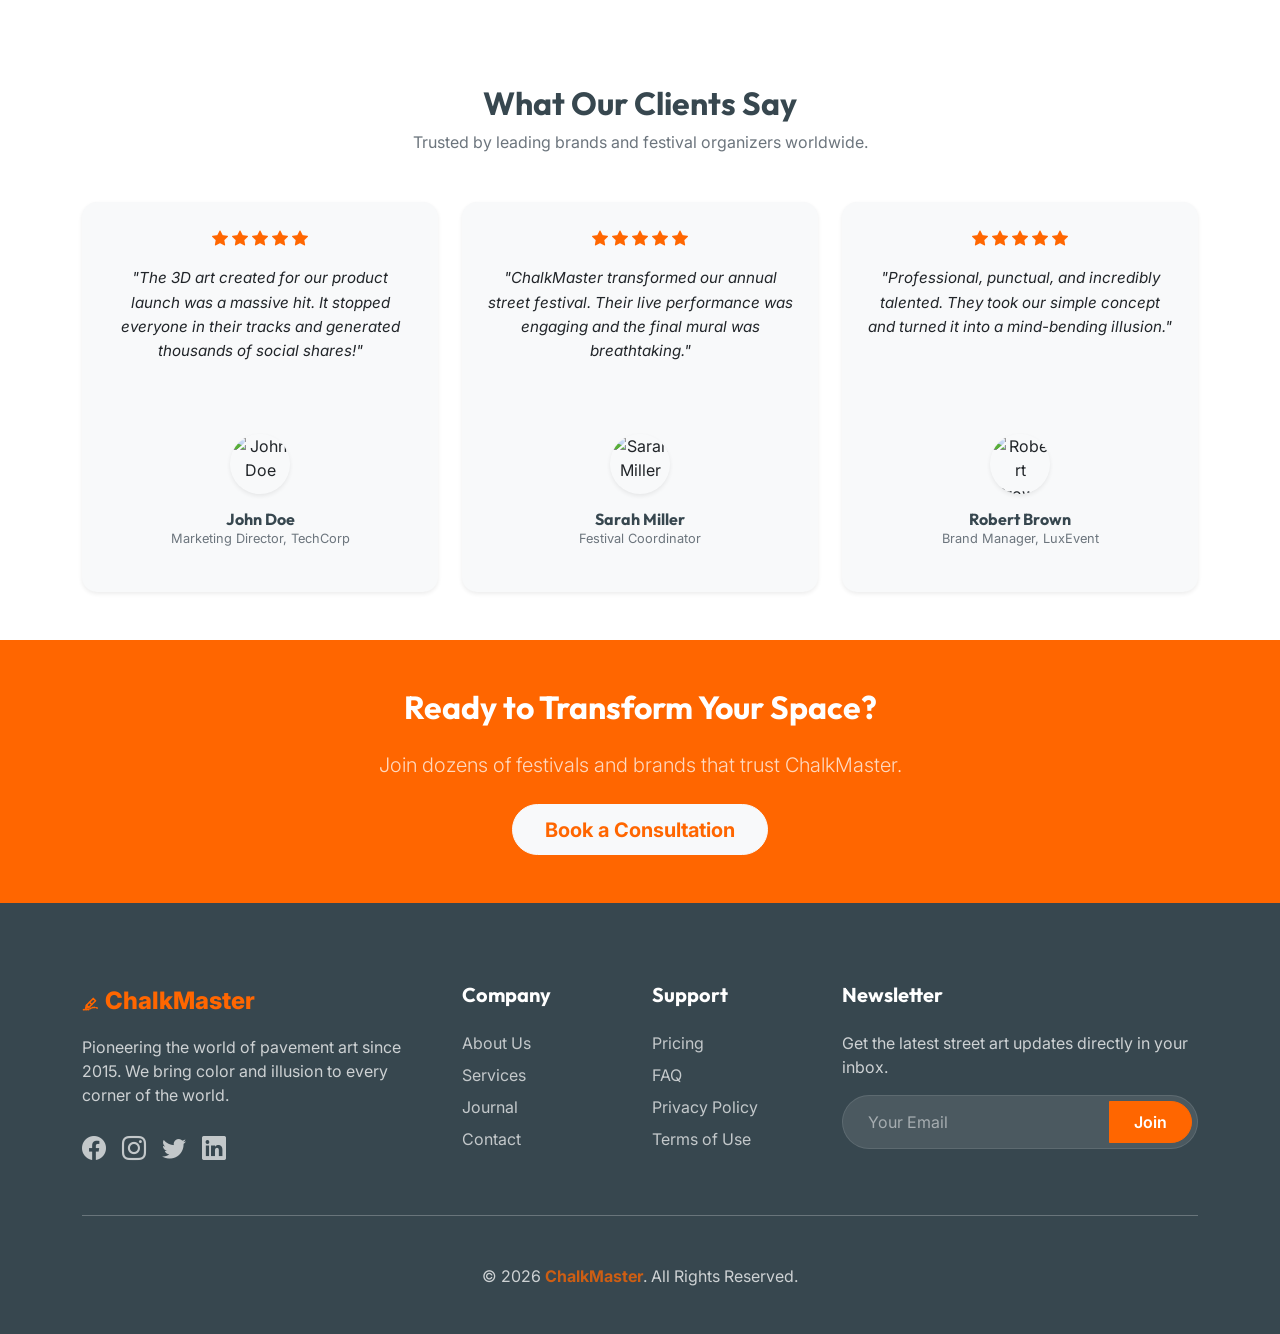
==== commit ef9f0605: "clientcorrections12" ====
--- a/index.html
+++ b/index.html
@@ -95,7 +95,7 @@
                         </div>
                     </div>
                     <div class="col-lg-5">
-                        <div class="glass-card p-4 text-center hover-lift border-0 shadow">
+                        <div class="glass-card hero-glass-card p-4 text-center hover-lift border-0 shadow">
                             <h3 class="h4 text-primary fw-bold mb-3"><i class="bi bi-patch-check-fill me-2"></i>ChalkMaster Quality</h3>
                             <p class="text-secondary small mb-4">Certified professional street painters delivering anamorphic illusions and live events.</p>
                             <div class="row g-2 mb-3">
@@ -255,7 +255,7 @@
                 <div class="row g-4">
                     <div class="col-md-4">
                         <div class="gallery-item">
-                            <img src="assets/img/3d_chalk_illusion.png" alt="3D Canyon Illusion">
+                            <img src="assets/img/gallery/portfolio_canyon_illusion.png" alt="3D Canyon Illusion">
                             <div class="gallery-overlay">
                                 <h4>The Canyon Abyss</h4>
                                 <p>3D Illusion for City Festival</p>
@@ -264,7 +264,7 @@
                     </div>
                     <div class="col-md-4">
                         <div class="gallery-item">
-                            <img src="assets/img/corporate_branding_pavement.png" alt="Corporate Pavement Logo">
+                            <img src="assets/img/gallery/portfolio_corporate_logo.png" alt="Corporate Pavement Logo">
                             <div class="gallery-overlay">
                                 <h4>Brand Launch Canvas</h4>
                                 <p>Corporate Event Branding</p>
@@ -273,7 +273,7 @@
                     </div>
                     <div class="col-md-4">
                         <div class="gallery-item">
-                            <img src="assets/img/festival_chalk_art.png" alt="Festival Street Mural">
+                            <img src="assets/img/gallery/portfolio_festival_mural.png" alt="Festival Street Mural">
                             <div class="gallery-overlay">
                                 <h4>Urban Community Garden</h4>
                                 <p>Public Art Installation</p>
@@ -282,7 +282,7 @@
                     </div>
                     <div class="col-md-4">
                         <div class="gallery-item">
-                            <img src="assets/img/artist_creating_artwork.png" alt="Live Painting Session">
+                            <img src="assets/img/gallery/portfolio_live_session.png" alt="Live Painting Session">
                             <div class="gallery-overlay">
                                 <h4>Live Canvas Creation</h4>
                                 <p>Street Art Competition</p>
@@ -291,7 +291,7 @@
                     </div>
                     <div class="col-md-4">
                         <div class="gallery-item">
-                            <img src="assets/img/family_interactive_chalk.png" alt="Family Workshop Murals">
+                            <img src="assets/img/gallery/portfolio_family_workshop.png" alt="Family Workshop Murals">
                             <div class="gallery-overlay">
                                 <h4>Interactive Chalk Zone</h4>
                                 <p>Family & Interactive Experience</p>
@@ -300,7 +300,7 @@
                     </div>
                     <div class="col-md-4">
                         <div class="gallery-item">
-                            <img src="assets/img/3d_chalk_illusion.png" alt="Pavement Waterfall 3D">
+                            <img src="assets/img/gallery/portfolio_waterfall_3d.png" alt="Pavement Waterfall 3D">
                             <div class="gallery-overlay">
                                 <h4>Cascading Waterfalls</h4>
                                 <p>3D Illusion Masterpiece</p>
--- a/assets/css/style.css
+++ b/assets/css/style.css
@@ -1779,6 +1779,18 @@
     box-shadow: 0 8px 32px 0 rgba(0, 0, 0, 0.3);
 }
 
+/* Hero Glass Card Text Contrast Override for Bright/Dark Themes */
+.hero-glass-card .text-secondary,
+.hero-glass-card .text-muted {
+    color: #495057 !important;
+}
+
+[data-bs-theme="dark"] .hero-glass-card .text-secondary,
+[data-bs-theme="dark"] .hero-glass-card .text-muted {
+    color: rgba(255, 255, 255, 0.7) !important;
+}
+
+
 .brand-btn-gradient {
     background: var(--brand-gradient) !important;
     border: none !important;
